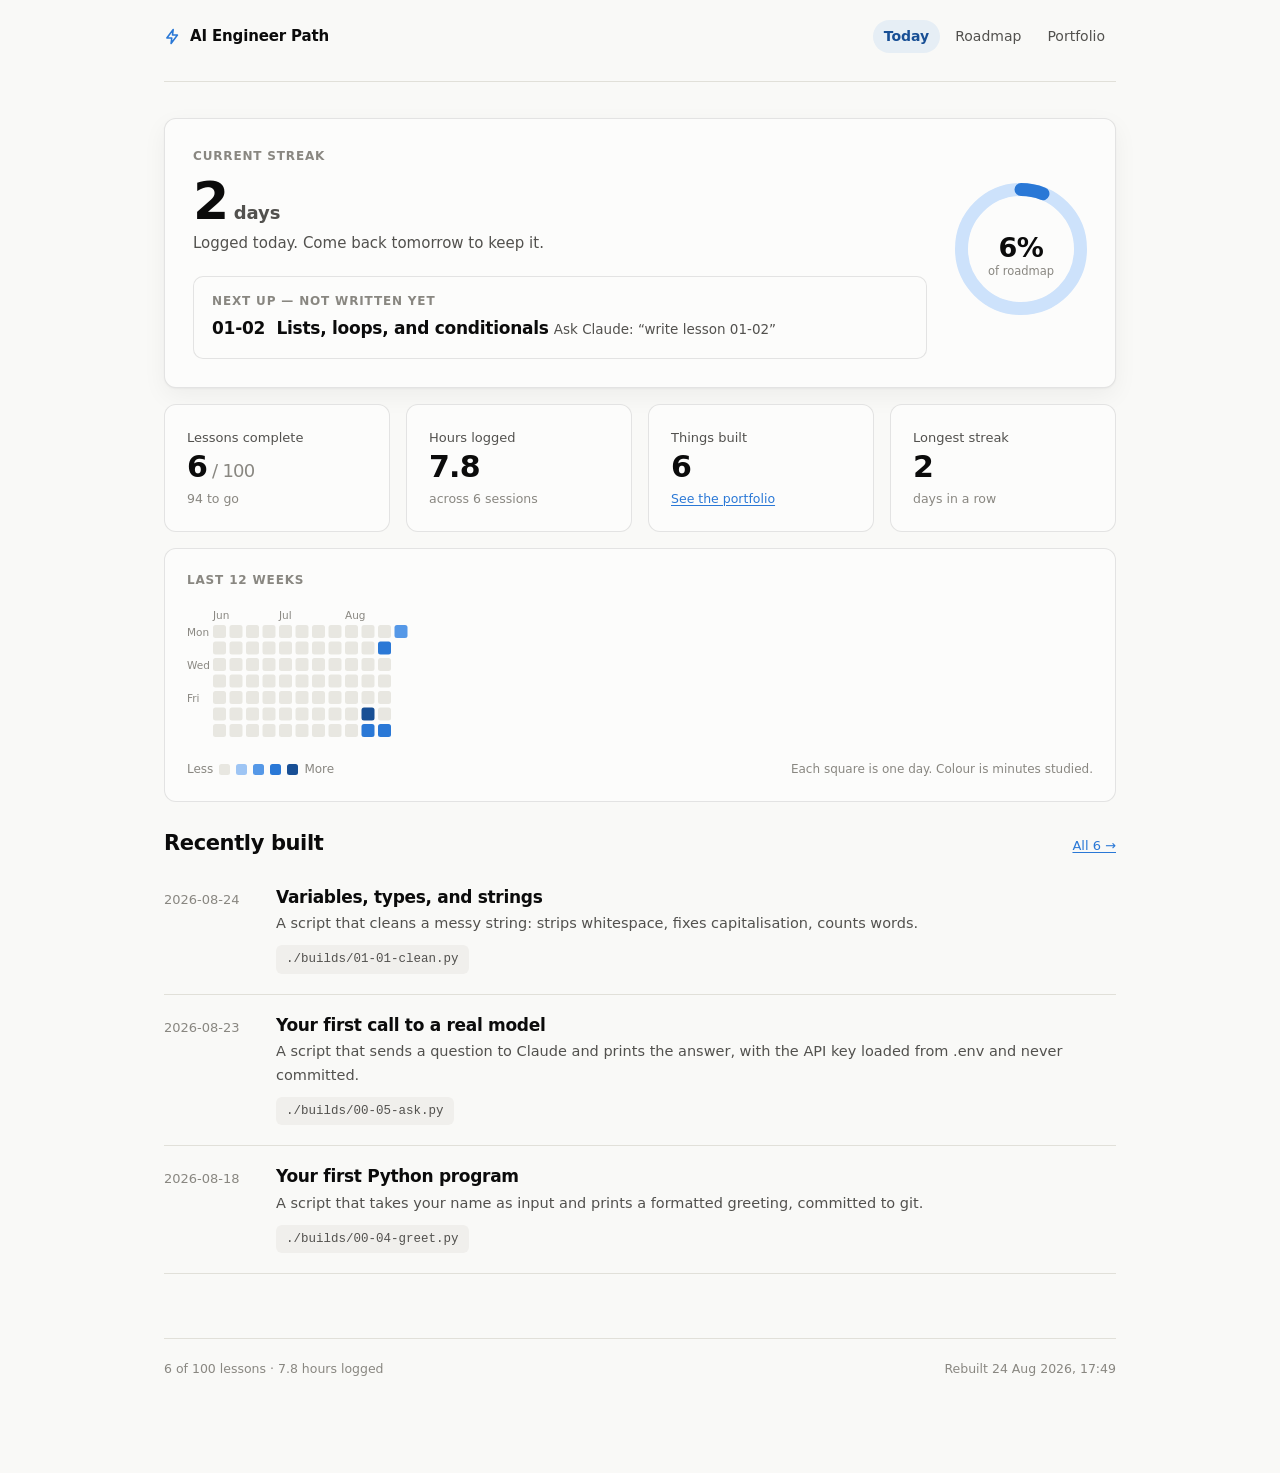
==== docs/index.html @ b4d43b52 "Merge pull request #1 from jckdana/lesson/01-01 Lesson 01-01: variables, types, and strings" ====
<!doctype html>
<html lang="en">
<head>
<meta charset="utf-8">
<meta name="viewport" content="width=device-width, initial-scale=1">
<title>Today &middot; AI Engineer Path</title>
<link rel="stylesheet" href="assets/app.css">
<link rel="stylesheet" href="assets/code.css">
<link rel="icon" href="data:image/svg+xml,<svg xmlns='http://www.w3.org/2000/svg' viewBox='0 0 100 100'><text y='.9em' font-size='90'>&#9889;</text></svg>">
</head>
<body>
<div class="shell">

  <header class="topbar">
    <a class="topbar__mark" href="index.html">
      <svg width="17" height="17" viewBox="0 0 24 24" fill="none" stroke="currentColor" stroke-width="2.2" stroke-linecap="round" stroke-linejoin="round" aria-hidden="true">
        <path d="M13 2 4 14h7l-1 8 9-12h-7l1-8Z"/>
      </svg>
      AI Engineer Path
    </a>
    <nav>
      <a href="index.html" aria-current="page">Today</a>
      <a href="roadmap.html">Roadmap</a>
      <a href="portfolio.html">Portfolio</a>
    </nav>
  </header>

  <main>

<section class="hero">
  <div>
    <p class="eyebrow">Current streak</p>
    <p class="hero__figure">2<span class="unit">days</span></p>
    <p class="hero__sub">Logged today. Come back tomorrow to keep it.</p>

    <div class="cta cta--flat">
      <span class="cta__label">Next up &mdash; not written yet</span>
      <span class="cta__title">01-02 &nbsp;Lists, loops, and conditionals</span>
      <span class="cta__meta">Ask Claude: &ldquo;write lesson 01-02&rdquo;</span>
    </div>
  </div>

  <div class="hero__ring"><svg width="132" height="132" viewBox="0 0 132 132" role="img"
     aria-label="6 percent of the roadmap complete, 6 of 100 lessons">
  <circle cx="66.0" cy="66.0" r="59.5" fill="none"
          stroke="var(--accent-wash)" stroke-width="13"/>
  <circle cx="66.0" cy="66.0" r="59.5" fill="none"
          stroke="var(--accent)" stroke-width="13" stroke-linecap="round"
          stroke-dasharray="22.43 351.42"
          transform="rotate(-90 66.0 66.0)"/>
  <text x="66.0" y="64.0" text-anchor="middle" dominant-baseline="central"
        font-family="system-ui, sans-serif" font-size="27" font-weight="620"
        letter-spacing="-0.5" fill="var(--ink)">6%</text>
  <text x="66.0" y="88.0" text-anchor="middle" dominant-baseline="central"
        font-family="system-ui, sans-serif" font-size="11.5" fill="var(--muted)">of roadmap</text>
</svg></div>
</section>

<div class="grid">
  <div class="card stat">
    <span class="stat__label">Lessons complete</span>
    <span class="stat__value">6<span style="font-size:18px;color:var(--muted);font-weight:500"> / 100</span></span>
    <span class="stat__note">94 to go</span>
  </div>
  <div class="card stat">
    <span class="stat__label">Hours logged</span>
    <span class="stat__value">7.8</span>
    <span class="stat__note">across 6 sessions</span>
  </div>
  <div class="card stat">
    <span class="stat__label">Things built</span>
    <span class="stat__value">6</span>
    <span class="stat__note"><a href="portfolio.html">See the portfolio</a></span>
  </div>
  <div class="card stat">
    <span class="stat__label">Longest streak</span>
    <span class="stat__value">2</span>
    <span class="stat__note">days in a row</span>
  </div>
</div>

<section class="card" style="margin-bottom:16px">
  <p class="eyebrow" style="margin-bottom:14px">Last 12 weeks</p>
  <svg class="heatmap" viewBox="0 0 224 132" width="224" height="132" role="img" aria-label="Study activity over the last 12 weeks"><text x="26.0" y="10" font-size="10.5" fill="var(--muted)" font-family="system-ui, sans-serif">Jun</text><text x="92.0" y="10" font-size="10.5" fill="var(--muted)" font-family="system-ui, sans-serif">Jul</text><text x="158.0" y="10" font-size="10.5" fill="var(--muted)" font-family="system-ui, sans-serif">Aug</text><text x="0" y="22.5" font-size="10.5" fill="var(--muted)" dominant-baseline="central" font-family="system-ui, sans-serif">Mon</text><text x="0" y="55.5" font-size="10.5" fill="var(--muted)" dominant-baseline="central" font-family="system-ui, sans-serif">Wed</text><text x="0" y="88.5" font-size="10.5" fill="var(--muted)" dominant-baseline="central" font-family="system-ui, sans-serif">Fri</text><rect x="26.0" y="16.0" width="13" height="13" rx="2.5" fill="var(--heat-0)"><title>Mon 08 Jun 2026: nothing logged</title></rect><rect x="26.0" y="32.5" width="13" height="13" rx="2.5" fill="var(--heat-0)"><title>Tue 09 Jun 2026: nothing logged</title></rect><rect x="26.0" y="49.0" width="13" height="13" rx="2.5" fill="var(--heat-0)"><title>Wed 10 Jun 2026: nothing logged</title></rect><rect x="26.0" y="65.5" width="13" height="13" rx="2.5" fill="var(--heat-0)"><title>Thu 11 Jun 2026: nothing logged</title></rect><rect x="26.0" y="82.0" width="13" height="13" rx="2.5" fill="var(--heat-0)"><title>Fri 12 Jun 2026: nothing logged</title></rect><rect x="26.0" y="98.5" width="13" height="13" rx="2.5" fill="var(--heat-0)"><title>Sat 13 Jun 2026: nothing logged</title></rect><rect x="26.0" y="115.0" width="13" height="13" rx="2.5" fill="var(--heat-0)"><title>Sun 14 Jun 2026: nothing logged</title></rect><rect x="42.5" y="16.0" width="13" height="13" rx="2.5" fill="var(--heat-0)"><title>Mon 15 Jun 2026: nothing logged</title></rect><rect x="42.5" y="32.5" width="13" height="13" rx="2.5" fill="var(--heat-0)"><title>Tue 16 Jun 2026: nothing logged</title></rect><rect x="42.5" y="49.0" width="13" height="13" rx="2.5" fill="var(--heat-0)"><title>Wed 17 Jun 2026: nothing logged</title></rect><rect x="42.5" y="65.5" width="13" height="13" rx="2.5" fill="var(--heat-0)"><title>Thu 18 Jun 2026: nothing logged</title></rect><rect x="42.5" y="82.0" width="13" height="13" rx="2.5" fill="var(--heat-0)"><title>Fri 19 Jun 2026: nothing logged</title></rect><rect x="42.5" y="98.5" width="13" height="13" rx="2.5" fill="var(--heat-0)"><title>Sat 20 Jun 2026: nothing logged</title></rect><rect x="42.5" y="115.0" width="13" height="13" rx="2.5" fill="var(--heat-0)"><title>Sun 21 Jun 2026: nothing logged</title></rect><rect x="59.0" y="16.0" width="13" height="13" rx="2.5" fill="var(--heat-0)"><title>Mon 22 Jun 2026: nothing logged</title></rect><rect x="59.0" y="32.5" width="13" height="13" rx="2.5" fill="var(--heat-0)"><title>Tue 23 Jun 2026: nothing logged</title></rect><rect x="59.0" y="49.0" width="13" height="13" rx="2.5" fill="var(--heat-0)"><title>Wed 24 Jun 2026: nothing logged</title></rect><rect x="59.0" y="65.5" width="13" height="13" rx="2.5" fill="var(--heat-0)"><title>Thu 25 Jun 2026: nothing logged</title></rect><rect x="59.0" y="82.0" width="13" height="13" rx="2.5" fill="var(--heat-0)"><title>Fri 26 Jun 2026: nothing logged</title></rect><rect x="59.0" y="98.5" width="13" height="13" rx="2.5" fill="var(--heat-0)"><title>Sat 27 Jun 2026: nothing logged</title></rect><rect x="59.0" y="115.0" width="13" height="13" rx="2.5" fill="var(--heat-0)"><title>Sun 28 Jun 2026: nothing logged</title></rect><rect x="75.5" y="16.0" width="13" height="13" rx="2.5" fill="var(--heat-0)"><title>Mon 29 Jun 2026: nothing logged</title></rect><rect x="75.5" y="32.5" width="13" height="13" rx="2.5" fill="var(--heat-0)"><title>Tue 30 Jun 2026: nothing logged</title></rect><rect x="75.5" y="49.0" width="13" height="13" rx="2.5" fill="var(--heat-0)"><title>Wed 01 Jul 2026: nothing logged</title></rect><rect x="75.5" y="65.5" width="13" height="13" rx="2.5" fill="var(--heat-0)"><title>Thu 02 Jul 2026: nothing logged</title></rect><rect x="75.5" y="82.0" width="13" height="13" rx="2.5" fill="var(--heat-0)"><title>Fri 03 Jul 2026: nothing logged</title></rect><rect x="75.5" y="98.5" width="13" height="13" rx="2.5" fill="var(--heat-0)"><title>Sat 04 Jul 2026: nothing logged</title></rect><rect x="75.5" y="115.0" width="13" height="13" rx="2.5" fill="var(--heat-0)"><title>Sun 05 Jul 2026: nothing logged</title></rect><rect x="92.0" y="16.0" width="13" height="13" rx="2.5" fill="var(--heat-0)"><title>Mon 06 Jul 2026: nothing logged</title></rect><rect x="92.0" y="32.5" width="13" height="13" rx="2.5" fill="var(--heat-0)"><title>Tue 07 Jul 2026: nothing logged</title></rect><rect x="92.0" y="49.0" width="13" height="13" rx="2.5" fill="var(--heat-0)"><title>Wed 08 Jul 2026: nothing logged</title></rect><rect x="92.0" y="65.5" width="13" height="13" rx="2.5" fill="var(--heat-0)"><title>Thu 09 Jul 2026: nothing logged</title></rect><rect x="92.0" y="82.0" width="13" height="13" rx="2.5" fill="var(--heat-0)"><title>Fri 10 Jul 2026: nothing logged</title></rect><rect x="92.0" y="98.5" width="13" height="13" rx="2.5" fill="var(--heat-0)"><title>Sat 11 Jul 2026: nothing logged</title></rect><rect x="92.0" y="115.0" width="13" height="13" rx="2.5" fill="var(--heat-0)"><title>Sun 12 Jul 2026: nothing logged</title></rect><rect x="108.5" y="16.0" width="13" height="13" rx="2.5" fill="var(--heat-0)"><title>Mon 13 Jul 2026: nothing logged</title></rect><rect x="108.5" y="32.5" width="13" height="13" rx="2.5" fill="var(--heat-0)"><title>Tue 14 Jul 2026: nothing logged</title></rect><rect x="108.5" y="49.0" width="13" height="13" rx="2.5" fill="var(--heat-0)"><title>Wed 15 Jul 2026: nothing logged</title></rect><rect x="108.5" y="65.5" width="13" height="13" rx="2.5" fill="var(--heat-0)"><title>Thu 16 Jul 2026: nothing logged</title></rect><rect x="108.5" y="82.0" width="13" height="13" rx="2.5" fill="var(--heat-0)"><title>Fri 17 Jul 2026: nothing logged</title></rect><rect x="108.5" y="98.5" width="13" height="13" rx="2.5" fill="var(--heat-0)"><title>Sat 18 Jul 2026: nothing logged</title></rect><rect x="108.5" y="115.0" width="13" height="13" rx="2.5" fill="var(--heat-0)"><title>Sun 19 Jul 2026: nothing logged</title></rect><rect x="125.0" y="16.0" width="13" height="13" rx="2.5" fill="var(--heat-0)"><title>Mon 20 Jul 2026: nothing logged</title></rect><rect x="125.0" y="32.5" width="13" height="13" rx="2.5" fill="var(--heat-0)"><title>Tue 21 Jul 2026: nothing logged</title></rect><rect x="125.0" y="49.0" width="13" height="13" rx="2.5" fill="var(--heat-0)"><title>Wed 22 Jul 2026: nothing logged</title></rect><rect x="125.0" y="65.5" width="13" height="13" rx="2.5" fill="var(--heat-0)"><title>Thu 23 Jul 2026: nothing logged</title></rect><rect x="125.0" y="82.0" width="13" height="13" rx="2.5" fill="var(--heat-0)"><title>Fri 24 Jul 2026: nothing logged</title></rect><rect x="125.0" y="98.5" width="13" height="13" rx="2.5" fill="var(--heat-0)"><title>Sat 25 Jul 2026: nothing logged</title></rect><rect x="125.0" y="115.0" width="13" height="13" rx="2.5" fill="var(--heat-0)"><title>Sun 26 Jul 2026: nothing logged</title></rect><rect x="141.5" y="16.0" width="13" height="13" rx="2.5" fill="var(--heat-0)"><title>Mon 27 Jul 2026: nothing logged</title></rect><rect x="141.5" y="32.5" width="13" height="13" rx="2.5" fill="var(--heat-0)"><title>Tue 28 Jul 2026: nothing logged</title></rect><rect x="141.5" y="49.0" width="13" height="13" rx="2.5" fill="var(--heat-0)"><title>Wed 29 Jul 2026: nothing logged</title></rect><rect x="141.5" y="65.5" width="13" height="13" rx="2.5" fill="var(--heat-0)"><title>Thu 30 Jul 2026: nothing logged</title></rect><rect x="141.5" y="82.0" width="13" height="13" rx="2.5" fill="var(--heat-0)"><title>Fri 31 Jul 2026: nothing logged</title></rect><rect x="141.5" y="98.5" width="13" height="13" rx="2.5" fill="var(--heat-0)"><title>Sat 01 Aug 2026: nothing logged</title></rect><rect x="141.5" y="115.0" width="13" height="13" rx="2.5" fill="var(--heat-0)"><title>Sun 02 Aug 2026: nothing logged</title></rect><rect x="158.0" y="16.0" width="13" height="13" rx="2.5" fill="var(--heat-0)"><title>Mon 03 Aug 2026: nothing logged</title></rect><rect x="158.0" y="32.5" width="13" height="13" rx="2.5" fill="var(--heat-0)"><title>Tue 04 Aug 2026: nothing logged</title></rect><rect x="158.0" y="49.0" width="13" height="13" rx="2.5" fill="var(--heat-0)"><title>Wed 05 Aug 2026: nothing logged</title></rect><rect x="158.0" y="65.5" width="13" height="13" rx="2.5" fill="var(--heat-0)"><title>Thu 06 Aug 2026: nothing logged</title></rect><rect x="158.0" y="82.0" width="13" height="13" rx="2.5" fill="var(--heat-0)"><title>Fri 07 Aug 2026: nothing logged</title></rect><rect x="158.0" y="98.5" width="13" height="13" rx="2.5" fill="var(--heat-0)"><title>Sat 08 Aug 2026: nothing logged</title></rect><rect x="158.0" y="115.0" width="13" height="13" rx="2.5" fill="var(--heat-0)"><title>Sun 09 Aug 2026: nothing logged</title></rect><rect x="174.5" y="16.0" width="13" height="13" rx="2.5" fill="var(--heat-0)"><title>Mon 10 Aug 2026: nothing logged</title></rect><rect x="174.5" y="32.5" width="13" height="13" rx="2.5" fill="var(--heat-0)"><title>Tue 11 Aug 2026: nothing logged</title></rect><rect x="174.5" y="49.0" width="13" height="13" rx="2.5" fill="var(--heat-0)"><title>Wed 12 Aug 2026: nothing logged</title></rect><rect x="174.5" y="65.5" width="13" height="13" rx="2.5" fill="var(--heat-0)"><title>Thu 13 Aug 2026: nothing logged</title></rect><rect x="174.5" y="82.0" width="13" height="13" rx="2.5" fill="var(--heat-0)"><title>Fri 14 Aug 2026: nothing logged</title></rect><rect x="174.5" y="98.5" width="13" height="13" rx="2.5" fill="var(--heat-4)"><title>Sat 15 Aug 2026: 185 min</title></rect><rect x="174.5" y="115.0" width="13" height="13" rx="2.5" fill="var(--heat-3)"><title>Sun 16 Aug 2026: 80 min</title></rect><rect x="191.0" y="16.0" width="13" height="13" rx="2.5" fill="var(--heat-0)"><title>Mon 17 Aug 2026: nothing logged</title></rect><rect x="191.0" y="32.5" width="13" height="13" rx="2.5" fill="var(--heat-3)"><title>Tue 18 Aug 2026: 60 min</title></rect><rect x="191.0" y="49.0" width="13" height="13" rx="2.5" fill="var(--heat-0)"><title>Wed 19 Aug 2026: nothing logged</title></rect><rect x="191.0" y="65.5" width="13" height="13" rx="2.5" fill="var(--heat-0)"><title>Thu 20 Aug 2026: nothing logged</title></rect><rect x="191.0" y="82.0" width="13" height="13" rx="2.5" fill="var(--heat-0)"><title>Fri 21 Aug 2026: nothing logged</title></rect><rect x="191.0" y="98.5" width="13" height="13" rx="2.5" fill="var(--heat-0)"><title>Sat 22 Aug 2026: nothing logged</title></rect><rect x="191.0" y="115.0" width="13" height="13" rx="2.5" fill="var(--heat-3)"><title>Sun 23 Aug 2026: 90 min</title></rect><rect x="207.5" y="16.0" width="13" height="13" rx="2.5" fill="var(--heat-2)"><title>Mon 24 Aug 2026: 50 min</title></rect></svg>
  <div class="heat-legend">
    <span>Less</span>
    <span class="swatch" style="background:var(--heat-0)"></span>
    <span class="swatch" style="background:var(--heat-1)"></span>
    <span class="swatch" style="background:var(--heat-2)"></span>
    <span class="swatch" style="background:var(--heat-3)"></span>
    <span class="swatch" style="background:var(--heat-4)"></span>
    <span>More</span>
    <span style="margin-left:auto">Each square is one day. Colour is minutes studied.</span>
  </div>
</section>

<section>
  <div class="module__head" style="padding-top:12px">
    <h2>Recently built</h2>
    <span class="module__count"><a href="portfolio.html">All 6 &rarr;</a></span>
  </div>
  <div class="entry">
    <div class="entry__date">2026-08-24</div>
    <div>
      <h3><a href="lessons/01-01-variables-types-and-strings.html">Variables, types, and strings</a></h3>
<p class="entry__build">A script that cleans a messy string: strips whitespace, fixes capitalisation, counts words.</p><a class="entry__art" href="../builds/01-01-clean.py">./builds/01-01-clean.py</a>    </div>
  </div>
  <div class="entry">
    <div class="entry__date">2026-08-23</div>
    <div>
      <h3><a href="lessons/00-05-your-first-call-to-a-real-model.html">Your first call to a real model</a></h3>
<p class="entry__build">A script that sends a question to Claude and prints the answer, with the API key loaded from .env and never committed.</p><a class="entry__art" href="../builds/00-05-ask.py">./builds/00-05-ask.py</a>    </div>
  </div>
  <div class="entry">
    <div class="entry__date">2026-08-18</div>
    <div>
      <h3><a href="lessons/00-04-your-first-python-program.html">Your first Python program</a></h3>
<p class="entry__build">A script that takes your name as input and prints a formatted greeting, committed to git.</p><a class="entry__art" href="../builds/00-04-greet.py">./builds/00-04-greet.py</a>    </div>
  </div>
</section>

  </main>

  <footer class="sitefoot">
    <span>6 of 100 lessons &middot; 7.8 hours logged</span>
    <span>Rebuilt 24 Aug 2026, 17:49</span>
  </footer>

</div>
</body>
</html>
---- docs/assets/app.css ----
/* ===========================================================================
   AI Engineer learning site — single stylesheet.
   Source file. Copied to docs/assets/app.css by tools/site_build.py.

   Palette follows the house data-viz reference instance: one sequential hue
   (blue) since every chart here plots a single series, status-good reserved
   for completion, everything else is chrome and ink.
   =========================================================================== */

:root {
  color-scheme: light;

  /* surfaces & ink */
  --plane:        #f9f9f7;
  --surface:      #fcfcfb;
  --sunken:       #f0efec;
  --ink:          #0b0b0b;
  --ink-2:        #52514e;
  --muted:        #898781;
  --rule:         #e1e0d9;
  --border:       rgba(11, 11, 11, 0.10);
  --shadow:       0 1px 2px rgba(11, 11, 11, 0.04), 0 8px 24px rgba(11, 11, 11, 0.05);

  /* accent — sequential blue ramp */
  --accent:       #2a78d6;
  --accent-deep:  #184f95;
  --accent-wash:  #cde2fb;
  --accent-tint:  rgba(42, 120, 214, 0.09);

  /* streak heatmap steps, light -> dark */
  --heat-0:       #e8e7e1;
  --heat-1:       #9ec5f4;
  --heat-2:       #5598e7;
  --heat-3:       #2a78d6;
  --heat-4:       #184f95;

  /* status — reserved, always paired with an icon or label */
  --good:         #0ca30c;
  --good-ink:     #006300;
  --warn:         #fab219;

  --measure:      68ch;
  --radius:       12px;
  --sans:         system-ui, -apple-system, "Segoe UI", sans-serif;
  --mono:         ui-monospace, SFMono-Regular, "Cascadia Mono", Consolas, monospace;
}

@media (prefers-color-scheme: dark) {
  :root:not([data-theme="light"]) {
    color-scheme: dark;
    --plane:       #0d0d0d;
    --surface:     #1a1a19;
    --sunken:      #222220;
    --ink:         #ffffff;
    --ink-2:       #c3c2b7;
    --muted:       #898781;
    --rule:        #2c2c2a;
    --border:      rgba(255, 255, 255, 0.10);
    --shadow:      0 1px 2px rgba(0, 0, 0, 0.4), 0 8px 24px rgba(0, 0, 0, 0.35);

    --accent:      #3987e5;
    --accent-deep: #86b6ef;
    --accent-wash: #0d366b;
    --accent-tint: rgba(57, 135, 229, 0.16);

    --heat-0:      #262624;
    --heat-1:      #184f95;
    --heat-2:      #256abf;
    --heat-3:      #3987e5;
    --heat-4:      #86b6ef;

    --good:        #0ca30c;
    --good-ink:    #0ca30c;
  }
}

:root[data-theme="dark"] {
  color-scheme: dark;
  --plane:       #0d0d0d;
  --surface:     #1a1a19;
  --sunken:      #222220;
  --ink:         #ffffff;
  --ink-2:       #c3c2b7;
  --muted:       #898781;
  --rule:        #2c2c2a;
  --border:      rgba(255, 255, 255, 0.10);
  --shadow:      0 1px 2px rgba(0, 0, 0, 0.4), 0 8px 24px rgba(0, 0, 0, 0.35);

  --accent:      #3987e5;
  --accent-deep: #86b6ef;
  --accent-wash: #0d366b;
  --accent-tint: rgba(57, 135, 229, 0.16);

  --heat-0:      #262624;
  --heat-1:      #184f95;
  --heat-2:      #256abf;
  --heat-3:      #3987e5;
  --heat-4:      #86b6ef;

  --good:        #0ca30c;
  --good-ink:    #0ca30c;
}

/* --------------------------------------------------------------- reset --- */

*, *::before, *::after { box-sizing: border-box; }
body { margin: 0; }
img, svg { max-width: 100%; }

html { -webkit-text-size-adjust: 100%; }

body {
  background: var(--plane);
  color: var(--ink);
  font-family: var(--sans);
  font-size: 16px;
  line-height: 1.65;
  -webkit-font-smoothing: antialiased;
}

a { color: var(--accent); text-underline-offset: 2px; }
a:hover { color: var(--accent-deep); }

:focus-visible {
  outline: 2px solid var(--accent);
  outline-offset: 2px;
  border-radius: 4px;
}

/* ---------------------------------------------------------------- shell --- */

.shell {
  max-width: 1000px;
  margin: 0 auto;
  padding: 0 24px 96px;
}

.topbar {
  display: flex;
  align-items: center;
  gap: 20px;
  flex-wrap: wrap;
  padding: 20px 0 28px;
  border-bottom: 1px solid var(--rule);
  margin-bottom: 36px;
}

.topbar__mark {
  font-weight: 650;
  letter-spacing: -0.01em;
  color: var(--ink);
  text-decoration: none;
  font-size: 15px;
  display: inline-flex;
  align-items: center;
  gap: 9px;
}

.topbar__mark svg { display: block; color: var(--accent); }

.topbar nav {
  margin-left: auto;
  display: flex;
  gap: 4px;
  flex-wrap: wrap;
}

.topbar nav a {
  color: var(--ink-2);
  text-decoration: none;
  font-size: 14px;
  padding: 5px 11px;
  border-radius: 999px;
}
.topbar nav a:hover { background: var(--sunken); color: var(--ink); }
.topbar nav a[aria-current="page"] {
  background: var(--accent-tint);
  color: var(--accent-deep);
  font-weight: 550;
}

/* ----------------------------------------------------------- typography --- */

h1, h2, h3, h4 {
  line-height: 1.25;
  letter-spacing: -0.018em;
  font-weight: 620;
  margin: 0;
}

h1 { font-size: 30px; }
h2 { font-size: 21px; }
h3 { font-size: 17px; }

.page-head { margin-bottom: 32px; }
.page-head h1 { margin-bottom: 6px; }
.page-head p { color: var(--ink-2); margin: 0; max-width: var(--measure); }

.eyebrow {
  font-size: 12px;
  font-weight: 600;
  letter-spacing: 0.07em;
  text-transform: uppercase;
  color: var(--muted);
  margin: 0 0 8px;
}

/* ---------------------------------------------------------------- cards --- */

.card {
  background: var(--surface);
  border: 1px solid var(--border);
  border-radius: var(--radius);
  padding: 22px;
}

.grid {
  display: grid;
  gap: 16px;
  grid-template-columns: repeat(auto-fit, minmax(210px, 1fr));
  margin-bottom: 16px;
}

/* -------------------------------------------------------- dashboard hero --- */

.hero {
  display: grid;
  grid-template-columns: minmax(0, 1fr) auto;
  gap: 28px;
  align-items: center;
  background: var(--surface);
  border: 1px solid var(--border);
  border-radius: var(--radius);
  padding: 28px;
  box-shadow: var(--shadow);
  margin-bottom: 16px;
}

@media (max-width: 620px) {
  .hero { grid-template-columns: 1fr; }
  .hero__ring { justify-self: start; }
}

.hero__figure {
  font-size: 52px;
  font-weight: 640;
  line-height: 1;
  letter-spacing: -0.03em;
  margin: 0 0 4px;
}

.hero__figure .unit {
  font-size: 18px;
  font-weight: 550;
  color: var(--ink-2);
  letter-spacing: 0;
  margin-left: 6px;
}

.hero__sub { color: var(--ink-2); margin: 0 0 20px; font-size: 15px; }

/* --------------------------------------------------------------- CTA ---- */

.cta {
  display: block;
  text-decoration: none;
  color: inherit;
  background: var(--accent-tint);
  border: 1px solid transparent;
  border-radius: 10px;
  padding: 15px 18px;
}
.cta:hover { border-color: var(--accent); }
.cta__label {
  font-size: 12px;
  font-weight: 600;
  letter-spacing: 0.07em;
  text-transform: uppercase;
  color: var(--accent-deep);
  display: block;
  margin-bottom: 3px;
}
.cta__title {
  font-size: 17px;
  font-weight: 600;
  color: var(--ink);
  letter-spacing: -0.015em;
}
.cta__meta { font-size: 13.5px; color: var(--ink-2); margin-top: 5px; }

.cta--flat { background: var(--surface); border-color: var(--border); }
.cta--flat .cta__label { color: var(--muted); }

/* ---------------------------------------------------------- stat tiles --- */

.stat { display: flex; flex-direction: column; gap: 2px; }
.stat__label {
  font-size: 13px;
  color: var(--ink-2);
  order: 1;
}
.stat__value {
  font-size: 30px;
  font-weight: 620;
  letter-spacing: -0.025em;
  line-height: 1.15;
  order: 2;
}
.stat__note { font-size: 12.5px; color: var(--muted); order: 3; margin-top: 2px; }

/* ------------------------------------------------------------- heatmap --- */

.heatmap { margin-top: 4px; }
.heatmap rect { rx: 2.5; }
.heat-legend {
  display: flex;
  align-items: center;
  gap: 6px;
  font-size: 12px;
  color: var(--muted);
  margin-top: 10px;
}
.heat-legend .swatch {
  width: 11px; height: 11px; border-radius: 2.5px; display: inline-block;
}

/* -------------------------------------------------------------- roadmap --- */

.module { margin-bottom: 8px; }

.module__head {
  display: flex;
  align-items: baseline;
  gap: 12px;
  padding: 22px 0 10px;
}
.module__num {
  font-family: var(--mono);
  font-size: 12px;
  color: var(--muted);
  padding-top: 2px;
}
.module__head h2 { flex: 1; }
.module__count { font-size: 13px; color: var(--muted); white-space: nowrap; }
.module__outcome {
  color: var(--ink-2);
  font-size: 14.5px;
  margin: 0 0 14px 34px;
  max-width: var(--measure);
}

/* the spine */
.spine { list-style: none; margin: 0; padding: 0 0 0 34px; position: relative; }
.spine::before {
  content: "";
  position: absolute;
  left: 8px; top: 4px; bottom: 4px;
  width: 2px;
  background: var(--rule);
}

.node { position: relative; margin: 0 0 2px; }

.node__dot {
  position: absolute;
  left: -34px; top: 15px;
  width: 18px; height: 18px;
  display: grid; place-items: center;
}
.node__dot i {
  width: 10px; height: 10px; border-radius: 50%;
  background: var(--surface);
  box-shadow: 0 0 0 2px var(--rule), 0 0 0 5px var(--plane);
  display: block;
}
.node--done .node__dot i { background: var(--good); box-shadow: 0 0 0 2px var(--good), 0 0 0 5px var(--plane); }
.node--next .node__dot i { background: var(--accent); box-shadow: 0 0 0 3px var(--accent-wash), 0 0 0 6px var(--plane); }

.node a, .node > div.node__body {
  display: flex;
  align-items: baseline;
  gap: 12px;
  padding: 11px 14px;
  border-radius: 9px;
  text-decoration: none;
  color: inherit;
}
.node a:hover { background: var(--sunken); }

.node__id {
  font-family: var(--mono);
  font-size: 12px;
  color: var(--muted);
  min-width: 42px;
}
.node__title { flex: 1; font-size: 15.5px; }
.node--locked .node__title { color: var(--ink-2); }
.node--next .node__title { font-weight: 600; }
.node__time { font-size: 12.5px; color: var(--muted); white-space: nowrap; }

.tag {
  display: inline-block;
  font-size: 11px;
  font-weight: 600;
  letter-spacing: 0.05em;
  text-transform: uppercase;
  padding: 2px 8px;
  border-radius: 999px;
  white-space: nowrap;
}
.tag--done   { background: rgba(12,163,12,0.13); color: var(--good-ink); }
.tag--next   { background: var(--accent-tint);   color: var(--accent-deep); }
.tag--draft  { background: var(--sunken);        color: var(--ink-2); }

/* --------------------------------------------------------------- lesson --- */

.lesson { max-width: var(--measure); }
.lesson__head { max-width: var(--measure); margin-bottom: 34px; }
.lesson__meta {
  display: flex; flex-wrap: wrap; gap: 8px 18px;
  font-size: 13.5px; color: var(--ink-2);
  margin-top: 12px;
}
.lesson__meta span { display: inline-flex; align-items: center; gap: 6px; }
.lesson__meta svg { color: var(--muted); flex: none; }

.prose { max-width: var(--measure); }
.prose h2 {
  margin: 44px 0 12px;
  padding-top: 20px;
  border-top: 1px solid var(--rule);
  font-size: 20px;
}
.prose h2:first-child { margin-top: 0; padding-top: 0; border-top: 0; }
.prose h3 { margin: 28px 0 8px; }
.prose p { margin: 0 0 16px; }
.prose ul, .prose ol { margin: 0 0 16px; padding-left: 22px; }
.prose li { margin-bottom: 6px; }
.prose li::marker { color: var(--muted); }

.prose strong { font-weight: 620; }

.prose blockquote {
  margin: 22px 0;
  padding: 2px 0 2px 18px;
  border-left: 2px solid var(--accent);
  color: var(--ink-2);
}

.prose table {
  width: 100%;
  border-collapse: collapse;
  font-size: 14.5px;
  margin: 0 0 20px;
}
.prose th, .prose td {
  text-align: left;
  padding: 9px 12px;
  border-bottom: 1px solid var(--rule);
  vertical-align: top;
}
.prose th { font-weight: 600; font-size: 13px; color: var(--ink-2); }

.table-scroll { overflow-x: auto; margin-bottom: 20px; }
.table-scroll table { margin-bottom: 0; }

.prose code {
  font-family: var(--mono);
  font-size: 0.875em;
  background: var(--sunken);
  padding: 0.15em 0.4em;
  border-radius: 5px;
}
.prose pre {
  background: var(--sunken);
  border: 1px solid var(--border);
  border-radius: 10px;
  padding: 16px 18px;
  overflow-x: auto;
  font-size: 13.5px;
  line-height: 1.6;
  margin: 0 0 20px;
}
.prose pre code { background: none; padding: 0; font-size: inherit; }

/* Pygments wraps highlighted blocks in a div; the <pre> above carries the styling. */
.prose .codehilite { background: none; border: 0; padding: 0; margin: 0 0 20px; }
.prose .codehilite pre { margin: 0; }

.prose hr { border: 0; border-top: 1px solid var(--rule); margin: 32px 0; }

/* figures — infographics break the measure */
.prose figure, .figure {
  margin: 28px 0;
  width: min(100%, 780px);
}
.figure { background: var(--surface); border: 1px solid var(--border); border-radius: var(--radius); padding: 22px; }
.figure svg { display: block; width: 100%; height: auto; }
.figure figcaption, .prose figcaption {
  font-size: 13px;
  color: var(--muted);
  margin-top: 12px;
  line-height: 1.5;
}

/* callouts */
.callout {
  border: 1px solid var(--border);
  background: var(--surface);
  border-radius: var(--radius);
  padding: 18px 20px;
  margin: 24px 0;
}
.callout__label {
  font-size: 12px; font-weight: 600; letter-spacing: 0.07em;
  text-transform: uppercase; color: var(--muted);
  margin-bottom: 8px; display: flex; align-items: center; gap: 7px;
}
.callout > :last-child { margin-bottom: 0; }
.callout--build { border-color: var(--accent); background: var(--accent-tint); }
.callout--build .callout__label { color: var(--accent-deep); }

/* check-yourself */
.prose details {
  border: 1px solid var(--border);
  border-radius: 9px;
  padding: 12px 16px;
  margin-bottom: 10px;
  background: var(--surface);
}
.prose details summary {
  cursor: pointer;
  font-weight: 550;
  list-style: none;
  display: flex; align-items: baseline; gap: 9px;
}
.prose details summary::-webkit-details-marker { display: none; }
.prose details summary::before {
  content: "›";
  color: var(--accent);
  font-size: 18px;
  line-height: 1;
  transition: transform 120ms ease;
  display: inline-block;
}
.prose details[open] summary::before { transform: rotate(90deg); }
.prose details[open] summary { margin-bottom: 10px; }
.prose details > :last-child { margin-bottom: 0; }

/* resources */
.reslist { list-style: none; padding: 0; margin: 0; }
.reslist li { margin-bottom: 2px; }
.reslist a {
  display: flex; align-items: baseline; gap: 10px;
  padding: 9px 12px; border-radius: 8px; text-decoration: none;
}
.reslist a:hover { background: var(--sunken); }
.reslist .t { color: var(--ink); flex: 1; }
.reslist .d { font-size: 12.5px; color: var(--muted); font-family: var(--mono); }

/* footer / finish strip */
.finish {
  margin-top: 48px;
  padding-top: 28px;
  border-top: 1px solid var(--rule);
  max-width: var(--measure);
}
.finish h2 { font-size: 18px; margin-bottom: 6px; }
.finish p { color: var(--ink-2); font-size: 14.5px; margin: 0 0 14px; }
.cmd {
  background: var(--sunken);
  border: 1px solid var(--border);
  border-radius: 9px;
  padding: 14px 16px;
  font-family: var(--mono);
  font-size: 12.5px;
  line-height: 1.7;
  overflow-x: auto;
  white-space: pre;
  color: var(--ink-2);
}

.pager {
  display: flex; justify-content: space-between; gap: 16px;
  margin-top: 40px; padding-top: 24px; border-top: 1px solid var(--rule);
  max-width: var(--measure);
  font-size: 14.5px;
}
.pager a { text-decoration: none; }
.pager a:hover { text-decoration: underline; }

/* ------------------------------------------------------------ portfolio --- */

.entry {
  display: grid;
  grid-template-columns: 92px minmax(0, 1fr);
  gap: 20px;
  padding: 20px 0;
  border-bottom: 1px solid var(--rule);
}
@media (max-width: 560px) { .entry { grid-template-columns: 1fr; gap: 6px; } }
.entry__date { font-size: 13px; color: var(--muted); font-variant-numeric: tabular-nums; padding-top: 2px; }
.entry h3 { margin-bottom: 4px; }
.entry h3 a { text-decoration: none; color: var(--ink); }
.entry h3 a:hover { color: var(--accent); }
.entry__build { color: var(--ink-2); font-size: 14.5px; margin: 0 0 8px; }
.entry__note { color: var(--ink-2); font-size: 14.5px; margin: 0 0 8px; font-style: italic; }
.entry__art {
  font-family: var(--mono); font-size: 12.5px;
  display: inline-block; padding: 4px 10px;
  background: var(--sunken); border-radius: 6px; color: var(--ink-2);
  text-decoration: none; word-break: break-all;
}
a.entry__art:hover { background: var(--accent-tint); color: var(--accent-deep); }

/* ---------------------------------------------------------------- misc --- */

.empty {
  text-align: center;
  padding: 56px 24px;
  color: var(--ink-2);
  background: var(--surface);
  border: 1px dashed var(--border);
  border-radius: var(--radius);
}
.empty p { max-width: 44ch; margin: 0 auto 4px; }

.sitefoot {
  margin-top: 64px; padding-top: 20px;
  border-top: 1px solid var(--rule);
  font-size: 12.5px; color: var(--muted);
  display: flex; justify-content: space-between; gap: 16px; flex-wrap: wrap;
}

@media print {
  .topbar nav, .finish, .pager, .sitefoot { display: none; }
  body { background: #fff; }
  .card, .figure, .callout { break-inside: avoid; }
}
---- docs/assets/code.css ----
/* Generated by tools/site_build.py — do not edit. */
pre { line-height: 125%; }
td.linenos .normal { color: #666666; background-color: transparent; padding-left: 5px; padding-right: 5px; }
span.linenos { color: #666666; background-color: transparent; padding-left: 5px; padding-right: 5px; }
td.linenos .special { color: #000000; background-color: #ffffc0; padding-left: 5px; padding-right: 5px; }
span.linenos.special { color: #000000; background-color: #ffffc0; padding-left: 5px; padding-right: 5px; }
.codehilite .hll { background-color: #ffffcc }
.codehilite { background: #f0f0f0; }
.codehilite .c { color: #60A0B0; font-style: italic } /* Comment */
.codehilite .err { border: 1px solid #F00 } /* Error */
.codehilite .k { color: #007020; font-weight: bold } /* Keyword */
.codehilite .o { color: #666 } /* Operator */
.codehilite .ch { color: #60A0B0; font-style: italic } /* Comment.Hashbang */
.codehilite .cm { color: #60A0B0; font-style: italic } /* Comment.Multiline */
.codehilite .cp { color: #007020 } /* Comment.Preproc */
.codehilite .cpf { color: #60A0B0; font-style: italic } /* Comment.PreprocFile */
.codehilite .c1 { color: #60A0B0; font-style: italic } /* Comment.Single */
.codehilite .cs { color: #60A0B0; background-color: #FFF0F0 } /* Comment.Special */
.codehilite .gd { color: #A00000 } /* Generic.Deleted */
.codehilite .ge { font-style: italic } /* Generic.Emph */
.codehilite .ges { font-weight: bold; font-style: italic } /* Generic.EmphStrong */
.codehilite .gr { color: #F00 } /* Generic.Error */
.codehilite .gh { color: #000080; font-weight: bold } /* Generic.Heading */
.codehilite .gi { color: #00A000 } /* Generic.Inserted */
.codehilite .go { color: #888 } /* Generic.Output */
.codehilite .gp { color: #C65D09; font-weight: bold } /* Generic.Prompt */
.codehilite .gs { font-weight: bold } /* Generic.Strong */
.codehilite .gu { color: #800080; font-weight: bold } /* Generic.Subheading */
.codehilite .gt { color: #04D } /* Generic.Traceback */
.codehilite .kc { color: #007020; font-weight: bold } /* Keyword.Constant */
.codehilite .kd { color: #007020; font-weight: bold } /* Keyword.Declaration */
.codehilite .kn { color: #007020; font-weight: bold } /* Keyword.Namespace */
.codehilite .kp { color: #007020 } /* Keyword.Pseudo */
.codehilite .kr { color: #007020; font-weight: bold } /* Keyword.Reserved */
.codehilite .kt { color: #902000 } /* Keyword.Type */
.codehilite .m { color: #40A070 } /* Literal.Number */
.codehilite .s { color: #4070A0 } /* Literal.String */
.codehilite .na { color: #4070A0 } /* Name.Attribute */
.codehilite .nb { color: #007020 } /* Name.Builtin */
.codehilite .nc { color: #0E84B5; font-weight: bold } /* Name.Class */
.codehilite .no { color: #60ADD5 } /* Name.Constant */
.codehilite .nd { color: #555; font-weight: bold } /* Name.Decorator */
.codehilite .ni { color: #D55537; font-weight: bold } /* Name.Entity */
.codehilite .ne { color: #007020 } /* Name.Exception */
.codehilite .nf { color: #06287E } /* Name.Function */
.codehilite .nl { color: #002070; font-weight: bold } /* Name.Label */
.codehilite .nn { color: #0E84B5; font-weight: bold } /* Name.Namespace */
.codehilite .nt { color: #062873; font-weight: bold } /* Name.Tag */
.codehilite .nv { color: #BB60D5 } /* Name.Variable */
.codehilite .ow { color: #007020; font-weight: bold } /* Operator.Word */
.codehilite .w { color: #BBB } /* Text.Whitespace */
.codehilite .mb { color: #40A070 } /* Literal.Number.Bin */
.codehilite .mf { color: #40A070 } /* Literal.Number.Float */
.codehilite .mh { color: #40A070 } /* Literal.Number.Hex */
.codehilite .mi { color: #40A070 } /* Literal.Number.Integer */
.codehilite .mo { color: #40A070 } /* Literal.Number.Oct */
.codehilite .sa { color: #4070A0 } /* Literal.String.Affix */
.codehilite .sb { color: #4070A0 } /* Literal.String.Backtick */
.codehilite .sc { color: #4070A0 } /* Literal.String.Char */
.codehilite .dl { color: #4070A0 } /* Literal.String.Delimiter */
.codehilite .sd { color: #4070A0; font-style: italic } /* Literal.String.Doc */
.codehilite .s2 { color: #4070A0 } /* Literal.String.Double */
.codehilite .se { color: #4070A0; font-weight: bold } /* Literal.String.Escape */
.codehilite .sh { color: #4070A0 } /* Literal.String.Heredoc */
.codehilite .si { color: #70A0D0; font-style: italic } /* Literal.String.Interpol */
.codehilite .sx { color: #C65D09 } /* Literal.String.Other */
.codehilite .sr { color: #235388 } /* Literal.String.Regex */
.codehilite .s1 { color: #4070A0 } /* Literal.String.Single */
.codehilite .ss { color: #517918 } /* Literal.String.Symbol */
.codehilite .bp { color: #007020 } /* Name.Builtin.Pseudo */
.codehilite .fm { color: #06287E } /* Name.Function.Magic */
.codehilite .vc { color: #BB60D5 } /* Name.Variable.Class */
.codehilite .vg { color: #BB60D5 } /* Name.Variable.Global */
.codehilite .vi { color: #BB60D5 } /* Name.Variable.Instance */
.codehilite .vm { color: #BB60D5 } /* Name.Variable.Magic */
.codehilite .il { color: #40A070 } /* Literal.Number.Integer.Long */
@media (prefers-color-scheme: dark) {
pre { line-height: 125%; }
td.linenos .normal { color: #aaaaaa; background-color: transparent; padding-left: 5px; padding-right: 5px; }
span.linenos { color: #aaaaaa; background-color: transparent; padding-left: 5px; padding-right: 5px; }
td.linenos .special { color: #000000; background-color: #ffffc0; padding-left: 5px; padding-right: 5px; }
span.linenos.special { color: #000000; background-color: #ffffc0; padding-left: 5px; padding-right: 5px; }
:root:not([data-theme="light"]) .codehilite .hll { background-color: #404040 }
:root:not([data-theme="light"]) .codehilite { background: #202020; color: #D0D0D0 }
:root:not([data-theme="light"]) .codehilite .c { color: #ABABAB; font-style: italic } /* Comment */
:root:not([data-theme="light"]) .codehilite .err { color: #A61717; background-color: #E3D2D2 } /* Error */
:root:not([data-theme="light"]) .codehilite .esc { color: #D0D0D0 } /* Escape */
:root:not([data-theme="light"]) .codehilite .g { color: #D0D0D0 } /* Generic */
:root:not([data-theme="light"]) .codehilite .k { color: #6EBF26; font-weight: bold } /* Keyword */
:root:not([data-theme="light"]) .codehilite .l { color: #D0D0D0 } /* Literal */
:root:not([data-theme="light"]) .codehilite .n { color: #D0D0D0 } /* Name */
:root:not([data-theme="light"]) .codehilite .o { color: #D0D0D0 } /* Operator */
:root:not([data-theme="light"]) .codehilite .x { color: #D0D0D0 } /* Other */
:root:not([data-theme="light"]) .codehilite .p { color: #D0D0D0 } /* Punctuation */
:root:not([data-theme="light"]) .codehilite .ch { color: #ABABAB; font-style: italic } /* Comment.Hashbang */
:root:not([data-theme="light"]) .codehilite .cm { color: #ABABAB; font-style: italic } /* Comment.Multiline */
:root:not([data-theme="light"]) .codehilite .cp { color: #FF3A3A; font-weight: bold } /* Comment.Preproc */
:root:not([data-theme="light"]) .codehilite .cpf { color: #ABABAB; font-style: italic } /* Comment.PreprocFile */
:root:not([data-theme="light"]) .codehilite .c1 { color: #ABABAB; font-style: italic } /* Comment.Single */
:root:not([data-theme="light"]) .codehilite .cs { color: #E50808; font-weight: bold; background-color: #520000 } /* Comment.Special */
:root:not([data-theme="light"]) .codehilite .gd { color: #FF3A3A } /* Generic.Deleted */
:root:not([data-theme="light"]) .codehilite .ge { color: #D0D0D0; font-style: italic } /* Generic.Emph */
:root:not([data-theme="light"]) .codehilite .ges { color: #D0D0D0; font-weight: bold; font-style: italic } /* Generic.EmphStrong */
:root:not([data-theme="light"]) .codehilite .gr { color: #FF3A3A } /* Generic.Error */
:root:not([data-theme="light"]) .codehilite .gh { color: #FFF; font-weight: bold } /* Generic.Heading */
:root:not([data-theme="light"]) .codehilite .gi { color: #589819 } /* Generic.Inserted */
:root:not([data-theme="light"]) .codehilite .go { color: #CCC } /* Generic.Output */
:root:not([data-theme="light"]) .codehilite .gp { color: #AAA } /* Generic.Prompt */
:root:not([data-theme="light"]) .codehilite .gs { color: #D0D0D0; font-weight: bold } /* Generic.Strong */
:root:not([data-theme="light"]) .codehilite .gu { color: #FFF; text-decoration: underline } /* Generic.Subheading */
:root:not([data-theme="light"]) .codehilite .gt { color: #FF3A3A } /* Generic.Traceback */
:root:not([data-theme="light"]) .codehilite .kc { color: #6EBF26; font-weight: bold } /* Keyword.Constant */
:root:not([data-theme="light"]) .codehilite .kd { color: #6EBF26; font-weight: bold } /* Keyword.Declaration */
:root:not([data-theme="light"]) .codehilite .kn { color: #6EBF26; font-weight: bold } /* Keyword.Namespace */
:root:not([data-theme="light"]) .codehilite .kp { color: #6EBF26 } /* Keyword.Pseudo */
:root:not([data-theme="light"]) .codehilite .kr { color: #6EBF26; font-weight: bold } /* Keyword.Reserved */
:root:not([data-theme="light"]) .codehilite .kt { color: #6EBF26; font-weight: bold } /* Keyword.Type */
:root:not([data-theme="light"]) .codehilite .ld { color: #D0D0D0 } /* Literal.Date */
:root:not([data-theme="light"]) .codehilite .m { color: #51B2FD } /* Literal.Number */
:root:not([data-theme="light"]) .codehilite .s { color: #ED9D13 } /* Literal.String */
:root:not([data-theme="light"]) .codehilite .na { color: #BBB } /* Name.Attribute */
:root:not([data-theme="light"]) .codehilite .nb { color: #2FBCCD } /* Name.Builtin */
:root:not([data-theme="light"]) .codehilite .nc { color: #71ADFF; text-decoration: underline } /* Name.Class */
:root:not([data-theme="light"]) .codehilite .no { color: #40FFFF } /* Name.Constant */
:root:not([data-theme="light"]) .codehilite .nd { color: #FFA500 } /* Name.Decorator */
:root:not([data-theme="light"]) .codehilite .ni { color: #D0D0D0 } /* Name.Entity */
:root:not([data-theme="light"]) .codehilite .ne { color: #BBB } /* Name.Exception */
:root:not([data-theme="light"]) .codehilite .nf { color: #71ADFF } /* Name.Function */
:root:not([data-theme="light"]) .codehilite .nl { color: #D0D0D0 } /* Name.Label */
:root:not([data-theme="light"]) .codehilite .nn { color: #71ADFF; text-decoration: underline } /* Name.Namespace */
:root:not([data-theme="light"]) .codehilite .nx { color: #D0D0D0 } /* Name.Other */
:root:not([data-theme="light"]) .codehilite .py { color: #D0D0D0 } /* Name.Property */
:root:not([data-theme="light"]) .codehilite .nt { color: #6EBF26; font-weight: bold } /* Name.Tag */
:root:not([data-theme="light"]) .codehilite .nv { color: #40FFFF } /* Name.Variable */
:root:not([data-theme="light"]) .codehilite .ow { color: #6EBF26; font-weight: bold } /* Operator.Word */
:root:not([data-theme="light"]) .codehilite .pm { color: #D0D0D0 } /* Punctuation.Marker */
:root:not([data-theme="light"]) .codehilite .w { color: #666 } /* Text.Whitespace */
:root:not([data-theme="light"]) .codehilite .mb { color: #51B2FD } /* Literal.Number.Bin */
:root:not([data-theme="light"]) .codehilite .mf { color: #51B2FD } /* Literal.Number.Float */
:root:not([data-theme="light"]) .codehilite .mh { color: #51B2FD } /* Literal.Number.Hex */
:root:not([data-theme="light"]) .codehilite .mi { color: #51B2FD } /* Literal.Number.Integer */
:root:not([data-theme="light"]) .codehilite .mo { color: #51B2FD } /* Literal.Number.Oct */
:root:not([data-theme="light"]) .codehilite .sa { color: #ED9D13 } /* Literal.String.Affix */
:root:not([data-theme="light"]) .codehilite .sb { color: #ED9D13 } /* Literal.String.Backtick */
:root:not([data-theme="light"]) .codehilite .sc { color: #ED9D13 } /* Literal.String.Char */
:root:not([data-theme="light"]) .codehilite .dl { color: #ED9D13 } /* Literal.String.Delimiter */
:root:not([data-theme="light"]) .codehilite .sd { color: #ED9D13 } /* Literal.String.Doc */
:root:not([data-theme="light"]) .codehilite .s2 { color: #ED9D13 } /* Literal.String.Double */
:root:not([data-theme="light"]) .codehilite .se { color: #ED9D13 } /* Literal.String.Escape */
:root:not([data-theme="light"]) .codehilite .sh { color: #ED9D13 } /* Literal.String.Heredoc */
:root:not([data-theme="light"]) .codehilite .si { color: #ED9D13 } /* Literal.String.Interpol */
:root:not([data-theme="light"]) .codehilite .sx { color: #FFA500 } /* Literal.String.Other */
:root:not([data-theme="light"]) .codehilite .sr { color: #ED9D13 } /* Literal.String.Regex */
:root:not([data-theme="light"]) .codehilite .s1 { color: #ED9D13 } /* Literal.String.Single */
:root:not([data-theme="light"]) .codehilite .ss { color: #ED9D13 } /* Literal.String.Symbol */
:root:not([data-theme="light"]) .codehilite .bp { color: #2FBCCD } /* Name.Builtin.Pseudo */
:root:not([data-theme="light"]) .codehilite .fm { color: #71ADFF } /* Name.Function.Magic */
:root:not([data-theme="light"]) .codehilite .vc { color: #40FFFF } /* Name.Variable.Class */
:root:not([data-theme="light"]) .codehilite .vg { color: #40FFFF } /* Name.Variable.Global */
:root:not([data-theme="light"]) .codehilite .vi { color: #40FFFF } /* Name.Variable.Instance */
:root:not([data-theme="light"]) .codehilite .vm { color: #40FFFF } /* Name.Variable.Magic */
:root:not([data-theme="light"]) .codehilite .il { color: #51B2FD } /* Literal.Number.Integer.Long */
}
pre { line-height: 125%; }
td.linenos .normal { color: #aaaaaa; background-color: transparent; padding-left: 5px; padding-right: 5px; }
span.linenos { color: #aaaaaa; background-color: transparent; padding-left: 5px; padding-right: 5px; }
td.linenos .special { color: #000000; background-color: #ffffc0; padding-left: 5px; padding-right: 5px; }
span.linenos.special { color: #000000; background-color: #ffffc0; padding-left: 5px; padding-right: 5px; }
:root[data-theme="dark"] .codehilite .hll { background-color: #404040 }
:root[data-theme="dark"] .codehilite { background: #202020; color: #D0D0D0 }
:root[data-theme="dark"] .codehilite .c { color: #ABABAB; font-style: italic } /* Comment */
:root[data-theme="dark"] .codehilite .err { color: #A61717; background-color: #E3D2D2 } /* Error */
:root[data-theme="dark"] .codehilite .esc { color: #D0D0D0 } /* Escape */
:root[data-theme="dark"] .codehilite .g { color: #D0D0D0 } /* Generic */
:root[data-theme="dark"] .codehilite .k { color: #6EBF26; font-weight: bold } /* Keyword */
:root[data-theme="dark"] .codehilite .l { color: #D0D0D0 } /* Literal */
:root[data-theme="dark"] .codehilite .n { color: #D0D0D0 } /* Name */
:root[data-theme="dark"] .codehilite .o { color: #D0D0D0 } /* Operator */
:root[data-theme="dark"] .codehilite .x { color: #D0D0D0 } /* Other */
:root[data-theme="dark"] .codehilite .p { color: #D0D0D0 } /* Punctuation */
:root[data-theme="dark"] .codehilite .ch { color: #ABABAB; font-style: italic } /* Comment.Hashbang */
:root[data-theme="dark"] .codehilite .cm { color: #ABABAB; font-style: italic } /* Comment.Multiline */
:root[data-theme="dark"] .codehilite .cp { color: #FF3A3A; font-weight: bold } /* Comment.Preproc */
:root[data-theme="dark"] .codehilite .cpf { color: #ABABAB; font-style: italic } /* Comment.PreprocFile */
:root[data-theme="dark"] .codehilite .c1 { color: #ABABAB; font-style: italic } /* Comment.Single */
:root[data-theme="dark"] .codehilite .cs { color: #E50808; font-weight: bold; background-color: #520000 } /* Comment.Special */
:root[data-theme="dark"] .codehilite .gd { color: #FF3A3A } /* Generic.Deleted */
:root[data-theme="dark"] .codehilite .ge { color: #D0D0D0; font-style: italic } /* Generic.Emph */
:root[data-theme="dark"] .codehilite .ges { color: #D0D0D0; font-weight: bold; font-style: italic } /* Generic.EmphStrong */
:root[data-theme="dark"] .codehilite .gr { color: #FF3A3A } /* Generic.Error */
:root[data-theme="dark"] .codehilite .gh { color: #FFF; font-weight: bold } /* Generic.Heading */
:root[data-theme="dark"] .codehilite .gi { color: #589819 } /* Generic.Inserted */
:root[data-theme="dark"] .codehilite .go { color: #CCC } /* Generic.Output */
:root[data-theme="dark"] .codehilite .gp { color: #AAA } /* Generic.Prompt */
:root[data-theme="dark"] .codehilite .gs { color: #D0D0D0; font-weight: bold } /* Generic.Strong */
:root[data-theme="dark"] .codehilite .gu { color: #FFF; text-decoration: underline } /* Generic.Subheading */
:root[data-theme="dark"] .codehilite .gt { color: #FF3A3A } /* Generic.Traceback */
:root[data-theme="dark"] .codehilite .kc { color: #6EBF26; font-weight: bold } /* Keyword.Constant */
:root[data-theme="dark"] .codehilite .kd { color: #6EBF26; font-weight: bold } /* Keyword.Declaration */
:root[data-theme="dark"] .codehilite .kn { color: #6EBF26; font-weight: bold } /* Keyword.Namespace */
:root[data-theme="dark"] .codehilite .kp { color: #6EBF26 } /* Keyword.Pseudo */
:root[data-theme="dark"] .codehilite .kr { color: #6EBF26; font-weight: bold } /* Keyword.Reserved */
:root[data-theme="dark"] .codehilite .kt { color: #6EBF26; font-weight: bold } /* Keyword.Type */
:root[data-theme="dark"] .codehilite .ld { color: #D0D0D0 } /* Literal.Date */
:root[data-theme="dark"] .codehilite .m { color: #51B2FD } /* Literal.Number */
:root[data-theme="dark"] .codehilite .s { color: #ED9D13 } /* Literal.String */
:root[data-theme="dark"] .codehilite .na { color: #BBB } /* Name.Attribute */
:root[data-theme="dark"] .codehilite .nb { color: #2FBCCD } /* Name.Builtin */
:root[data-theme="dark"] .codehilite .nc { color: #71ADFF; text-decoration: underline } /* Name.Class */
:root[data-theme="dark"] .codehilite .no { color: #40FFFF } /* Name.Constant */
:root[data-theme="dark"] .codehilite .nd { color: #FFA500 } /* Name.Decorator */
:root[data-theme="dark"] .codehilite .ni { color: #D0D0D0 } /* Name.Entity */
:root[data-theme="dark"] .codehilite .ne { color: #BBB } /* Name.Exception */
:root[data-theme="dark"] .codehilite .nf { color: #71ADFF } /* Name.Function */
:root[data-theme="dark"] .codehilite .nl { color: #D0D0D0 } /* Name.Label */
:root[data-theme="dark"] .codehilite .nn { color: #71ADFF; text-decoration: underline } /* Name.Namespace */
:root[data-theme="dark"] .codehilite .nx { color: #D0D0D0 } /* Name.Other */
:root[data-theme="dark"] .codehilite .py { color: #D0D0D0 } /* Name.Property */
:root[data-theme="dark"] .codehilite .nt { color: #6EBF26; font-weight: bold } /* Name.Tag */
:root[data-theme="dark"] .codehilite .nv { color: #40FFFF } /* Name.Variable */
:root[data-theme="dark"] .codehilite .ow { color: #6EBF26; font-weight: bold } /* Operator.Word */
:root[data-theme="dark"] .codehilite .pm { color: #D0D0D0 } /* Punctuation.Marker */
:root[data-theme="dark"] .codehilite .w { color: #666 } /* Text.Whitespace */
:root[data-theme="dark"] .codehilite .mb { color: #51B2FD } /* Literal.Number.Bin */
:root[data-theme="dark"] .codehilite .mf { color: #51B2FD } /* Literal.Number.Float */
:root[data-theme="dark"] .codehilite .mh { color: #51B2FD } /* Literal.Number.Hex */
:root[data-theme="dark"] .codehilite .mi { color: #51B2FD } /* Literal.Number.Integer */
:root[data-theme="dark"] .codehilite .mo { color: #51B2FD } /* Literal.Number.Oct */
:root[data-theme="dark"] .codehilite .sa { color: #ED9D13 } /* Literal.String.Affix */
:root[data-theme="dark"] .codehilite .sb { color: #ED9D13 } /* Literal.String.Backtick */
:root[data-theme="dark"] .codehilite .sc { color: #ED9D13 } /* Literal.String.Char */
:root[data-theme="dark"] .codehilite .dl { color: #ED9D13 } /* Literal.String.Delimiter */
:root[data-theme="dark"] .codehilite .sd { color: #ED9D13 } /* Literal.String.Doc */
:root[data-theme="dark"] .codehilite .s2 { color: #ED9D13 } /* Literal.String.Double */
:root[data-theme="dark"] .codehilite .se { color: #ED9D13 } /* Literal.String.Escape */
:root[data-theme="dark"] .codehilite .sh { color: #ED9D13 } /* Literal.String.Heredoc */
:root[data-theme="dark"] .codehilite .si { color: #ED9D13 } /* Literal.String.Interpol */
:root[data-theme="dark"] .codehilite .sx { color: #FFA500 } /* Literal.String.Other */
:root[data-theme="dark"] .codehilite .sr { color: #ED9D13 } /* Literal.String.Regex */
:root[data-theme="dark"] .codehilite .s1 { color: #ED9D13 } /* Literal.String.Single */
:root[data-theme="dark"] .codehilite .ss { color: #ED9D13 } /* Literal.String.Symbol */
:root[data-theme="dark"] .codehilite .bp { color: #2FBCCD } /* Name.Builtin.Pseudo */
:root[data-theme="dark"] .codehilite .fm { color: #71ADFF } /* Name.Function.Magic */
:root[data-theme="dark"] .codehilite .vc { color: #40FFFF } /* Name.Variable.Class */
:root[data-theme="dark"] .codehilite .vg { color: #40FFFF } /* Name.Variable.Global */
:root[data-theme="dark"] .codehilite .vi { color: #40FFFF } /* Name.Variable.Instance */
:root[data-theme="dark"] .codehilite .vm { color: #40FFFF } /* Name.Variable.Magic */
:root[data-theme="dark"] .codehilite .il { color: #51B2FD } /* Literal.Number.Integer.Long */
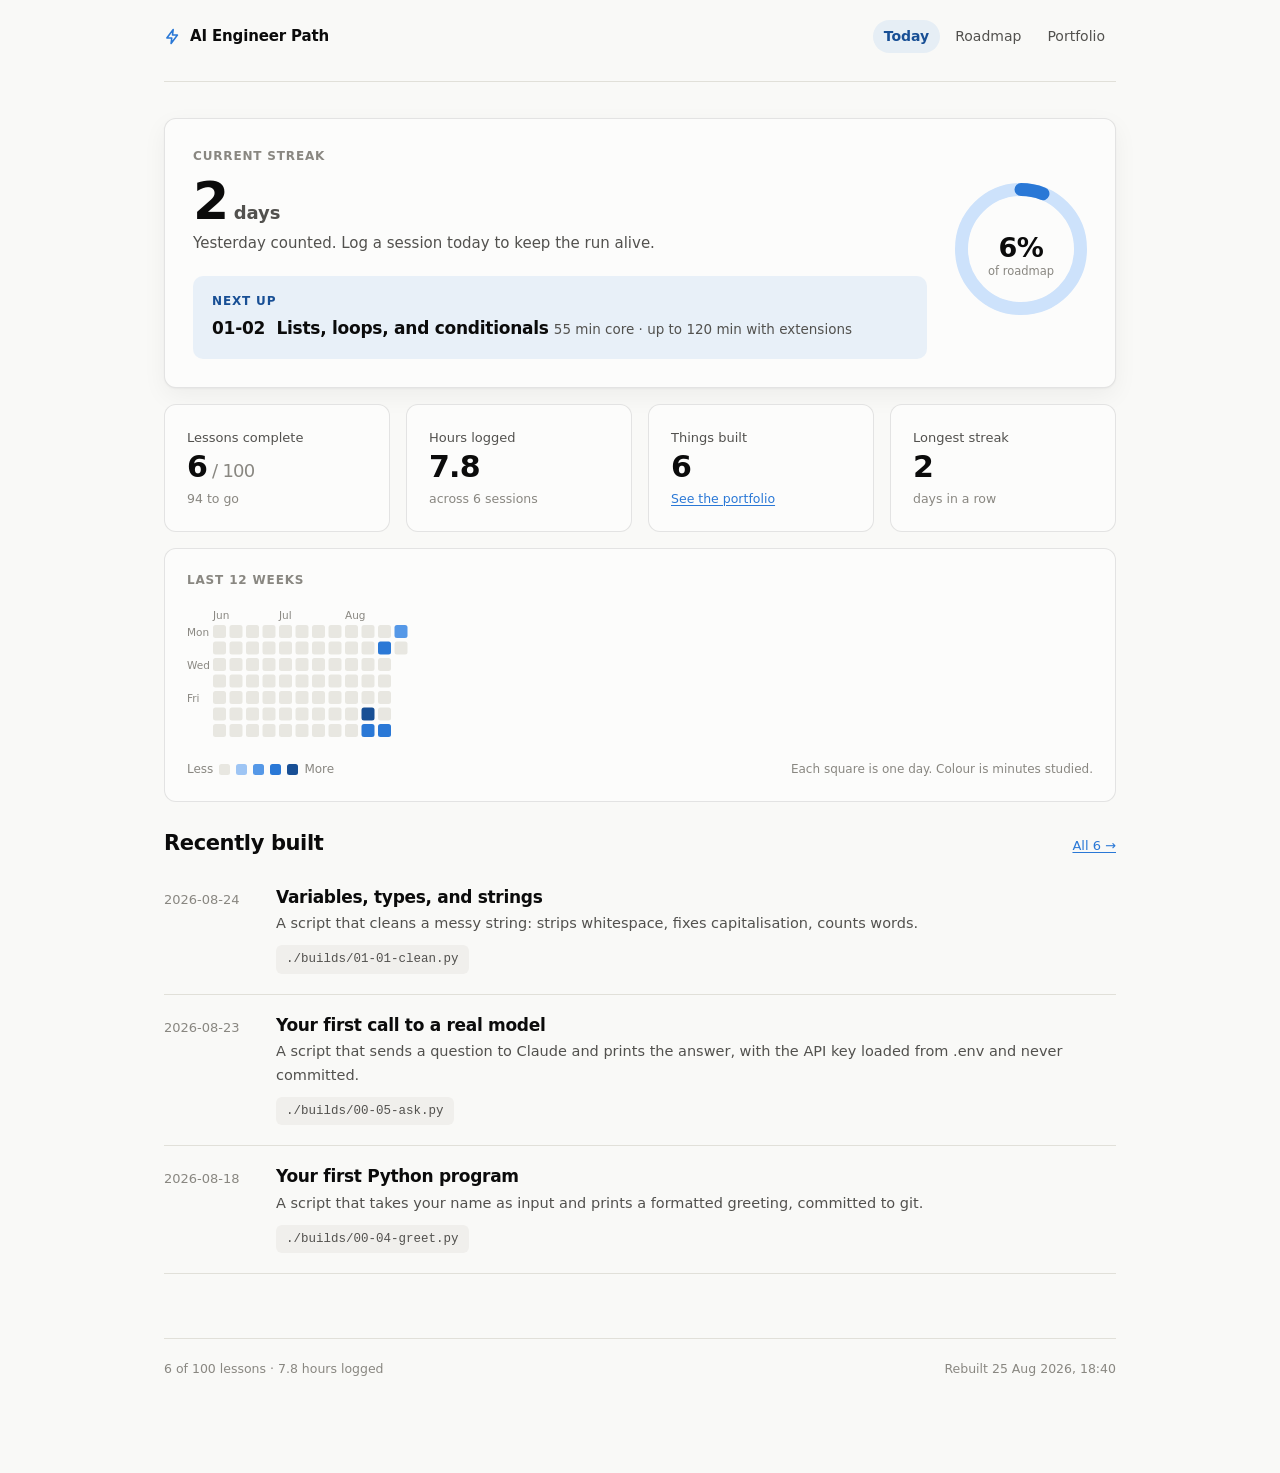
==== commit c9f0085d: "Add lesson 01-02: lists, loops, and conditionals Co-Authored-By: Claude Opus 5 <noreply@anthropic.co" ====
--- a/docs/index.html
+++ b/docs/index.html
@@ -31,13 +31,13 @@
   <div>
     <p class="eyebrow">Current streak</p>
     <p class="hero__figure">2<span class="unit">days</span></p>
-    <p class="hero__sub">Logged today. Come back tomorrow to keep it.</p>
+    <p class="hero__sub">Yesterday counted. Log a session today to keep the run alive.</p>
 
-    <div class="cta cta--flat">
-      <span class="cta__label">Next up &mdash; not written yet</span>
+    <a class="cta" href="lessons/01-02-lists-loops-and-conditionals.html">
+      <span class="cta__label">Next up</span>
       <span class="cta__title">01-02 &nbsp;Lists, loops, and conditionals</span>
-      <span class="cta__meta">Ask Claude: &ldquo;write lesson 01-02&rdquo;</span>
-    </div>
+      <span class="cta__meta">55 min core &middot; up to 120 min with extensions</span>
+    </a>
   </div>
 
   <div class="hero__ring"><svg width="132" height="132" viewBox="0 0 132 132" role="img"
@@ -81,7 +81,7 @@
 
 <section class="card" style="margin-bottom:16px">
   <p class="eyebrow" style="margin-bottom:14px">Last 12 weeks</p>
-  <svg class="heatmap" viewBox="0 0 224 132" width="224" height="132" role="img" aria-label="Study activity over the last 12 weeks"><text x="26.0" y="10" font-size="10.5" fill="var(--muted)" font-family="system-ui, sans-serif">Jun</text><text x="92.0" y="10" font-size="10.5" fill="var(--muted)" font-family="system-ui, sans-serif">Jul</text><text x="158.0" y="10" font-size="10.5" fill="var(--muted)" font-family="system-ui, sans-serif">Aug</text><text x="0" y="22.5" font-size="10.5" fill="var(--muted)" dominant-baseline="central" font-family="system-ui, sans-serif">Mon</text><text x="0" y="55.5" font-size="10.5" fill="var(--muted)" dominant-baseline="central" font-family="system-ui, sans-serif">Wed</text><text x="0" y="88.5" font-size="10.5" fill="var(--muted)" dominant-baseline="central" font-family="system-ui, sans-serif">Fri</text><rect x="26.0" y="16.0" width="13" height="13" rx="2.5" fill="var(--heat-0)"><title>Mon 08 Jun 2026: nothing logged</title></rect><rect x="26.0" y="32.5" width="13" height="13" rx="2.5" fill="var(--heat-0)"><title>Tue 09 Jun 2026: nothing logged</title></rect><rect x="26.0" y="49.0" width="13" height="13" rx="2.5" fill="var(--heat-0)"><title>Wed 10 Jun 2026: nothing logged</title></rect><rect x="26.0" y="65.5" width="13" height="13" rx="2.5" fill="var(--heat-0)"><title>Thu 11 Jun 2026: nothing logged</title></rect><rect x="26.0" y="82.0" width="13" height="13" rx="2.5" fill="var(--heat-0)"><title>Fri 12 Jun 2026: nothing logged</title></rect><rect x="26.0" y="98.5" width="13" height="13" rx="2.5" fill="var(--heat-0)"><title>Sat 13 Jun 2026: nothing logged</title></rect><rect x="26.0" y="115.0" width="13" height="13" rx="2.5" fill="var(--heat-0)"><title>Sun 14 Jun 2026: nothing logged</title></rect><rect x="42.5" y="16.0" width="13" height="13" rx="2.5" fill="var(--heat-0)"><title>Mon 15 Jun 2026: nothing logged</title></rect><rect x="42.5" y="32.5" width="13" height="13" rx="2.5" fill="var(--heat-0)"><title>Tue 16 Jun 2026: nothing logged</title></rect><rect x="42.5" y="49.0" width="13" height="13" rx="2.5" fill="var(--heat-0)"><title>Wed 17 Jun 2026: nothing logged</title></rect><rect x="42.5" y="65.5" width="13" height="13" rx="2.5" fill="var(--heat-0)"><title>Thu 18 Jun 2026: nothing logged</title></rect><rect x="42.5" y="82.0" width="13" height="13" rx="2.5" fill="var(--heat-0)"><title>Fri 19 Jun 2026: nothing logged</title></rect><rect x="42.5" y="98.5" width="13" height="13" rx="2.5" fill="var(--heat-0)"><title>Sat 20 Jun 2026: nothing logged</title></rect><rect x="42.5" y="115.0" width="13" height="13" rx="2.5" fill="var(--heat-0)"><title>Sun 21 Jun 2026: nothing logged</title></rect><rect x="59.0" y="16.0" width="13" height="13" rx="2.5" fill="var(--heat-0)"><title>Mon 22 Jun 2026: nothing logged</title></rect><rect x="59.0" y="32.5" width="13" height="13" rx="2.5" fill="var(--heat-0)"><title>Tue 23 Jun 2026: nothing logged</title></rect><rect x="59.0" y="49.0" width="13" height="13" rx="2.5" fill="var(--heat-0)"><title>Wed 24 Jun 2026: nothing logged</title></rect><rect x="59.0" y="65.5" width="13" height="13" rx="2.5" fill="var(--heat-0)"><title>Thu 25 Jun 2026: nothing logged</title></rect><rect x="59.0" y="82.0" width="13" height="13" rx="2.5" fill="var(--heat-0)"><title>Fri 26 Jun 2026: nothing logged</title></rect><rect x="59.0" y="98.5" width="13" height="13" rx="2.5" fill="var(--heat-0)"><title>Sat 27 Jun 2026: nothing logged</title></rect><rect x="59.0" y="115.0" width="13" height="13" rx="2.5" fill="var(--heat-0)"><title>Sun 28 Jun 2026: nothing logged</title></rect><rect x="75.5" y="16.0" width="13" height="13" rx="2.5" fill="var(--heat-0)"><title>Mon 29 Jun 2026: nothing logged</title></rect><rect x="75.5" y="32.5" width="13" height="13" rx="2.5" fill="var(--heat-0)"><title>Tue 30 Jun 2026: nothing logged</title></rect><rect x="75.5" y="49.0" width="13" height="13" rx="2.5" fill="var(--heat-0)"><title>Wed 01 Jul 2026: nothing logged</title></rect><rect x="75.5" y="65.5" width="13" height="13" rx="2.5" fill="var(--heat-0)"><title>Thu 02 Jul 2026: nothing logged</title></rect><rect x="75.5" y="82.0" width="13" height="13" rx="2.5" fill="var(--heat-0)"><title>Fri 03 Jul 2026: nothing logged</title></rect><rect x="75.5" y="98.5" width="13" height="13" rx="2.5" fill="var(--heat-0)"><title>Sat 04 Jul 2026: nothing logged</title></rect><rect x="75.5" y="115.0" width="13" height="13" rx="2.5" fill="var(--heat-0)"><title>Sun 05 Jul 2026: nothing logged</title></rect><rect x="92.0" y="16.0" width="13" height="13" rx="2.5" fill="var(--heat-0)"><title>Mon 06 Jul 2026: nothing logged</title></rect><rect x="92.0" y="32.5" width="13" height="13" rx="2.5" fill="var(--heat-0)"><title>Tue 07 Jul 2026: nothing logged</title></rect><rect x="92.0" y="49.0" width="13" height="13" rx="2.5" fill="var(--heat-0)"><title>Wed 08 Jul 2026: nothing logged</title></rect><rect x="92.0" y="65.5" width="13" height="13" rx="2.5" fill="var(--heat-0)"><title>Thu 09 Jul 2026: nothing logged</title></rect><rect x="92.0" y="82.0" width="13" height="13" rx="2.5" fill="var(--heat-0)"><title>Fri 10 Jul 2026: nothing logged</title></rect><rect x="92.0" y="98.5" width="13" height="13" rx="2.5" fill="var(--heat-0)"><title>Sat 11 Jul 2026: nothing logged</title></rect><rect x="92.0" y="115.0" width="13" height="13" rx="2.5" fill="var(--heat-0)"><title>Sun 12 Jul 2026: nothing logged</title></rect><rect x="108.5" y="16.0" width="13" height="13" rx="2.5" fill="var(--heat-0)"><title>Mon 13 Jul 2026: nothing logged</title></rect><rect x="108.5" y="32.5" width="13" height="13" rx="2.5" fill="var(--heat-0)"><title>Tue 14 Jul 2026: nothing logged</title></rect><rect x="108.5" y="49.0" width="13" height="13" rx="2.5" fill="var(--heat-0)"><title>Wed 15 Jul 2026: nothing logged</title></rect><rect x="108.5" y="65.5" width="13" height="13" rx="2.5" fill="var(--heat-0)"><title>Thu 16 Jul 2026: nothing logged</title></rect><rect x="108.5" y="82.0" width="13" height="13" rx="2.5" fill="var(--heat-0)"><title>Fri 17 Jul 2026: nothing logged</title></rect><rect x="108.5" y="98.5" width="13" height="13" rx="2.5" fill="var(--heat-0)"><title>Sat 18 Jul 2026: nothing logged</title></rect><rect x="108.5" y="115.0" width="13" height="13" rx="2.5" fill="var(--heat-0)"><title>Sun 19 Jul 2026: nothing logged</title></rect><rect x="125.0" y="16.0" width="13" height="13" rx="2.5" fill="var(--heat-0)"><title>Mon 20 Jul 2026: nothing logged</title></rect><rect x="125.0" y="32.5" width="13" height="13" rx="2.5" fill="var(--heat-0)"><title>Tue 21 Jul 2026: nothing logged</title></rect><rect x="125.0" y="49.0" width="13" height="13" rx="2.5" fill="var(--heat-0)"><title>Wed 22 Jul 2026: nothing logged</title></rect><rect x="125.0" y="65.5" width="13" height="13" rx="2.5" fill="var(--heat-0)"><title>Thu 23 Jul 2026: nothing logged</title></rect><rect x="125.0" y="82.0" width="13" height="13" rx="2.5" fill="var(--heat-0)"><title>Fri 24 Jul 2026: nothing logged</title></rect><rect x="125.0" y="98.5" width="13" height="13" rx="2.5" fill="var(--heat-0)"><title>Sat 25 Jul 2026: nothing logged</title></rect><rect x="125.0" y="115.0" width="13" height="13" rx="2.5" fill="var(--heat-0)"><title>Sun 26 Jul 2026: nothing logged</title></rect><rect x="141.5" y="16.0" width="13" height="13" rx="2.5" fill="var(--heat-0)"><title>Mon 27 Jul 2026: nothing logged</title></rect><rect x="141.5" y="32.5" width="13" height="13" rx="2.5" fill="var(--heat-0)"><title>Tue 28 Jul 2026: nothing logged</title></rect><rect x="141.5" y="49.0" width="13" height="13" rx="2.5" fill="var(--heat-0)"><title>Wed 29 Jul 2026: nothing logged</title></rect><rect x="141.5" y="65.5" width="13" height="13" rx="2.5" fill="var(--heat-0)"><title>Thu 30 Jul 2026: nothing logged</title></rect><rect x="141.5" y="82.0" width="13" height="13" rx="2.5" fill="var(--heat-0)"><title>Fri 31 Jul 2026: nothing logged</title></rect><rect x="141.5" y="98.5" width="13" height="13" rx="2.5" fill="var(--heat-0)"><title>Sat 01 Aug 2026: nothing logged</title></rect><rect x="141.5" y="115.0" width="13" height="13" rx="2.5" fill="var(--heat-0)"><title>Sun 02 Aug 2026: nothing logged</title></rect><rect x="158.0" y="16.0" width="13" height="13" rx="2.5" fill="var(--heat-0)"><title>Mon 03 Aug 2026: nothing logged</title></rect><rect x="158.0" y="32.5" width="13" height="13" rx="2.5" fill="var(--heat-0)"><title>Tue 04 Aug 2026: nothing logged</title></rect><rect x="158.0" y="49.0" width="13" height="13" rx="2.5" fill="var(--heat-0)"><title>Wed 05 Aug 2026: nothing logged</title></rect><rect x="158.0" y="65.5" width="13" height="13" rx="2.5" fill="var(--heat-0)"><title>Thu 06 Aug 2026: nothing logged</title></rect><rect x="158.0" y="82.0" width="13" height="13" rx="2.5" fill="var(--heat-0)"><title>Fri 07 Aug 2026: nothing logged</title></rect><rect x="158.0" y="98.5" width="13" height="13" rx="2.5" fill="var(--heat-0)"><title>Sat 08 Aug 2026: nothing logged</title></rect><rect x="158.0" y="115.0" width="13" height="13" rx="2.5" fill="var(--heat-0)"><title>Sun 09 Aug 2026: nothing logged</title></rect><rect x="174.5" y="16.0" width="13" height="13" rx="2.5" fill="var(--heat-0)"><title>Mon 10 Aug 2026: nothing logged</title></rect><rect x="174.5" y="32.5" width="13" height="13" rx="2.5" fill="var(--heat-0)"><title>Tue 11 Aug 2026: nothing logged</title></rect><rect x="174.5" y="49.0" width="13" height="13" rx="2.5" fill="var(--heat-0)"><title>Wed 12 Aug 2026: nothing logged</title></rect><rect x="174.5" y="65.5" width="13" height="13" rx="2.5" fill="var(--heat-0)"><title>Thu 13 Aug 2026: nothing logged</title></rect><rect x="174.5" y="82.0" width="13" height="13" rx="2.5" fill="var(--heat-0)"><title>Fri 14 Aug 2026: nothing logged</title></rect><rect x="174.5" y="98.5" width="13" height="13" rx="2.5" fill="var(--heat-4)"><title>Sat 15 Aug 2026: 185 min</title></rect><rect x="174.5" y="115.0" width="13" height="13" rx="2.5" fill="var(--heat-3)"><title>Sun 16 Aug 2026: 80 min</title></rect><rect x="191.0" y="16.0" width="13" height="13" rx="2.5" fill="var(--heat-0)"><title>Mon 17 Aug 2026: nothing logged</title></rect><rect x="191.0" y="32.5" width="13" height="13" rx="2.5" fill="var(--heat-3)"><title>Tue 18 Aug 2026: 60 min</title></rect><rect x="191.0" y="49.0" width="13" height="13" rx="2.5" fill="var(--heat-0)"><title>Wed 19 Aug 2026: nothing logged</title></rect><rect x="191.0" y="65.5" width="13" height="13" rx="2.5" fill="var(--heat-0)"><title>Thu 20 Aug 2026: nothing logged</title></rect><rect x="191.0" y="82.0" width="13" height="13" rx="2.5" fill="var(--heat-0)"><title>Fri 21 Aug 2026: nothing logged</title></rect><rect x="191.0" y="98.5" width="13" height="13" rx="2.5" fill="var(--heat-0)"><title>Sat 22 Aug 2026: nothing logged</title></rect><rect x="191.0" y="115.0" width="13" height="13" rx="2.5" fill="var(--heat-3)"><title>Sun 23 Aug 2026: 90 min</title></rect><rect x="207.5" y="16.0" width="13" height="13" rx="2.5" fill="var(--heat-2)"><title>Mon 24 Aug 2026: 50 min</title></rect></svg>
+  <svg class="heatmap" viewBox="0 0 224 132" width="224" height="132" role="img" aria-label="Study activity over the last 12 weeks"><text x="26.0" y="10" font-size="10.5" fill="var(--muted)" font-family="system-ui, sans-serif">Jun</text><text x="92.0" y="10" font-size="10.5" fill="var(--muted)" font-family="system-ui, sans-serif">Jul</text><text x="158.0" y="10" font-size="10.5" fill="var(--muted)" font-family="system-ui, sans-serif">Aug</text><text x="0" y="22.5" font-size="10.5" fill="var(--muted)" dominant-baseline="central" font-family="system-ui, sans-serif">Mon</text><text x="0" y="55.5" font-size="10.5" fill="var(--muted)" dominant-baseline="central" font-family="system-ui, sans-serif">Wed</text><text x="0" y="88.5" font-size="10.5" fill="var(--muted)" dominant-baseline="central" font-family="system-ui, sans-serif">Fri</text><rect x="26.0" y="16.0" width="13" height="13" rx="2.5" fill="var(--heat-0)"><title>Mon 08 Jun 2026: nothing logged</title></rect><rect x="26.0" y="32.5" width="13" height="13" rx="2.5" fill="var(--heat-0)"><title>Tue 09 Jun 2026: nothing logged</title></rect><rect x="26.0" y="49.0" width="13" height="13" rx="2.5" fill="var(--heat-0)"><title>Wed 10 Jun 2026: nothing logged</title></rect><rect x="26.0" y="65.5" width="13" height="13" rx="2.5" fill="var(--heat-0)"><title>Thu 11 Jun 2026: nothing logged</title></rect><rect x="26.0" y="82.0" width="13" height="13" rx="2.5" fill="var(--heat-0)"><title>Fri 12 Jun 2026: nothing logged</title></rect><rect x="26.0" y="98.5" width="13" height="13" rx="2.5" fill="var(--heat-0)"><title>Sat 13 Jun 2026: nothing logged</title></rect><rect x="26.0" y="115.0" width="13" height="13" rx="2.5" fill="var(--heat-0)"><title>Sun 14 Jun 2026: nothing logged</title></rect><rect x="42.5" y="16.0" width="13" height="13" rx="2.5" fill="var(--heat-0)"><title>Mon 15 Jun 2026: nothing logged</title></rect><rect x="42.5" y="32.5" width="13" height="13" rx="2.5" fill="var(--heat-0)"><title>Tue 16 Jun 2026: nothing logged</title></rect><rect x="42.5" y="49.0" width="13" height="13" rx="2.5" fill="var(--heat-0)"><title>Wed 17 Jun 2026: nothing logged</title></rect><rect x="42.5" y="65.5" width="13" height="13" rx="2.5" fill="var(--heat-0)"><title>Thu 18 Jun 2026: nothing logged</title></rect><rect x="42.5" y="82.0" width="13" height="13" rx="2.5" fill="var(--heat-0)"><title>Fri 19 Jun 2026: nothing logged</title></rect><rect x="42.5" y="98.5" width="13" height="13" rx="2.5" fill="var(--heat-0)"><title>Sat 20 Jun 2026: nothing logged</title></rect><rect x="42.5" y="115.0" width="13" height="13" rx="2.5" fill="var(--heat-0)"><title>Sun 21 Jun 2026: nothing logged</title></rect><rect x="59.0" y="16.0" width="13" height="13" rx="2.5" fill="var(--heat-0)"><title>Mon 22 Jun 2026: nothing logged</title></rect><rect x="59.0" y="32.5" width="13" height="13" rx="2.5" fill="var(--heat-0)"><title>Tue 23 Jun 2026: nothing logged</title></rect><rect x="59.0" y="49.0" width="13" height="13" rx="2.5" fill="var(--heat-0)"><title>Wed 24 Jun 2026: nothing logged</title></rect><rect x="59.0" y="65.5" width="13" height="13" rx="2.5" fill="var(--heat-0)"><title>Thu 25 Jun 2026: nothing logged</title></rect><rect x="59.0" y="82.0" width="13" height="13" rx="2.5" fill="var(--heat-0)"><title>Fri 26 Jun 2026: nothing logged</title></rect><rect x="59.0" y="98.5" width="13" height="13" rx="2.5" fill="var(--heat-0)"><title>Sat 27 Jun 2026: nothing logged</title></rect><rect x="59.0" y="115.0" width="13" height="13" rx="2.5" fill="var(--heat-0)"><title>Sun 28 Jun 2026: nothing logged</title></rect><rect x="75.5" y="16.0" width="13" height="13" rx="2.5" fill="var(--heat-0)"><title>Mon 29 Jun 2026: nothing logged</title></rect><rect x="75.5" y="32.5" width="13" height="13" rx="2.5" fill="var(--heat-0)"><title>Tue 30 Jun 2026: nothing logged</title></rect><rect x="75.5" y="49.0" width="13" height="13" rx="2.5" fill="var(--heat-0)"><title>Wed 01 Jul 2026: nothing logged</title></rect><rect x="75.5" y="65.5" width="13" height="13" rx="2.5" fill="var(--heat-0)"><title>Thu 02 Jul 2026: nothing logged</title></rect><rect x="75.5" y="82.0" width="13" height="13" rx="2.5" fill="var(--heat-0)"><title>Fri 03 Jul 2026: nothing logged</title></rect><rect x="75.5" y="98.5" width="13" height="13" rx="2.5" fill="var(--heat-0)"><title>Sat 04 Jul 2026: nothing logged</title></rect><rect x="75.5" y="115.0" width="13" height="13" rx="2.5" fill="var(--heat-0)"><title>Sun 05 Jul 2026: nothing logged</title></rect><rect x="92.0" y="16.0" width="13" height="13" rx="2.5" fill="var(--heat-0)"><title>Mon 06 Jul 2026: nothing logged</title></rect><rect x="92.0" y="32.5" width="13" height="13" rx="2.5" fill="var(--heat-0)"><title>Tue 07 Jul 2026: nothing logged</title></rect><rect x="92.0" y="49.0" width="13" height="13" rx="2.5" fill="var(--heat-0)"><title>Wed 08 Jul 2026: nothing logged</title></rect><rect x="92.0" y="65.5" width="13" height="13" rx="2.5" fill="var(--heat-0)"><title>Thu 09 Jul 2026: nothing logged</title></rect><rect x="92.0" y="82.0" width="13" height="13" rx="2.5" fill="var(--heat-0)"><title>Fri 10 Jul 2026: nothing logged</title></rect><rect x="92.0" y="98.5" width="13" height="13" rx="2.5" fill="var(--heat-0)"><title>Sat 11 Jul 2026: nothing logged</title></rect><rect x="92.0" y="115.0" width="13" height="13" rx="2.5" fill="var(--heat-0)"><title>Sun 12 Jul 2026: nothing logged</title></rect><rect x="108.5" y="16.0" width="13" height="13" rx="2.5" fill="var(--heat-0)"><title>Mon 13 Jul 2026: nothing logged</title></rect><rect x="108.5" y="32.5" width="13" height="13" rx="2.5" fill="var(--heat-0)"><title>Tue 14 Jul 2026: nothing logged</title></rect><rect x="108.5" y="49.0" width="13" height="13" rx="2.5" fill="var(--heat-0)"><title>Wed 15 Jul 2026: nothing logged</title></rect><rect x="108.5" y="65.5" width="13" height="13" rx="2.5" fill="var(--heat-0)"><title>Thu 16 Jul 2026: nothing logged</title></rect><rect x="108.5" y="82.0" width="13" height="13" rx="2.5" fill="var(--heat-0)"><title>Fri 17 Jul 2026: nothing logged</title></rect><rect x="108.5" y="98.5" width="13" height="13" rx="2.5" fill="var(--heat-0)"><title>Sat 18 Jul 2026: nothing logged</title></rect><rect x="108.5" y="115.0" width="13" height="13" rx="2.5" fill="var(--heat-0)"><title>Sun 19 Jul 2026: nothing logged</title></rect><rect x="125.0" y="16.0" width="13" height="13" rx="2.5" fill="var(--heat-0)"><title>Mon 20 Jul 2026: nothing logged</title></rect><rect x="125.0" y="32.5" width="13" height="13" rx="2.5" fill="var(--heat-0)"><title>Tue 21 Jul 2026: nothing logged</title></rect><rect x="125.0" y="49.0" width="13" height="13" rx="2.5" fill="var(--heat-0)"><title>Wed 22 Jul 2026: nothing logged</title></rect><rect x="125.0" y="65.5" width="13" height="13" rx="2.5" fill="var(--heat-0)"><title>Thu 23 Jul 2026: nothing logged</title></rect><rect x="125.0" y="82.0" width="13" height="13" rx="2.5" fill="var(--heat-0)"><title>Fri 24 Jul 2026: nothing logged</title></rect><rect x="125.0" y="98.5" width="13" height="13" rx="2.5" fill="var(--heat-0)"><title>Sat 25 Jul 2026: nothing logged</title></rect><rect x="125.0" y="115.0" width="13" height="13" rx="2.5" fill="var(--heat-0)"><title>Sun 26 Jul 2026: nothing logged</title></rect><rect x="141.5" y="16.0" width="13" height="13" rx="2.5" fill="var(--heat-0)"><title>Mon 27 Jul 2026: nothing logged</title></rect><rect x="141.5" y="32.5" width="13" height="13" rx="2.5" fill="var(--heat-0)"><title>Tue 28 Jul 2026: nothing logged</title></rect><rect x="141.5" y="49.0" width="13" height="13" rx="2.5" fill="var(--heat-0)"><title>Wed 29 Jul 2026: nothing logged</title></rect><rect x="141.5" y="65.5" width="13" height="13" rx="2.5" fill="var(--heat-0)"><title>Thu 30 Jul 2026: nothing logged</title></rect><rect x="141.5" y="82.0" width="13" height="13" rx="2.5" fill="var(--heat-0)"><title>Fri 31 Jul 2026: nothing logged</title></rect><rect x="141.5" y="98.5" width="13" height="13" rx="2.5" fill="var(--heat-0)"><title>Sat 01 Aug 2026: nothing logged</title></rect><rect x="141.5" y="115.0" width="13" height="13" rx="2.5" fill="var(--heat-0)"><title>Sun 02 Aug 2026: nothing logged</title></rect><rect x="158.0" y="16.0" width="13" height="13" rx="2.5" fill="var(--heat-0)"><title>Mon 03 Aug 2026: nothing logged</title></rect><rect x="158.0" y="32.5" width="13" height="13" rx="2.5" fill="var(--heat-0)"><title>Tue 04 Aug 2026: nothing logged</title></rect><rect x="158.0" y="49.0" width="13" height="13" rx="2.5" fill="var(--heat-0)"><title>Wed 05 Aug 2026: nothing logged</title></rect><rect x="158.0" y="65.5" width="13" height="13" rx="2.5" fill="var(--heat-0)"><title>Thu 06 Aug 2026: nothing logged</title></rect><rect x="158.0" y="82.0" width="13" height="13" rx="2.5" fill="var(--heat-0)"><title>Fri 07 Aug 2026: nothing logged</title></rect><rect x="158.0" y="98.5" width="13" height="13" rx="2.5" fill="var(--heat-0)"><title>Sat 08 Aug 2026: nothing logged</title></rect><rect x="158.0" y="115.0" width="13" height="13" rx="2.5" fill="var(--heat-0)"><title>Sun 09 Aug 2026: nothing logged</title></rect><rect x="174.5" y="16.0" width="13" height="13" rx="2.5" fill="var(--heat-0)"><title>Mon 10 Aug 2026: nothing logged</title></rect><rect x="174.5" y="32.5" width="13" height="13" rx="2.5" fill="var(--heat-0)"><title>Tue 11 Aug 2026: nothing logged</title></rect><rect x="174.5" y="49.0" width="13" height="13" rx="2.5" fill="var(--heat-0)"><title>Wed 12 Aug 2026: nothing logged</title></rect><rect x="174.5" y="65.5" width="13" height="13" rx="2.5" fill="var(--heat-0)"><title>Thu 13 Aug 2026: nothing logged</title></rect><rect x="174.5" y="82.0" width="13" height="13" rx="2.5" fill="var(--heat-0)"><title>Fri 14 Aug 2026: nothing logged</title></rect><rect x="174.5" y="98.5" width="13" height="13" rx="2.5" fill="var(--heat-4)"><title>Sat 15 Aug 2026: 185 min</title></rect><rect x="174.5" y="115.0" width="13" height="13" rx="2.5" fill="var(--heat-3)"><title>Sun 16 Aug 2026: 80 min</title></rect><rect x="191.0" y="16.0" width="13" height="13" rx="2.5" fill="var(--heat-0)"><title>Mon 17 Aug 2026: nothing logged</title></rect><rect x="191.0" y="32.5" width="13" height="13" rx="2.5" fill="var(--heat-3)"><title>Tue 18 Aug 2026: 60 min</title></rect><rect x="191.0" y="49.0" width="13" height="13" rx="2.5" fill="var(--heat-0)"><title>Wed 19 Aug 2026: nothing logged</title></rect><rect x="191.0" y="65.5" width="13" height="13" rx="2.5" fill="var(--heat-0)"><title>Thu 20 Aug 2026: nothing logged</title></rect><rect x="191.0" y="82.0" width="13" height="13" rx="2.5" fill="var(--heat-0)"><title>Fri 21 Aug 2026: nothing logged</title></rect><rect x="191.0" y="98.5" width="13" height="13" rx="2.5" fill="var(--heat-0)"><title>Sat 22 Aug 2026: nothing logged</title></rect><rect x="191.0" y="115.0" width="13" height="13" rx="2.5" fill="var(--heat-3)"><title>Sun 23 Aug 2026: 90 min</title></rect><rect x="207.5" y="16.0" width="13" height="13" rx="2.5" fill="var(--heat-2)"><title>Mon 24 Aug 2026: 50 min</title></rect><rect x="207.5" y="32.5" width="13" height="13" rx="2.5" fill="var(--heat-0)"><title>Tue 25 Aug 2026: nothing logged</title></rect></svg>
   <div class="heat-legend">
     <span>Less</span>
     <span class="swatch" style="background:var(--heat-0)"></span>
@@ -123,7 +123,7 @@
 
   <footer class="sitefoot">
     <span>6 of 100 lessons &middot; 7.8 hours logged</span>
-    <span>Rebuilt 24 Aug 2026, 17:49</span>
+    <span>Rebuilt 25 Aug 2026, 18:40</span>
   </footer>
 
 </div>
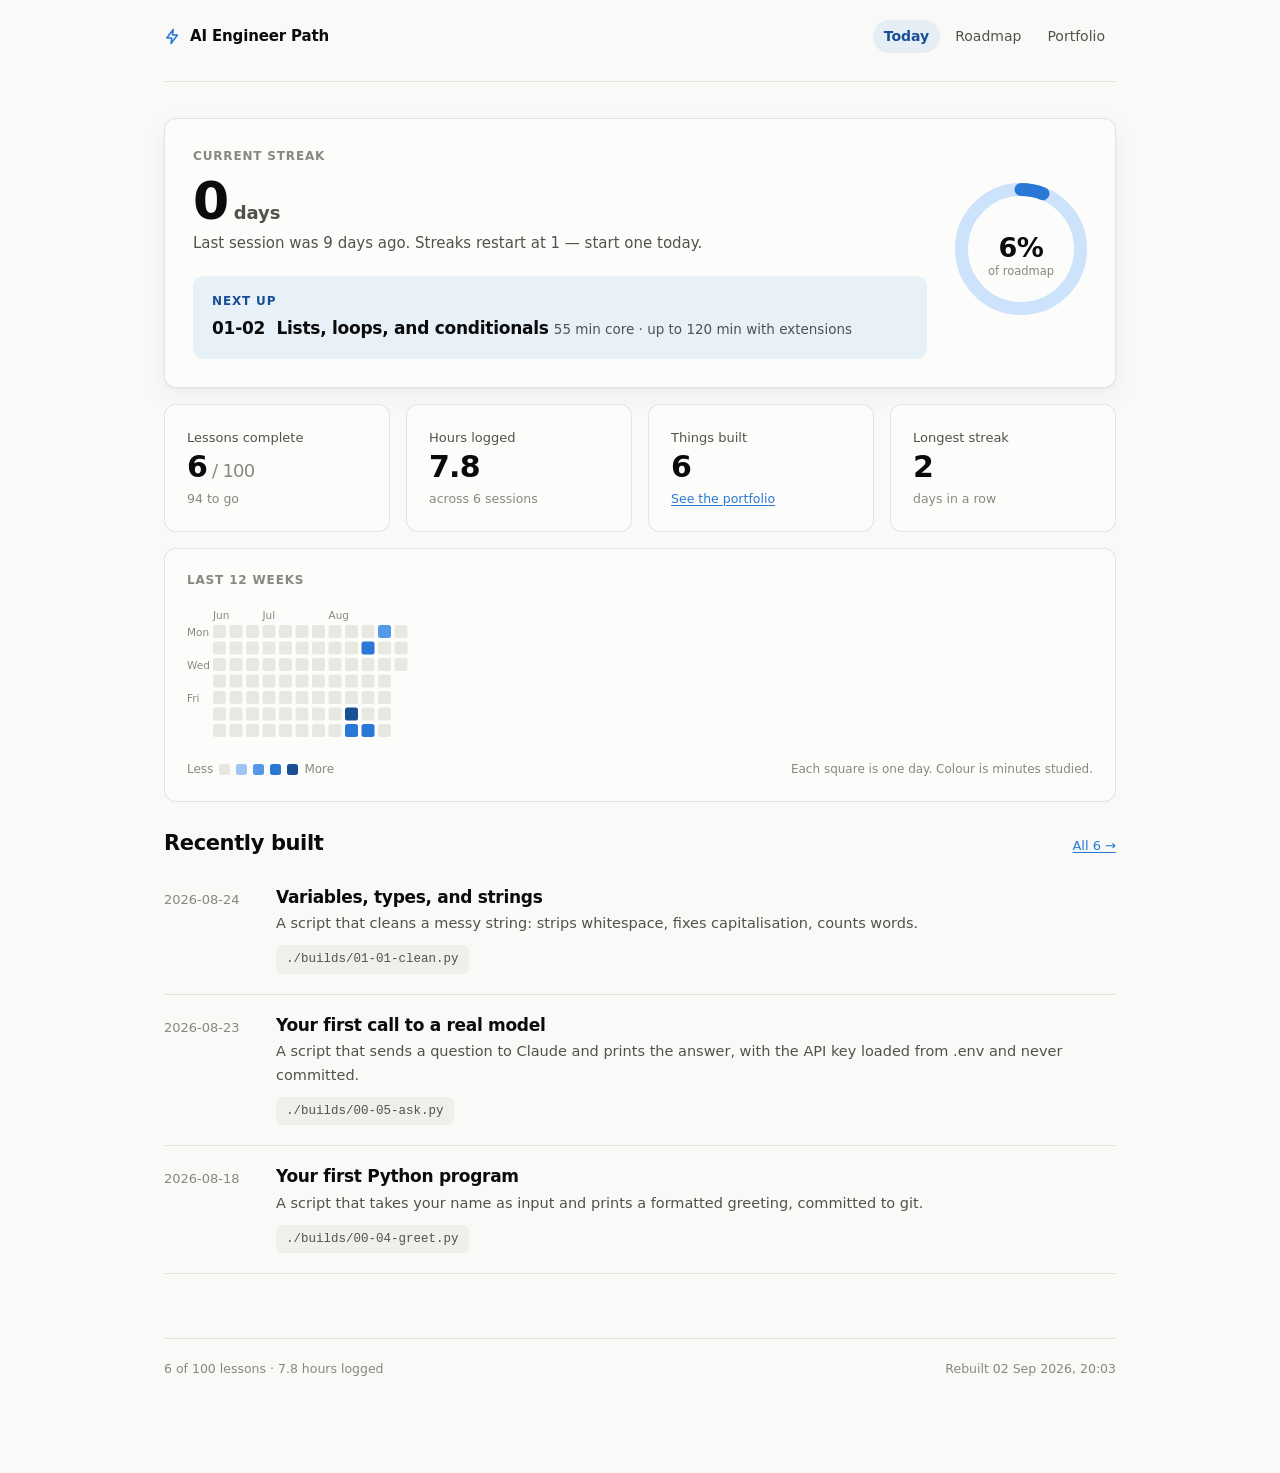
==== commit 1b6c6c43: "Add lesson 01-03: functions and why they matter Covers parameters vs arguments, return vs print, def" ====
--- a/docs/index.html
+++ b/docs/index.html
@@ -30,8 +30,8 @@
 <section class="hero">
   <div>
     <p class="eyebrow">Current streak</p>
-    <p class="hero__figure">2<span class="unit">days</span></p>
-    <p class="hero__sub">Yesterday counted. Log a session today to keep the run alive.</p>
+    <p class="hero__figure">0<span class="unit">days</span></p>
+    <p class="hero__sub">Last session was 9 days ago. Streaks restart at 1 — start one today.</p>
 
     <a class="cta" href="lessons/01-02-lists-loops-and-conditionals.html">
       <span class="cta__label">Next up</span>
@@ -81,7 +81,7 @@
 
 <section class="card" style="margin-bottom:16px">
   <p class="eyebrow" style="margin-bottom:14px">Last 12 weeks</p>
-  <svg class="heatmap" viewBox="0 0 224 132" width="224" height="132" role="img" aria-label="Study activity over the last 12 weeks"><text x="26.0" y="10" font-size="10.5" fill="var(--muted)" font-family="system-ui, sans-serif">Jun</text><text x="92.0" y="10" font-size="10.5" fill="var(--muted)" font-family="system-ui, sans-serif">Jul</text><text x="158.0" y="10" font-size="10.5" fill="var(--muted)" font-family="system-ui, sans-serif">Aug</text><text x="0" y="22.5" font-size="10.5" fill="var(--muted)" dominant-baseline="central" font-family="system-ui, sans-serif">Mon</text><text x="0" y="55.5" font-size="10.5" fill="var(--muted)" dominant-baseline="central" font-family="system-ui, sans-serif">Wed</text><text x="0" y="88.5" font-size="10.5" fill="var(--muted)" dominant-baseline="central" font-family="system-ui, sans-serif">Fri</text><rect x="26.0" y="16.0" width="13" height="13" rx="2.5" fill="var(--heat-0)"><title>Mon 08 Jun 2026: nothing logged</title></rect><rect x="26.0" y="32.5" width="13" height="13" rx="2.5" fill="var(--heat-0)"><title>Tue 09 Jun 2026: nothing logged</title></rect><rect x="26.0" y="49.0" width="13" height="13" rx="2.5" fill="var(--heat-0)"><title>Wed 10 Jun 2026: nothing logged</title></rect><rect x="26.0" y="65.5" width="13" height="13" rx="2.5" fill="var(--heat-0)"><title>Thu 11 Jun 2026: nothing logged</title></rect><rect x="26.0" y="82.0" width="13" height="13" rx="2.5" fill="var(--heat-0)"><title>Fri 12 Jun 2026: nothing logged</title></rect><rect x="26.0" y="98.5" width="13" height="13" rx="2.5" fill="var(--heat-0)"><title>Sat 13 Jun 2026: nothing logged</title></rect><rect x="26.0" y="115.0" width="13" height="13" rx="2.5" fill="var(--heat-0)"><title>Sun 14 Jun 2026: nothing logged</title></rect><rect x="42.5" y="16.0" width="13" height="13" rx="2.5" fill="var(--heat-0)"><title>Mon 15 Jun 2026: nothing logged</title></rect><rect x="42.5" y="32.5" width="13" height="13" rx="2.5" fill="var(--heat-0)"><title>Tue 16 Jun 2026: nothing logged</title></rect><rect x="42.5" y="49.0" width="13" height="13" rx="2.5" fill="var(--heat-0)"><title>Wed 17 Jun 2026: nothing logged</title></rect><rect x="42.5" y="65.5" width="13" height="13" rx="2.5" fill="var(--heat-0)"><title>Thu 18 Jun 2026: nothing logged</title></rect><rect x="42.5" y="82.0" width="13" height="13" rx="2.5" fill="var(--heat-0)"><title>Fri 19 Jun 2026: nothing logged</title></rect><rect x="42.5" y="98.5" width="13" height="13" rx="2.5" fill="var(--heat-0)"><title>Sat 20 Jun 2026: nothing logged</title></rect><rect x="42.5" y="115.0" width="13" height="13" rx="2.5" fill="var(--heat-0)"><title>Sun 21 Jun 2026: nothing logged</title></rect><rect x="59.0" y="16.0" width="13" height="13" rx="2.5" fill="var(--heat-0)"><title>Mon 22 Jun 2026: nothing logged</title></rect><rect x="59.0" y="32.5" width="13" height="13" rx="2.5" fill="var(--heat-0)"><title>Tue 23 Jun 2026: nothing logged</title></rect><rect x="59.0" y="49.0" width="13" height="13" rx="2.5" fill="var(--heat-0)"><title>Wed 24 Jun 2026: nothing logged</title></rect><rect x="59.0" y="65.5" width="13" height="13" rx="2.5" fill="var(--heat-0)"><title>Thu 25 Jun 2026: nothing logged</title></rect><rect x="59.0" y="82.0" width="13" height="13" rx="2.5" fill="var(--heat-0)"><title>Fri 26 Jun 2026: nothing logged</title></rect><rect x="59.0" y="98.5" width="13" height="13" rx="2.5" fill="var(--heat-0)"><title>Sat 27 Jun 2026: nothing logged</title></rect><rect x="59.0" y="115.0" width="13" height="13" rx="2.5" fill="var(--heat-0)"><title>Sun 28 Jun 2026: nothing logged</title></rect><rect x="75.5" y="16.0" width="13" height="13" rx="2.5" fill="var(--heat-0)"><title>Mon 29 Jun 2026: nothing logged</title></rect><rect x="75.5" y="32.5" width="13" height="13" rx="2.5" fill="var(--heat-0)"><title>Tue 30 Jun 2026: nothing logged</title></rect><rect x="75.5" y="49.0" width="13" height="13" rx="2.5" fill="var(--heat-0)"><title>Wed 01 Jul 2026: nothing logged</title></rect><rect x="75.5" y="65.5" width="13" height="13" rx="2.5" fill="var(--heat-0)"><title>Thu 02 Jul 2026: nothing logged</title></rect><rect x="75.5" y="82.0" width="13" height="13" rx="2.5" fill="var(--heat-0)"><title>Fri 03 Jul 2026: nothing logged</title></rect><rect x="75.5" y="98.5" width="13" height="13" rx="2.5" fill="var(--heat-0)"><title>Sat 04 Jul 2026: nothing logged</title></rect><rect x="75.5" y="115.0" width="13" height="13" rx="2.5" fill="var(--heat-0)"><title>Sun 05 Jul 2026: nothing logged</title></rect><rect x="92.0" y="16.0" width="13" height="13" rx="2.5" fill="var(--heat-0)"><title>Mon 06 Jul 2026: nothing logged</title></rect><rect x="92.0" y="32.5" width="13" height="13" rx="2.5" fill="var(--heat-0)"><title>Tue 07 Jul 2026: nothing logged</title></rect><rect x="92.0" y="49.0" width="13" height="13" rx="2.5" fill="var(--heat-0)"><title>Wed 08 Jul 2026: nothing logged</title></rect><rect x="92.0" y="65.5" width="13" height="13" rx="2.5" fill="var(--heat-0)"><title>Thu 09 Jul 2026: nothing logged</title></rect><rect x="92.0" y="82.0" width="13" height="13" rx="2.5" fill="var(--heat-0)"><title>Fri 10 Jul 2026: nothing logged</title></rect><rect x="92.0" y="98.5" width="13" height="13" rx="2.5" fill="var(--heat-0)"><title>Sat 11 Jul 2026: nothing logged</title></rect><rect x="92.0" y="115.0" width="13" height="13" rx="2.5" fill="var(--heat-0)"><title>Sun 12 Jul 2026: nothing logged</title></rect><rect x="108.5" y="16.0" width="13" height="13" rx="2.5" fill="var(--heat-0)"><title>Mon 13 Jul 2026: nothing logged</title></rect><rect x="108.5" y="32.5" width="13" height="13" rx="2.5" fill="var(--heat-0)"><title>Tue 14 Jul 2026: nothing logged</title></rect><rect x="108.5" y="49.0" width="13" height="13" rx="2.5" fill="var(--heat-0)"><title>Wed 15 Jul 2026: nothing logged</title></rect><rect x="108.5" y="65.5" width="13" height="13" rx="2.5" fill="var(--heat-0)"><title>Thu 16 Jul 2026: nothing logged</title></rect><rect x="108.5" y="82.0" width="13" height="13" rx="2.5" fill="var(--heat-0)"><title>Fri 17 Jul 2026: nothing logged</title></rect><rect x="108.5" y="98.5" width="13" height="13" rx="2.5" fill="var(--heat-0)"><title>Sat 18 Jul 2026: nothing logged</title></rect><rect x="108.5" y="115.0" width="13" height="13" rx="2.5" fill="var(--heat-0)"><title>Sun 19 Jul 2026: nothing logged</title></rect><rect x="125.0" y="16.0" width="13" height="13" rx="2.5" fill="var(--heat-0)"><title>Mon 20 Jul 2026: nothing logged</title></rect><rect x="125.0" y="32.5" width="13" height="13" rx="2.5" fill="var(--heat-0)"><title>Tue 21 Jul 2026: nothing logged</title></rect><rect x="125.0" y="49.0" width="13" height="13" rx="2.5" fill="var(--heat-0)"><title>Wed 22 Jul 2026: nothing logged</title></rect><rect x="125.0" y="65.5" width="13" height="13" rx="2.5" fill="var(--heat-0)"><title>Thu 23 Jul 2026: nothing logged</title></rect><rect x="125.0" y="82.0" width="13" height="13" rx="2.5" fill="var(--heat-0)"><title>Fri 24 Jul 2026: nothing logged</title></rect><rect x="125.0" y="98.5" width="13" height="13" rx="2.5" fill="var(--heat-0)"><title>Sat 25 Jul 2026: nothing logged</title></rect><rect x="125.0" y="115.0" width="13" height="13" rx="2.5" fill="var(--heat-0)"><title>Sun 26 Jul 2026: nothing logged</title></rect><rect x="141.5" y="16.0" width="13" height="13" rx="2.5" fill="var(--heat-0)"><title>Mon 27 Jul 2026: nothing logged</title></rect><rect x="141.5" y="32.5" width="13" height="13" rx="2.5" fill="var(--heat-0)"><title>Tue 28 Jul 2026: nothing logged</title></rect><rect x="141.5" y="49.0" width="13" height="13" rx="2.5" fill="var(--heat-0)"><title>Wed 29 Jul 2026: nothing logged</title></rect><rect x="141.5" y="65.5" width="13" height="13" rx="2.5" fill="var(--heat-0)"><title>Thu 30 Jul 2026: nothing logged</title></rect><rect x="141.5" y="82.0" width="13" height="13" rx="2.5" fill="var(--heat-0)"><title>Fri 31 Jul 2026: nothing logged</title></rect><rect x="141.5" y="98.5" width="13" height="13" rx="2.5" fill="var(--heat-0)"><title>Sat 01 Aug 2026: nothing logged</title></rect><rect x="141.5" y="115.0" width="13" height="13" rx="2.5" fill="var(--heat-0)"><title>Sun 02 Aug 2026: nothing logged</title></rect><rect x="158.0" y="16.0" width="13" height="13" rx="2.5" fill="var(--heat-0)"><title>Mon 03 Aug 2026: nothing logged</title></rect><rect x="158.0" y="32.5" width="13" height="13" rx="2.5" fill="var(--heat-0)"><title>Tue 04 Aug 2026: nothing logged</title></rect><rect x="158.0" y="49.0" width="13" height="13" rx="2.5" fill="var(--heat-0)"><title>Wed 05 Aug 2026: nothing logged</title></rect><rect x="158.0" y="65.5" width="13" height="13" rx="2.5" fill="var(--heat-0)"><title>Thu 06 Aug 2026: nothing logged</title></rect><rect x="158.0" y="82.0" width="13" height="13" rx="2.5" fill="var(--heat-0)"><title>Fri 07 Aug 2026: nothing logged</title></rect><rect x="158.0" y="98.5" width="13" height="13" rx="2.5" fill="var(--heat-0)"><title>Sat 08 Aug 2026: nothing logged</title></rect><rect x="158.0" y="115.0" width="13" height="13" rx="2.5" fill="var(--heat-0)"><title>Sun 09 Aug 2026: nothing logged</title></rect><rect x="174.5" y="16.0" width="13" height="13" rx="2.5" fill="var(--heat-0)"><title>Mon 10 Aug 2026: nothing logged</title></rect><rect x="174.5" y="32.5" width="13" height="13" rx="2.5" fill="var(--heat-0)"><title>Tue 11 Aug 2026: nothing logged</title></rect><rect x="174.5" y="49.0" width="13" height="13" rx="2.5" fill="var(--heat-0)"><title>Wed 12 Aug 2026: nothing logged</title></rect><rect x="174.5" y="65.5" width="13" height="13" rx="2.5" fill="var(--heat-0)"><title>Thu 13 Aug 2026: nothing logged</title></rect><rect x="174.5" y="82.0" width="13" height="13" rx="2.5" fill="var(--heat-0)"><title>Fri 14 Aug 2026: nothing logged</title></rect><rect x="174.5" y="98.5" width="13" height="13" rx="2.5" fill="var(--heat-4)"><title>Sat 15 Aug 2026: 185 min</title></rect><rect x="174.5" y="115.0" width="13" height="13" rx="2.5" fill="var(--heat-3)"><title>Sun 16 Aug 2026: 80 min</title></rect><rect x="191.0" y="16.0" width="13" height="13" rx="2.5" fill="var(--heat-0)"><title>Mon 17 Aug 2026: nothing logged</title></rect><rect x="191.0" y="32.5" width="13" height="13" rx="2.5" fill="var(--heat-3)"><title>Tue 18 Aug 2026: 60 min</title></rect><rect x="191.0" y="49.0" width="13" height="13" rx="2.5" fill="var(--heat-0)"><title>Wed 19 Aug 2026: nothing logged</title></rect><rect x="191.0" y="65.5" width="13" height="13" rx="2.5" fill="var(--heat-0)"><title>Thu 20 Aug 2026: nothing logged</title></rect><rect x="191.0" y="82.0" width="13" height="13" rx="2.5" fill="var(--heat-0)"><title>Fri 21 Aug 2026: nothing logged</title></rect><rect x="191.0" y="98.5" width="13" height="13" rx="2.5" fill="var(--heat-0)"><title>Sat 22 Aug 2026: nothing logged</title></rect><rect x="191.0" y="115.0" width="13" height="13" rx="2.5" fill="var(--heat-3)"><title>Sun 23 Aug 2026: 90 min</title></rect><rect x="207.5" y="16.0" width="13" height="13" rx="2.5" fill="var(--heat-2)"><title>Mon 24 Aug 2026: 50 min</title></rect><rect x="207.5" y="32.5" width="13" height="13" rx="2.5" fill="var(--heat-0)"><title>Tue 25 Aug 2026: nothing logged</title></rect></svg>
+  <svg class="heatmap" viewBox="0 0 224 132" width="224" height="132" role="img" aria-label="Study activity over the last 12 weeks"><text x="26.0" y="10" font-size="10.5" fill="var(--muted)" font-family="system-ui, sans-serif">Jun</text><text x="75.5" y="10" font-size="10.5" fill="var(--muted)" font-family="system-ui, sans-serif">Jul</text><text x="141.5" y="10" font-size="10.5" fill="var(--muted)" font-family="system-ui, sans-serif">Aug</text><text x="0" y="22.5" font-size="10.5" fill="var(--muted)" dominant-baseline="central" font-family="system-ui, sans-serif">Mon</text><text x="0" y="55.5" font-size="10.5" fill="var(--muted)" dominant-baseline="central" font-family="system-ui, sans-serif">Wed</text><text x="0" y="88.5" font-size="10.5" fill="var(--muted)" dominant-baseline="central" font-family="system-ui, sans-serif">Fri</text><rect x="26.0" y="16.0" width="13" height="13" rx="2.5" fill="var(--heat-0)"><title>Mon 15 Jun 2026: nothing logged</title></rect><rect x="26.0" y="32.5" width="13" height="13" rx="2.5" fill="var(--heat-0)"><title>Tue 16 Jun 2026: nothing logged</title></rect><rect x="26.0" y="49.0" width="13" height="13" rx="2.5" fill="var(--heat-0)"><title>Wed 17 Jun 2026: nothing logged</title></rect><rect x="26.0" y="65.5" width="13" height="13" rx="2.5" fill="var(--heat-0)"><title>Thu 18 Jun 2026: nothing logged</title></rect><rect x="26.0" y="82.0" width="13" height="13" rx="2.5" fill="var(--heat-0)"><title>Fri 19 Jun 2026: nothing logged</title></rect><rect x="26.0" y="98.5" width="13" height="13" rx="2.5" fill="var(--heat-0)"><title>Sat 20 Jun 2026: nothing logged</title></rect><rect x="26.0" y="115.0" width="13" height="13" rx="2.5" fill="var(--heat-0)"><title>Sun 21 Jun 2026: nothing logged</title></rect><rect x="42.5" y="16.0" width="13" height="13" rx="2.5" fill="var(--heat-0)"><title>Mon 22 Jun 2026: nothing logged</title></rect><rect x="42.5" y="32.5" width="13" height="13" rx="2.5" fill="var(--heat-0)"><title>Tue 23 Jun 2026: nothing logged</title></rect><rect x="42.5" y="49.0" width="13" height="13" rx="2.5" fill="var(--heat-0)"><title>Wed 24 Jun 2026: nothing logged</title></rect><rect x="42.5" y="65.5" width="13" height="13" rx="2.5" fill="var(--heat-0)"><title>Thu 25 Jun 2026: nothing logged</title></rect><rect x="42.5" y="82.0" width="13" height="13" rx="2.5" fill="var(--heat-0)"><title>Fri 26 Jun 2026: nothing logged</title></rect><rect x="42.5" y="98.5" width="13" height="13" rx="2.5" fill="var(--heat-0)"><title>Sat 27 Jun 2026: nothing logged</title></rect><rect x="42.5" y="115.0" width="13" height="13" rx="2.5" fill="var(--heat-0)"><title>Sun 28 Jun 2026: nothing logged</title></rect><rect x="59.0" y="16.0" width="13" height="13" rx="2.5" fill="var(--heat-0)"><title>Mon 29 Jun 2026: nothing logged</title></rect><rect x="59.0" y="32.5" width="13" height="13" rx="2.5" fill="var(--heat-0)"><title>Tue 30 Jun 2026: nothing logged</title></rect><rect x="59.0" y="49.0" width="13" height="13" rx="2.5" fill="var(--heat-0)"><title>Wed 01 Jul 2026: nothing logged</title></rect><rect x="59.0" y="65.5" width="13" height="13" rx="2.5" fill="var(--heat-0)"><title>Thu 02 Jul 2026: nothing logged</title></rect><rect x="59.0" y="82.0" width="13" height="13" rx="2.5" fill="var(--heat-0)"><title>Fri 03 Jul 2026: nothing logged</title></rect><rect x="59.0" y="98.5" width="13" height="13" rx="2.5" fill="var(--heat-0)"><title>Sat 04 Jul 2026: nothing logged</title></rect><rect x="59.0" y="115.0" width="13" height="13" rx="2.5" fill="var(--heat-0)"><title>Sun 05 Jul 2026: nothing logged</title></rect><rect x="75.5" y="16.0" width="13" height="13" rx="2.5" fill="var(--heat-0)"><title>Mon 06 Jul 2026: nothing logged</title></rect><rect x="75.5" y="32.5" width="13" height="13" rx="2.5" fill="var(--heat-0)"><title>Tue 07 Jul 2026: nothing logged</title></rect><rect x="75.5" y="49.0" width="13" height="13" rx="2.5" fill="var(--heat-0)"><title>Wed 08 Jul 2026: nothing logged</title></rect><rect x="75.5" y="65.5" width="13" height="13" rx="2.5" fill="var(--heat-0)"><title>Thu 09 Jul 2026: nothing logged</title></rect><rect x="75.5" y="82.0" width="13" height="13" rx="2.5" fill="var(--heat-0)"><title>Fri 10 Jul 2026: nothing logged</title></rect><rect x="75.5" y="98.5" width="13" height="13" rx="2.5" fill="var(--heat-0)"><title>Sat 11 Jul 2026: nothing logged</title></rect><rect x="75.5" y="115.0" width="13" height="13" rx="2.5" fill="var(--heat-0)"><title>Sun 12 Jul 2026: nothing logged</title></rect><rect x="92.0" y="16.0" width="13" height="13" rx="2.5" fill="var(--heat-0)"><title>Mon 13 Jul 2026: nothing logged</title></rect><rect x="92.0" y="32.5" width="13" height="13" rx="2.5" fill="var(--heat-0)"><title>Tue 14 Jul 2026: nothing logged</title></rect><rect x="92.0" y="49.0" width="13" height="13" rx="2.5" fill="var(--heat-0)"><title>Wed 15 Jul 2026: nothing logged</title></rect><rect x="92.0" y="65.5" width="13" height="13" rx="2.5" fill="var(--heat-0)"><title>Thu 16 Jul 2026: nothing logged</title></rect><rect x="92.0" y="82.0" width="13" height="13" rx="2.5" fill="var(--heat-0)"><title>Fri 17 Jul 2026: nothing logged</title></rect><rect x="92.0" y="98.5" width="13" height="13" rx="2.5" fill="var(--heat-0)"><title>Sat 18 Jul 2026: nothing logged</title></rect><rect x="92.0" y="115.0" width="13" height="13" rx="2.5" fill="var(--heat-0)"><title>Sun 19 Jul 2026: nothing logged</title></rect><rect x="108.5" y="16.0" width="13" height="13" rx="2.5" fill="var(--heat-0)"><title>Mon 20 Jul 2026: nothing logged</title></rect><rect x="108.5" y="32.5" width="13" height="13" rx="2.5" fill="var(--heat-0)"><title>Tue 21 Jul 2026: nothing logged</title></rect><rect x="108.5" y="49.0" width="13" height="13" rx="2.5" fill="var(--heat-0)"><title>Wed 22 Jul 2026: nothing logged</title></rect><rect x="108.5" y="65.5" width="13" height="13" rx="2.5" fill="var(--heat-0)"><title>Thu 23 Jul 2026: nothing logged</title></rect><rect x="108.5" y="82.0" width="13" height="13" rx="2.5" fill="var(--heat-0)"><title>Fri 24 Jul 2026: nothing logged</title></rect><rect x="108.5" y="98.5" width="13" height="13" rx="2.5" fill="var(--heat-0)"><title>Sat 25 Jul 2026: nothing logged</title></rect><rect x="108.5" y="115.0" width="13" height="13" rx="2.5" fill="var(--heat-0)"><title>Sun 26 Jul 2026: nothing logged</title></rect><rect x="125.0" y="16.0" width="13" height="13" rx="2.5" fill="var(--heat-0)"><title>Mon 27 Jul 2026: nothing logged</title></rect><rect x="125.0" y="32.5" width="13" height="13" rx="2.5" fill="var(--heat-0)"><title>Tue 28 Jul 2026: nothing logged</title></rect><rect x="125.0" y="49.0" width="13" height="13" rx="2.5" fill="var(--heat-0)"><title>Wed 29 Jul 2026: nothing logged</title></rect><rect x="125.0" y="65.5" width="13" height="13" rx="2.5" fill="var(--heat-0)"><title>Thu 30 Jul 2026: nothing logged</title></rect><rect x="125.0" y="82.0" width="13" height="13" rx="2.5" fill="var(--heat-0)"><title>Fri 31 Jul 2026: nothing logged</title></rect><rect x="125.0" y="98.5" width="13" height="13" rx="2.5" fill="var(--heat-0)"><title>Sat 01 Aug 2026: nothing logged</title></rect><rect x="125.0" y="115.0" width="13" height="13" rx="2.5" fill="var(--heat-0)"><title>Sun 02 Aug 2026: nothing logged</title></rect><rect x="141.5" y="16.0" width="13" height="13" rx="2.5" fill="var(--heat-0)"><title>Mon 03 Aug 2026: nothing logged</title></rect><rect x="141.5" y="32.5" width="13" height="13" rx="2.5" fill="var(--heat-0)"><title>Tue 04 Aug 2026: nothing logged</title></rect><rect x="141.5" y="49.0" width="13" height="13" rx="2.5" fill="var(--heat-0)"><title>Wed 05 Aug 2026: nothing logged</title></rect><rect x="141.5" y="65.5" width="13" height="13" rx="2.5" fill="var(--heat-0)"><title>Thu 06 Aug 2026: nothing logged</title></rect><rect x="141.5" y="82.0" width="13" height="13" rx="2.5" fill="var(--heat-0)"><title>Fri 07 Aug 2026: nothing logged</title></rect><rect x="141.5" y="98.5" width="13" height="13" rx="2.5" fill="var(--heat-0)"><title>Sat 08 Aug 2026: nothing logged</title></rect><rect x="141.5" y="115.0" width="13" height="13" rx="2.5" fill="var(--heat-0)"><title>Sun 09 Aug 2026: nothing logged</title></rect><rect x="158.0" y="16.0" width="13" height="13" rx="2.5" fill="var(--heat-0)"><title>Mon 10 Aug 2026: nothing logged</title></rect><rect x="158.0" y="32.5" width="13" height="13" rx="2.5" fill="var(--heat-0)"><title>Tue 11 Aug 2026: nothing logged</title></rect><rect x="158.0" y="49.0" width="13" height="13" rx="2.5" fill="var(--heat-0)"><title>Wed 12 Aug 2026: nothing logged</title></rect><rect x="158.0" y="65.5" width="13" height="13" rx="2.5" fill="var(--heat-0)"><title>Thu 13 Aug 2026: nothing logged</title></rect><rect x="158.0" y="82.0" width="13" height="13" rx="2.5" fill="var(--heat-0)"><title>Fri 14 Aug 2026: nothing logged</title></rect><rect x="158.0" y="98.5" width="13" height="13" rx="2.5" fill="var(--heat-4)"><title>Sat 15 Aug 2026: 185 min</title></rect><rect x="158.0" y="115.0" width="13" height="13" rx="2.5" fill="var(--heat-3)"><title>Sun 16 Aug 2026: 80 min</title></rect><rect x="174.5" y="16.0" width="13" height="13" rx="2.5" fill="var(--heat-0)"><title>Mon 17 Aug 2026: nothing logged</title></rect><rect x="174.5" y="32.5" width="13" height="13" rx="2.5" fill="var(--heat-3)"><title>Tue 18 Aug 2026: 60 min</title></rect><rect x="174.5" y="49.0" width="13" height="13" rx="2.5" fill="var(--heat-0)"><title>Wed 19 Aug 2026: nothing logged</title></rect><rect x="174.5" y="65.5" width="13" height="13" rx="2.5" fill="var(--heat-0)"><title>Thu 20 Aug 2026: nothing logged</title></rect><rect x="174.5" y="82.0" width="13" height="13" rx="2.5" fill="var(--heat-0)"><title>Fri 21 Aug 2026: nothing logged</title></rect><rect x="174.5" y="98.5" width="13" height="13" rx="2.5" fill="var(--heat-0)"><title>Sat 22 Aug 2026: nothing logged</title></rect><rect x="174.5" y="115.0" width="13" height="13" rx="2.5" fill="var(--heat-3)"><title>Sun 23 Aug 2026: 90 min</title></rect><rect x="191.0" y="16.0" width="13" height="13" rx="2.5" fill="var(--heat-2)"><title>Mon 24 Aug 2026: 50 min</title></rect><rect x="191.0" y="32.5" width="13" height="13" rx="2.5" fill="var(--heat-0)"><title>Tue 25 Aug 2026: nothing logged</title></rect><rect x="191.0" y="49.0" width="13" height="13" rx="2.5" fill="var(--heat-0)"><title>Wed 26 Aug 2026: nothing logged</title></rect><rect x="191.0" y="65.5" width="13" height="13" rx="2.5" fill="var(--heat-0)"><title>Thu 27 Aug 2026: nothing logged</title></rect><rect x="191.0" y="82.0" width="13" height="13" rx="2.5" fill="var(--heat-0)"><title>Fri 28 Aug 2026: nothing logged</title></rect><rect x="191.0" y="98.5" width="13" height="13" rx="2.5" fill="var(--heat-0)"><title>Sat 29 Aug 2026: nothing logged</title></rect><rect x="191.0" y="115.0" width="13" height="13" rx="2.5" fill="var(--heat-0)"><title>Sun 30 Aug 2026: nothing logged</title></rect><rect x="207.5" y="16.0" width="13" height="13" rx="2.5" fill="var(--heat-0)"><title>Mon 31 Aug 2026: nothing logged</title></rect><rect x="207.5" y="32.5" width="13" height="13" rx="2.5" fill="var(--heat-0)"><title>Tue 01 Sep 2026: nothing logged</title></rect><rect x="207.5" y="49.0" width="13" height="13" rx="2.5" fill="var(--heat-0)"><title>Wed 02 Sep 2026: nothing logged</title></rect></svg>
   <div class="heat-legend">
     <span>Less</span>
     <span class="swatch" style="background:var(--heat-0)"></span>
@@ -123,7 +123,7 @@
 
   <footer class="sitefoot">
     <span>6 of 100 lessons &middot; 7.8 hours logged</span>
-    <span>Rebuilt 25 Aug 2026, 18:40</span>
+    <span>Rebuilt 02 Sep 2026, 20:03</span>
   </footer>
 
 </div>
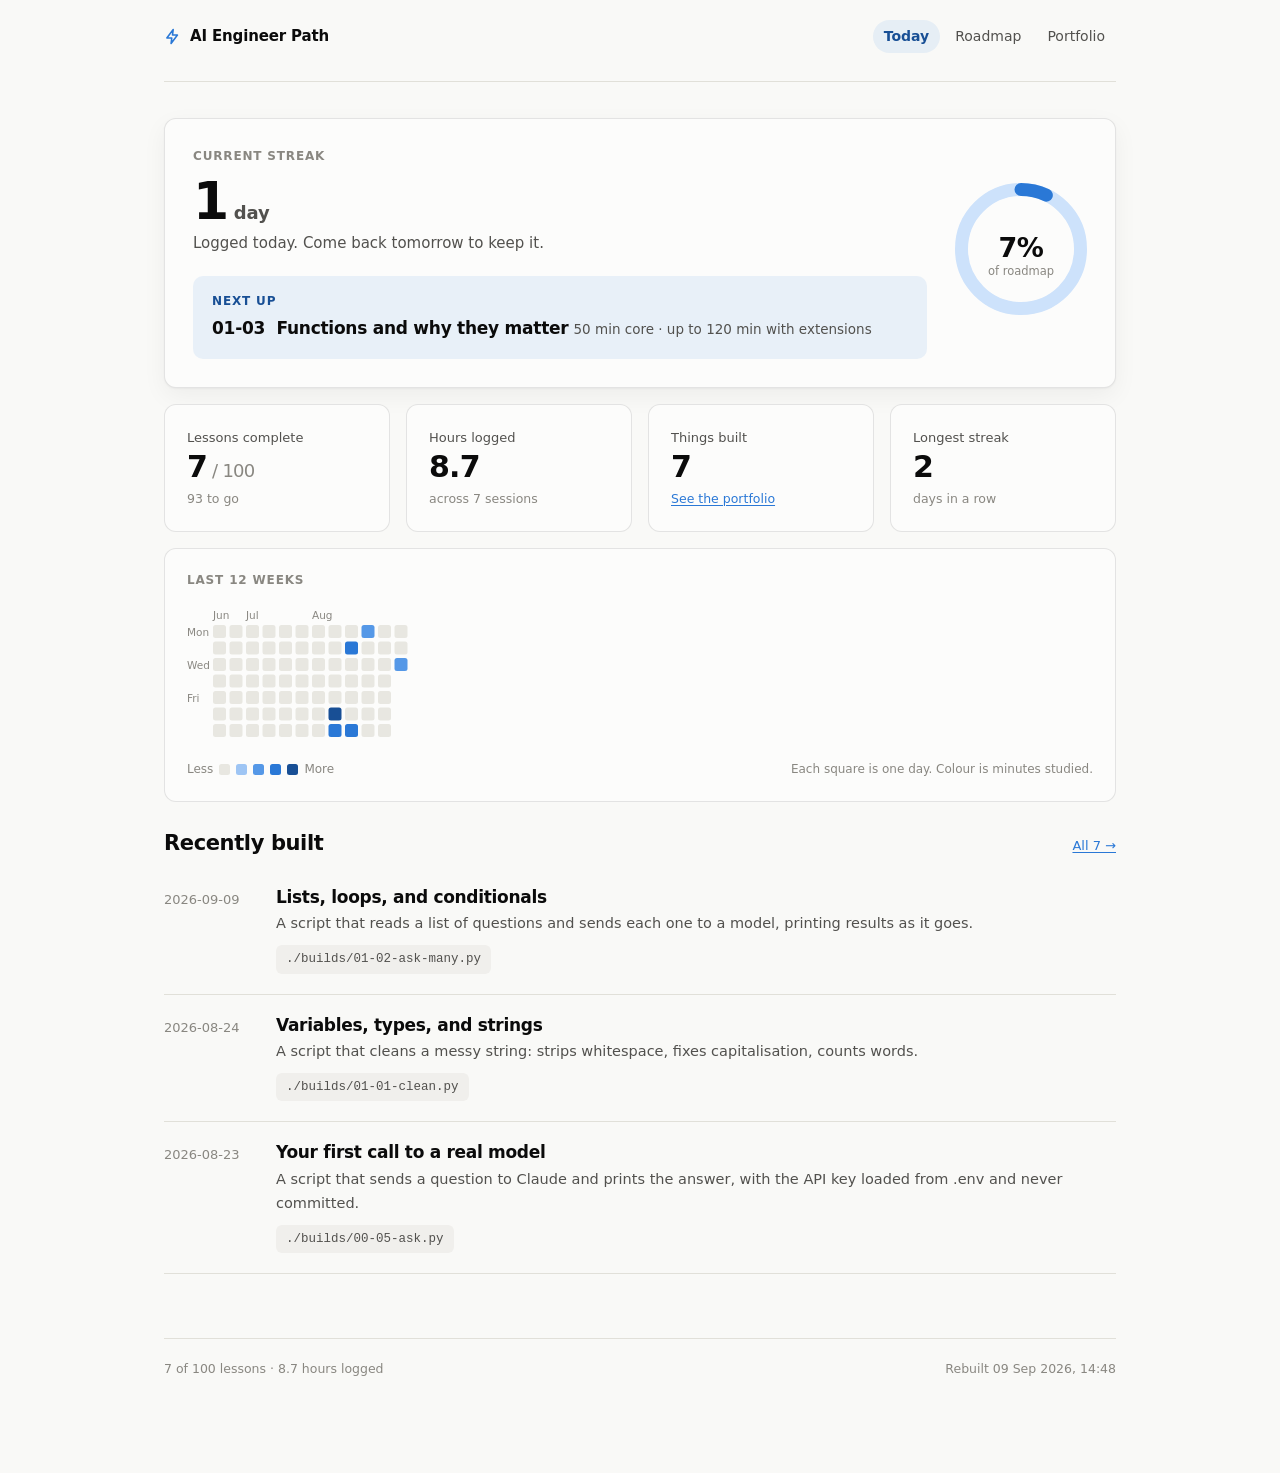
==== commit 4f4229d3: "Session: 01-02 complete Co-Authored-By: Claude Opus 5 <noreply@anthropic.com>" ====
--- a/docs/index.html
+++ b/docs/index.html
@@ -30,27 +30,27 @@
 <section class="hero">
   <div>
     <p class="eyebrow">Current streak</p>
-    <p class="hero__figure">0<span class="unit">days</span></p>
-    <p class="hero__sub">Last session was 9 days ago. Streaks restart at 1 — start one today.</p>
+    <p class="hero__figure">1<span class="unit">day</span></p>
+    <p class="hero__sub">Logged today. Come back tomorrow to keep it.</p>
 
-    <a class="cta" href="lessons/01-02-lists-loops-and-conditionals.html">
+    <a class="cta" href="lessons/01-03-functions-and-why-they-matter.html">
       <span class="cta__label">Next up</span>
-      <span class="cta__title">01-02 &nbsp;Lists, loops, and conditionals</span>
-      <span class="cta__meta">55 min core &middot; up to 120 min with extensions</span>
+      <span class="cta__title">01-03 &nbsp;Functions and why they matter</span>
+      <span class="cta__meta">50 min core &middot; up to 120 min with extensions</span>
     </a>
   </div>
 
   <div class="hero__ring"><svg width="132" height="132" viewBox="0 0 132 132" role="img"
-     aria-label="6 percent of the roadmap complete, 6 of 100 lessons">
+     aria-label="7 percent of the roadmap complete, 7 of 100 lessons">
   <circle cx="66.0" cy="66.0" r="59.5" fill="none"
           stroke="var(--accent-wash)" stroke-width="13"/>
   <circle cx="66.0" cy="66.0" r="59.5" fill="none"
           stroke="var(--accent)" stroke-width="13" stroke-linecap="round"
-          stroke-dasharray="22.43 351.42"
+          stroke-dasharray="26.17 347.68"
           transform="rotate(-90 66.0 66.0)"/>
   <text x="66.0" y="64.0" text-anchor="middle" dominant-baseline="central"
         font-family="system-ui, sans-serif" font-size="27" font-weight="620"
-        letter-spacing="-0.5" fill="var(--ink)">6%</text>
+        letter-spacing="-0.5" fill="var(--ink)">7%</text>
   <text x="66.0" y="88.0" text-anchor="middle" dominant-baseline="central"
         font-family="system-ui, sans-serif" font-size="11.5" fill="var(--muted)">of roadmap</text>
 </svg></div>
@@ -59,17 +59,17 @@
 <div class="grid">
   <div class="card stat">
     <span class="stat__label">Lessons complete</span>
-    <span class="stat__value">6<span style="font-size:18px;color:var(--muted);font-weight:500"> / 100</span></span>
-    <span class="stat__note">94 to go</span>
+    <span class="stat__value">7<span style="font-size:18px;color:var(--muted);font-weight:500"> / 100</span></span>
+    <span class="stat__note">93 to go</span>
   </div>
   <div class="card stat">
     <span class="stat__label">Hours logged</span>
-    <span class="stat__value">7.8</span>
-    <span class="stat__note">across 6 sessions</span>
+    <span class="stat__value">8.7</span>
+    <span class="stat__note">across 7 sessions</span>
   </div>
   <div class="card stat">
     <span class="stat__label">Things built</span>
-    <span class="stat__value">6</span>
+    <span class="stat__value">7</span>
     <span class="stat__note"><a href="portfolio.html">See the portfolio</a></span>
   </div>
   <div class="card stat">
@@ -81,7 +81,7 @@
 
 <section class="card" style="margin-bottom:16px">
   <p class="eyebrow" style="margin-bottom:14px">Last 12 weeks</p>
-  <svg class="heatmap" viewBox="0 0 224 132" width="224" height="132" role="img" aria-label="Study activity over the last 12 weeks"><text x="26.0" y="10" font-size="10.5" fill="var(--muted)" font-family="system-ui, sans-serif">Jun</text><text x="75.5" y="10" font-size="10.5" fill="var(--muted)" font-family="system-ui, sans-serif">Jul</text><text x="141.5" y="10" font-size="10.5" fill="var(--muted)" font-family="system-ui, sans-serif">Aug</text><text x="0" y="22.5" font-size="10.5" fill="var(--muted)" dominant-baseline="central" font-family="system-ui, sans-serif">Mon</text><text x="0" y="55.5" font-size="10.5" fill="var(--muted)" dominant-baseline="central" font-family="system-ui, sans-serif">Wed</text><text x="0" y="88.5" font-size="10.5" fill="var(--muted)" dominant-baseline="central" font-family="system-ui, sans-serif">Fri</text><rect x="26.0" y="16.0" width="13" height="13" rx="2.5" fill="var(--heat-0)"><title>Mon 15 Jun 2026: nothing logged</title></rect><rect x="26.0" y="32.5" width="13" height="13" rx="2.5" fill="var(--heat-0)"><title>Tue 16 Jun 2026: nothing logged</title></rect><rect x="26.0" y="49.0" width="13" height="13" rx="2.5" fill="var(--heat-0)"><title>Wed 17 Jun 2026: nothing logged</title></rect><rect x="26.0" y="65.5" width="13" height="13" rx="2.5" fill="var(--heat-0)"><title>Thu 18 Jun 2026: nothing logged</title></rect><rect x="26.0" y="82.0" width="13" height="13" rx="2.5" fill="var(--heat-0)"><title>Fri 19 Jun 2026: nothing logged</title></rect><rect x="26.0" y="98.5" width="13" height="13" rx="2.5" fill="var(--heat-0)"><title>Sat 20 Jun 2026: nothing logged</title></rect><rect x="26.0" y="115.0" width="13" height="13" rx="2.5" fill="var(--heat-0)"><title>Sun 21 Jun 2026: nothing logged</title></rect><rect x="42.5" y="16.0" width="13" height="13" rx="2.5" fill="var(--heat-0)"><title>Mon 22 Jun 2026: nothing logged</title></rect><rect x="42.5" y="32.5" width="13" height="13" rx="2.5" fill="var(--heat-0)"><title>Tue 23 Jun 2026: nothing logged</title></rect><rect x="42.5" y="49.0" width="13" height="13" rx="2.5" fill="var(--heat-0)"><title>Wed 24 Jun 2026: nothing logged</title></rect><rect x="42.5" y="65.5" width="13" height="13" rx="2.5" fill="var(--heat-0)"><title>Thu 25 Jun 2026: nothing logged</title></rect><rect x="42.5" y="82.0" width="13" height="13" rx="2.5" fill="var(--heat-0)"><title>Fri 26 Jun 2026: nothing logged</title></rect><rect x="42.5" y="98.5" width="13" height="13" rx="2.5" fill="var(--heat-0)"><title>Sat 27 Jun 2026: nothing logged</title></rect><rect x="42.5" y="115.0" width="13" height="13" rx="2.5" fill="var(--heat-0)"><title>Sun 28 Jun 2026: nothing logged</title></rect><rect x="59.0" y="16.0" width="13" height="13" rx="2.5" fill="var(--heat-0)"><title>Mon 29 Jun 2026: nothing logged</title></rect><rect x="59.0" y="32.5" width="13" height="13" rx="2.5" fill="var(--heat-0)"><title>Tue 30 Jun 2026: nothing logged</title></rect><rect x="59.0" y="49.0" width="13" height="13" rx="2.5" fill="var(--heat-0)"><title>Wed 01 Jul 2026: nothing logged</title></rect><rect x="59.0" y="65.5" width="13" height="13" rx="2.5" fill="var(--heat-0)"><title>Thu 02 Jul 2026: nothing logged</title></rect><rect x="59.0" y="82.0" width="13" height="13" rx="2.5" fill="var(--heat-0)"><title>Fri 03 Jul 2026: nothing logged</title></rect><rect x="59.0" y="98.5" width="13" height="13" rx="2.5" fill="var(--heat-0)"><title>Sat 04 Jul 2026: nothing logged</title></rect><rect x="59.0" y="115.0" width="13" height="13" rx="2.5" fill="var(--heat-0)"><title>Sun 05 Jul 2026: nothing logged</title></rect><rect x="75.5" y="16.0" width="13" height="13" rx="2.5" fill="var(--heat-0)"><title>Mon 06 Jul 2026: nothing logged</title></rect><rect x="75.5" y="32.5" width="13" height="13" rx="2.5" fill="var(--heat-0)"><title>Tue 07 Jul 2026: nothing logged</title></rect><rect x="75.5" y="49.0" width="13" height="13" rx="2.5" fill="var(--heat-0)"><title>Wed 08 Jul 2026: nothing logged</title></rect><rect x="75.5" y="65.5" width="13" height="13" rx="2.5" fill="var(--heat-0)"><title>Thu 09 Jul 2026: nothing logged</title></rect><rect x="75.5" y="82.0" width="13" height="13" rx="2.5" fill="var(--heat-0)"><title>Fri 10 Jul 2026: nothing logged</title></rect><rect x="75.5" y="98.5" width="13" height="13" rx="2.5" fill="var(--heat-0)"><title>Sat 11 Jul 2026: nothing logged</title></rect><rect x="75.5" y="115.0" width="13" height="13" rx="2.5" fill="var(--heat-0)"><title>Sun 12 Jul 2026: nothing logged</title></rect><rect x="92.0" y="16.0" width="13" height="13" rx="2.5" fill="var(--heat-0)"><title>Mon 13 Jul 2026: nothing logged</title></rect><rect x="92.0" y="32.5" width="13" height="13" rx="2.5" fill="var(--heat-0)"><title>Tue 14 Jul 2026: nothing logged</title></rect><rect x="92.0" y="49.0" width="13" height="13" rx="2.5" fill="var(--heat-0)"><title>Wed 15 Jul 2026: nothing logged</title></rect><rect x="92.0" y="65.5" width="13" height="13" rx="2.5" fill="var(--heat-0)"><title>Thu 16 Jul 2026: nothing logged</title></rect><rect x="92.0" y="82.0" width="13" height="13" rx="2.5" fill="var(--heat-0)"><title>Fri 17 Jul 2026: nothing logged</title></rect><rect x="92.0" y="98.5" width="13" height="13" rx="2.5" fill="var(--heat-0)"><title>Sat 18 Jul 2026: nothing logged</title></rect><rect x="92.0" y="115.0" width="13" height="13" rx="2.5" fill="var(--heat-0)"><title>Sun 19 Jul 2026: nothing logged</title></rect><rect x="108.5" y="16.0" width="13" height="13" rx="2.5" fill="var(--heat-0)"><title>Mon 20 Jul 2026: nothing logged</title></rect><rect x="108.5" y="32.5" width="13" height="13" rx="2.5" fill="var(--heat-0)"><title>Tue 21 Jul 2026: nothing logged</title></rect><rect x="108.5" y="49.0" width="13" height="13" rx="2.5" fill="var(--heat-0)"><title>Wed 22 Jul 2026: nothing logged</title></rect><rect x="108.5" y="65.5" width="13" height="13" rx="2.5" fill="var(--heat-0)"><title>Thu 23 Jul 2026: nothing logged</title></rect><rect x="108.5" y="82.0" width="13" height="13" rx="2.5" fill="var(--heat-0)"><title>Fri 24 Jul 2026: nothing logged</title></rect><rect x="108.5" y="98.5" width="13" height="13" rx="2.5" fill="var(--heat-0)"><title>Sat 25 Jul 2026: nothing logged</title></rect><rect x="108.5" y="115.0" width="13" height="13" rx="2.5" fill="var(--heat-0)"><title>Sun 26 Jul 2026: nothing logged</title></rect><rect x="125.0" y="16.0" width="13" height="13" rx="2.5" fill="var(--heat-0)"><title>Mon 27 Jul 2026: nothing logged</title></rect><rect x="125.0" y="32.5" width="13" height="13" rx="2.5" fill="var(--heat-0)"><title>Tue 28 Jul 2026: nothing logged</title></rect><rect x="125.0" y="49.0" width="13" height="13" rx="2.5" fill="var(--heat-0)"><title>Wed 29 Jul 2026: nothing logged</title></rect><rect x="125.0" y="65.5" width="13" height="13" rx="2.5" fill="var(--heat-0)"><title>Thu 30 Jul 2026: nothing logged</title></rect><rect x="125.0" y="82.0" width="13" height="13" rx="2.5" fill="var(--heat-0)"><title>Fri 31 Jul 2026: nothing logged</title></rect><rect x="125.0" y="98.5" width="13" height="13" rx="2.5" fill="var(--heat-0)"><title>Sat 01 Aug 2026: nothing logged</title></rect><rect x="125.0" y="115.0" width="13" height="13" rx="2.5" fill="var(--heat-0)"><title>Sun 02 Aug 2026: nothing logged</title></rect><rect x="141.5" y="16.0" width="13" height="13" rx="2.5" fill="var(--heat-0)"><title>Mon 03 Aug 2026: nothing logged</title></rect><rect x="141.5" y="32.5" width="13" height="13" rx="2.5" fill="var(--heat-0)"><title>Tue 04 Aug 2026: nothing logged</title></rect><rect x="141.5" y="49.0" width="13" height="13" rx="2.5" fill="var(--heat-0)"><title>Wed 05 Aug 2026: nothing logged</title></rect><rect x="141.5" y="65.5" width="13" height="13" rx="2.5" fill="var(--heat-0)"><title>Thu 06 Aug 2026: nothing logged</title></rect><rect x="141.5" y="82.0" width="13" height="13" rx="2.5" fill="var(--heat-0)"><title>Fri 07 Aug 2026: nothing logged</title></rect><rect x="141.5" y="98.5" width="13" height="13" rx="2.5" fill="var(--heat-0)"><title>Sat 08 Aug 2026: nothing logged</title></rect><rect x="141.5" y="115.0" width="13" height="13" rx="2.5" fill="var(--heat-0)"><title>Sun 09 Aug 2026: nothing logged</title></rect><rect x="158.0" y="16.0" width="13" height="13" rx="2.5" fill="var(--heat-0)"><title>Mon 10 Aug 2026: nothing logged</title></rect><rect x="158.0" y="32.5" width="13" height="13" rx="2.5" fill="var(--heat-0)"><title>Tue 11 Aug 2026: nothing logged</title></rect><rect x="158.0" y="49.0" width="13" height="13" rx="2.5" fill="var(--heat-0)"><title>Wed 12 Aug 2026: nothing logged</title></rect><rect x="158.0" y="65.5" width="13" height="13" rx="2.5" fill="var(--heat-0)"><title>Thu 13 Aug 2026: nothing logged</title></rect><rect x="158.0" y="82.0" width="13" height="13" rx="2.5" fill="var(--heat-0)"><title>Fri 14 Aug 2026: nothing logged</title></rect><rect x="158.0" y="98.5" width="13" height="13" rx="2.5" fill="var(--heat-4)"><title>Sat 15 Aug 2026: 185 min</title></rect><rect x="158.0" y="115.0" width="13" height="13" rx="2.5" fill="var(--heat-3)"><title>Sun 16 Aug 2026: 80 min</title></rect><rect x="174.5" y="16.0" width="13" height="13" rx="2.5" fill="var(--heat-0)"><title>Mon 17 Aug 2026: nothing logged</title></rect><rect x="174.5" y="32.5" width="13" height="13" rx="2.5" fill="var(--heat-3)"><title>Tue 18 Aug 2026: 60 min</title></rect><rect x="174.5" y="49.0" width="13" height="13" rx="2.5" fill="var(--heat-0)"><title>Wed 19 Aug 2026: nothing logged</title></rect><rect x="174.5" y="65.5" width="13" height="13" rx="2.5" fill="var(--heat-0)"><title>Thu 20 Aug 2026: nothing logged</title></rect><rect x="174.5" y="82.0" width="13" height="13" rx="2.5" fill="var(--heat-0)"><title>Fri 21 Aug 2026: nothing logged</title></rect><rect x="174.5" y="98.5" width="13" height="13" rx="2.5" fill="var(--heat-0)"><title>Sat 22 Aug 2026: nothing logged</title></rect><rect x="174.5" y="115.0" width="13" height="13" rx="2.5" fill="var(--heat-3)"><title>Sun 23 Aug 2026: 90 min</title></rect><rect x="191.0" y="16.0" width="13" height="13" rx="2.5" fill="var(--heat-2)"><title>Mon 24 Aug 2026: 50 min</title></rect><rect x="191.0" y="32.5" width="13" height="13" rx="2.5" fill="var(--heat-0)"><title>Tue 25 Aug 2026: nothing logged</title></rect><rect x="191.0" y="49.0" width="13" height="13" rx="2.5" fill="var(--heat-0)"><title>Wed 26 Aug 2026: nothing logged</title></rect><rect x="191.0" y="65.5" width="13" height="13" rx="2.5" fill="var(--heat-0)"><title>Thu 27 Aug 2026: nothing logged</title></rect><rect x="191.0" y="82.0" width="13" height="13" rx="2.5" fill="var(--heat-0)"><title>Fri 28 Aug 2026: nothing logged</title></rect><rect x="191.0" y="98.5" width="13" height="13" rx="2.5" fill="var(--heat-0)"><title>Sat 29 Aug 2026: nothing logged</title></rect><rect x="191.0" y="115.0" width="13" height="13" rx="2.5" fill="var(--heat-0)"><title>Sun 30 Aug 2026: nothing logged</title></rect><rect x="207.5" y="16.0" width="13" height="13" rx="2.5" fill="var(--heat-0)"><title>Mon 31 Aug 2026: nothing logged</title></rect><rect x="207.5" y="32.5" width="13" height="13" rx="2.5" fill="var(--heat-0)"><title>Tue 01 Sep 2026: nothing logged</title></rect><rect x="207.5" y="49.0" width="13" height="13" rx="2.5" fill="var(--heat-0)"><title>Wed 02 Sep 2026: nothing logged</title></rect></svg>
+  <svg class="heatmap" viewBox="0 0 224 132" width="224" height="132" role="img" aria-label="Study activity over the last 12 weeks"><text x="26.0" y="10" font-size="10.5" fill="var(--muted)" font-family="system-ui, sans-serif">Jun</text><text x="59.0" y="10" font-size="10.5" fill="var(--muted)" font-family="system-ui, sans-serif">Jul</text><text x="125.0" y="10" font-size="10.5" fill="var(--muted)" font-family="system-ui, sans-serif">Aug</text><text x="0" y="22.5" font-size="10.5" fill="var(--muted)" dominant-baseline="central" font-family="system-ui, sans-serif">Mon</text><text x="0" y="55.5" font-size="10.5" fill="var(--muted)" dominant-baseline="central" font-family="system-ui, sans-serif">Wed</text><text x="0" y="88.5" font-size="10.5" fill="var(--muted)" dominant-baseline="central" font-family="system-ui, sans-serif">Fri</text><rect x="26.0" y="16.0" width="13" height="13" rx="2.5" fill="var(--heat-0)"><title>Mon 22 Jun 2026: nothing logged</title></rect><rect x="26.0" y="32.5" width="13" height="13" rx="2.5" fill="var(--heat-0)"><title>Tue 23 Jun 2026: nothing logged</title></rect><rect x="26.0" y="49.0" width="13" height="13" rx="2.5" fill="var(--heat-0)"><title>Wed 24 Jun 2026: nothing logged</title></rect><rect x="26.0" y="65.5" width="13" height="13" rx="2.5" fill="var(--heat-0)"><title>Thu 25 Jun 2026: nothing logged</title></rect><rect x="26.0" y="82.0" width="13" height="13" rx="2.5" fill="var(--heat-0)"><title>Fri 26 Jun 2026: nothing logged</title></rect><rect x="26.0" y="98.5" width="13" height="13" rx="2.5" fill="var(--heat-0)"><title>Sat 27 Jun 2026: nothing logged</title></rect><rect x="26.0" y="115.0" width="13" height="13" rx="2.5" fill="var(--heat-0)"><title>Sun 28 Jun 2026: nothing logged</title></rect><rect x="42.5" y="16.0" width="13" height="13" rx="2.5" fill="var(--heat-0)"><title>Mon 29 Jun 2026: nothing logged</title></rect><rect x="42.5" y="32.5" width="13" height="13" rx="2.5" fill="var(--heat-0)"><title>Tue 30 Jun 2026: nothing logged</title></rect><rect x="42.5" y="49.0" width="13" height="13" rx="2.5" fill="var(--heat-0)"><title>Wed 01 Jul 2026: nothing logged</title></rect><rect x="42.5" y="65.5" width="13" height="13" rx="2.5" fill="var(--heat-0)"><title>Thu 02 Jul 2026: nothing logged</title></rect><rect x="42.5" y="82.0" width="13" height="13" rx="2.5" fill="var(--heat-0)"><title>Fri 03 Jul 2026: nothing logged</title></rect><rect x="42.5" y="98.5" width="13" height="13" rx="2.5" fill="var(--heat-0)"><title>Sat 04 Jul 2026: nothing logged</title></rect><rect x="42.5" y="115.0" width="13" height="13" rx="2.5" fill="var(--heat-0)"><title>Sun 05 Jul 2026: nothing logged</title></rect><rect x="59.0" y="16.0" width="13" height="13" rx="2.5" fill="var(--heat-0)"><title>Mon 06 Jul 2026: nothing logged</title></rect><rect x="59.0" y="32.5" width="13" height="13" rx="2.5" fill="var(--heat-0)"><title>Tue 07 Jul 2026: nothing logged</title></rect><rect x="59.0" y="49.0" width="13" height="13" rx="2.5" fill="var(--heat-0)"><title>Wed 08 Jul 2026: nothing logged</title></rect><rect x="59.0" y="65.5" width="13" height="13" rx="2.5" fill="var(--heat-0)"><title>Thu 09 Jul 2026: nothing logged</title></rect><rect x="59.0" y="82.0" width="13" height="13" rx="2.5" fill="var(--heat-0)"><title>Fri 10 Jul 2026: nothing logged</title></rect><rect x="59.0" y="98.5" width="13" height="13" rx="2.5" fill="var(--heat-0)"><title>Sat 11 Jul 2026: nothing logged</title></rect><rect x="59.0" y="115.0" width="13" height="13" rx="2.5" fill="var(--heat-0)"><title>Sun 12 Jul 2026: nothing logged</title></rect><rect x="75.5" y="16.0" width="13" height="13" rx="2.5" fill="var(--heat-0)"><title>Mon 13 Jul 2026: nothing logged</title></rect><rect x="75.5" y="32.5" width="13" height="13" rx="2.5" fill="var(--heat-0)"><title>Tue 14 Jul 2026: nothing logged</title></rect><rect x="75.5" y="49.0" width="13" height="13" rx="2.5" fill="var(--heat-0)"><title>Wed 15 Jul 2026: nothing logged</title></rect><rect x="75.5" y="65.5" width="13" height="13" rx="2.5" fill="var(--heat-0)"><title>Thu 16 Jul 2026: nothing logged</title></rect><rect x="75.5" y="82.0" width="13" height="13" rx="2.5" fill="var(--heat-0)"><title>Fri 17 Jul 2026: nothing logged</title></rect><rect x="75.5" y="98.5" width="13" height="13" rx="2.5" fill="var(--heat-0)"><title>Sat 18 Jul 2026: nothing logged</title></rect><rect x="75.5" y="115.0" width="13" height="13" rx="2.5" fill="var(--heat-0)"><title>Sun 19 Jul 2026: nothing logged</title></rect><rect x="92.0" y="16.0" width="13" height="13" rx="2.5" fill="var(--heat-0)"><title>Mon 20 Jul 2026: nothing logged</title></rect><rect x="92.0" y="32.5" width="13" height="13" rx="2.5" fill="var(--heat-0)"><title>Tue 21 Jul 2026: nothing logged</title></rect><rect x="92.0" y="49.0" width="13" height="13" rx="2.5" fill="var(--heat-0)"><title>Wed 22 Jul 2026: nothing logged</title></rect><rect x="92.0" y="65.5" width="13" height="13" rx="2.5" fill="var(--heat-0)"><title>Thu 23 Jul 2026: nothing logged</title></rect><rect x="92.0" y="82.0" width="13" height="13" rx="2.5" fill="var(--heat-0)"><title>Fri 24 Jul 2026: nothing logged</title></rect><rect x="92.0" y="98.5" width="13" height="13" rx="2.5" fill="var(--heat-0)"><title>Sat 25 Jul 2026: nothing logged</title></rect><rect x="92.0" y="115.0" width="13" height="13" rx="2.5" fill="var(--heat-0)"><title>Sun 26 Jul 2026: nothing logged</title></rect><rect x="108.5" y="16.0" width="13" height="13" rx="2.5" fill="var(--heat-0)"><title>Mon 27 Jul 2026: nothing logged</title></rect><rect x="108.5" y="32.5" width="13" height="13" rx="2.5" fill="var(--heat-0)"><title>Tue 28 Jul 2026: nothing logged</title></rect><rect x="108.5" y="49.0" width="13" height="13" rx="2.5" fill="var(--heat-0)"><title>Wed 29 Jul 2026: nothing logged</title></rect><rect x="108.5" y="65.5" width="13" height="13" rx="2.5" fill="var(--heat-0)"><title>Thu 30 Jul 2026: nothing logged</title></rect><rect x="108.5" y="82.0" width="13" height="13" rx="2.5" fill="var(--heat-0)"><title>Fri 31 Jul 2026: nothing logged</title></rect><rect x="108.5" y="98.5" width="13" height="13" rx="2.5" fill="var(--heat-0)"><title>Sat 01 Aug 2026: nothing logged</title></rect><rect x="108.5" y="115.0" width="13" height="13" rx="2.5" fill="var(--heat-0)"><title>Sun 02 Aug 2026: nothing logged</title></rect><rect x="125.0" y="16.0" width="13" height="13" rx="2.5" fill="var(--heat-0)"><title>Mon 03 Aug 2026: nothing logged</title></rect><rect x="125.0" y="32.5" width="13" height="13" rx="2.5" fill="var(--heat-0)"><title>Tue 04 Aug 2026: nothing logged</title></rect><rect x="125.0" y="49.0" width="13" height="13" rx="2.5" fill="var(--heat-0)"><title>Wed 05 Aug 2026: nothing logged</title></rect><rect x="125.0" y="65.5" width="13" height="13" rx="2.5" fill="var(--heat-0)"><title>Thu 06 Aug 2026: nothing logged</title></rect><rect x="125.0" y="82.0" width="13" height="13" rx="2.5" fill="var(--heat-0)"><title>Fri 07 Aug 2026: nothing logged</title></rect><rect x="125.0" y="98.5" width="13" height="13" rx="2.5" fill="var(--heat-0)"><title>Sat 08 Aug 2026: nothing logged</title></rect><rect x="125.0" y="115.0" width="13" height="13" rx="2.5" fill="var(--heat-0)"><title>Sun 09 Aug 2026: nothing logged</title></rect><rect x="141.5" y="16.0" width="13" height="13" rx="2.5" fill="var(--heat-0)"><title>Mon 10 Aug 2026: nothing logged</title></rect><rect x="141.5" y="32.5" width="13" height="13" rx="2.5" fill="var(--heat-0)"><title>Tue 11 Aug 2026: nothing logged</title></rect><rect x="141.5" y="49.0" width="13" height="13" rx="2.5" fill="var(--heat-0)"><title>Wed 12 Aug 2026: nothing logged</title></rect><rect x="141.5" y="65.5" width="13" height="13" rx="2.5" fill="var(--heat-0)"><title>Thu 13 Aug 2026: nothing logged</title></rect><rect x="141.5" y="82.0" width="13" height="13" rx="2.5" fill="var(--heat-0)"><title>Fri 14 Aug 2026: nothing logged</title></rect><rect x="141.5" y="98.5" width="13" height="13" rx="2.5" fill="var(--heat-4)"><title>Sat 15 Aug 2026: 185 min</title></rect><rect x="141.5" y="115.0" width="13" height="13" rx="2.5" fill="var(--heat-3)"><title>Sun 16 Aug 2026: 80 min</title></rect><rect x="158.0" y="16.0" width="13" height="13" rx="2.5" fill="var(--heat-0)"><title>Mon 17 Aug 2026: nothing logged</title></rect><rect x="158.0" y="32.5" width="13" height="13" rx="2.5" fill="var(--heat-3)"><title>Tue 18 Aug 2026: 60 min</title></rect><rect x="158.0" y="49.0" width="13" height="13" rx="2.5" fill="var(--heat-0)"><title>Wed 19 Aug 2026: nothing logged</title></rect><rect x="158.0" y="65.5" width="13" height="13" rx="2.5" fill="var(--heat-0)"><title>Thu 20 Aug 2026: nothing logged</title></rect><rect x="158.0" y="82.0" width="13" height="13" rx="2.5" fill="var(--heat-0)"><title>Fri 21 Aug 2026: nothing logged</title></rect><rect x="158.0" y="98.5" width="13" height="13" rx="2.5" fill="var(--heat-0)"><title>Sat 22 Aug 2026: nothing logged</title></rect><rect x="158.0" y="115.0" width="13" height="13" rx="2.5" fill="var(--heat-3)"><title>Sun 23 Aug 2026: 90 min</title></rect><rect x="174.5" y="16.0" width="13" height="13" rx="2.5" fill="var(--heat-2)"><title>Mon 24 Aug 2026: 50 min</title></rect><rect x="174.5" y="32.5" width="13" height="13" rx="2.5" fill="var(--heat-0)"><title>Tue 25 Aug 2026: nothing logged</title></rect><rect x="174.5" y="49.0" width="13" height="13" rx="2.5" fill="var(--heat-0)"><title>Wed 26 Aug 2026: nothing logged</title></rect><rect x="174.5" y="65.5" width="13" height="13" rx="2.5" fill="var(--heat-0)"><title>Thu 27 Aug 2026: nothing logged</title></rect><rect x="174.5" y="82.0" width="13" height="13" rx="2.5" fill="var(--heat-0)"><title>Fri 28 Aug 2026: nothing logged</title></rect><rect x="174.5" y="98.5" width="13" height="13" rx="2.5" fill="var(--heat-0)"><title>Sat 29 Aug 2026: nothing logged</title></rect><rect x="174.5" y="115.0" width="13" height="13" rx="2.5" fill="var(--heat-0)"><title>Sun 30 Aug 2026: nothing logged</title></rect><rect x="191.0" y="16.0" width="13" height="13" rx="2.5" fill="var(--heat-0)"><title>Mon 31 Aug 2026: nothing logged</title></rect><rect x="191.0" y="32.5" width="13" height="13" rx="2.5" fill="var(--heat-0)"><title>Tue 01 Sep 2026: nothing logged</title></rect><rect x="191.0" y="49.0" width="13" height="13" rx="2.5" fill="var(--heat-0)"><title>Wed 02 Sep 2026: nothing logged</title></rect><rect x="191.0" y="65.5" width="13" height="13" rx="2.5" fill="var(--heat-0)"><title>Thu 03 Sep 2026: nothing logged</title></rect><rect x="191.0" y="82.0" width="13" height="13" rx="2.5" fill="var(--heat-0)"><title>Fri 04 Sep 2026: nothing logged</title></rect><rect x="191.0" y="98.5" width="13" height="13" rx="2.5" fill="var(--heat-0)"><title>Sat 05 Sep 2026: nothing logged</title></rect><rect x="191.0" y="115.0" width="13" height="13" rx="2.5" fill="var(--heat-0)"><title>Sun 06 Sep 2026: nothing logged</title></rect><rect x="207.5" y="16.0" width="13" height="13" rx="2.5" fill="var(--heat-0)"><title>Mon 07 Sep 2026: nothing logged</title></rect><rect x="207.5" y="32.5" width="13" height="13" rx="2.5" fill="var(--heat-0)"><title>Tue 08 Sep 2026: nothing logged</title></rect><rect x="207.5" y="49.0" width="13" height="13" rx="2.5" fill="var(--heat-2)"><title>Wed 09 Sep 2026: 55 min</title></rect></svg>
   <div class="heat-legend">
     <span>Less</span>
     <span class="swatch" style="background:var(--heat-0)"></span>
@@ -97,7 +97,13 @@
 <section>
   <div class="module__head" style="padding-top:12px">
     <h2>Recently built</h2>
-    <span class="module__count"><a href="portfolio.html">All 6 &rarr;</a></span>
+    <span class="module__count"><a href="portfolio.html">All 7 &rarr;</a></span>
+  </div>
+  <div class="entry">
+    <div class="entry__date">2026-09-09</div>
+    <div>
+      <h3><a href="lessons/01-02-lists-loops-and-conditionals.html">Lists, loops, and conditionals</a></h3>
+<p class="entry__build">A script that reads a list of questions and sends each one to a model, printing results as it goes.</p><a class="entry__art" href="../builds/01-02-ask-many.py">./builds/01-02-ask-many.py</a>    </div>
   </div>
   <div class="entry">
     <div class="entry__date">2026-08-24</div>
@@ -111,19 +117,13 @@
       <h3><a href="lessons/00-05-your-first-call-to-a-real-model.html">Your first call to a real model</a></h3>
 <p class="entry__build">A script that sends a question to Claude and prints the answer, with the API key loaded from .env and never committed.</p><a class="entry__art" href="../builds/00-05-ask.py">./builds/00-05-ask.py</a>    </div>
   </div>
-  <div class="entry">
-    <div class="entry__date">2026-08-18</div>
-    <div>
-      <h3><a href="lessons/00-04-your-first-python-program.html">Your first Python program</a></h3>
-<p class="entry__build">A script that takes your name as input and prints a formatted greeting, committed to git.</p><a class="entry__art" href="../builds/00-04-greet.py">./builds/00-04-greet.py</a>    </div>
-  </div>
 </section>
 
   </main>
 
   <footer class="sitefoot">
-    <span>6 of 100 lessons &middot; 7.8 hours logged</span>
-    <span>Rebuilt 02 Sep 2026, 20:03</span>
+    <span>7 of 100 lessons &middot; 8.7 hours logged</span>
+    <span>Rebuilt 09 Sep 2026, 14:48</span>
   </footer>
 
 </div>
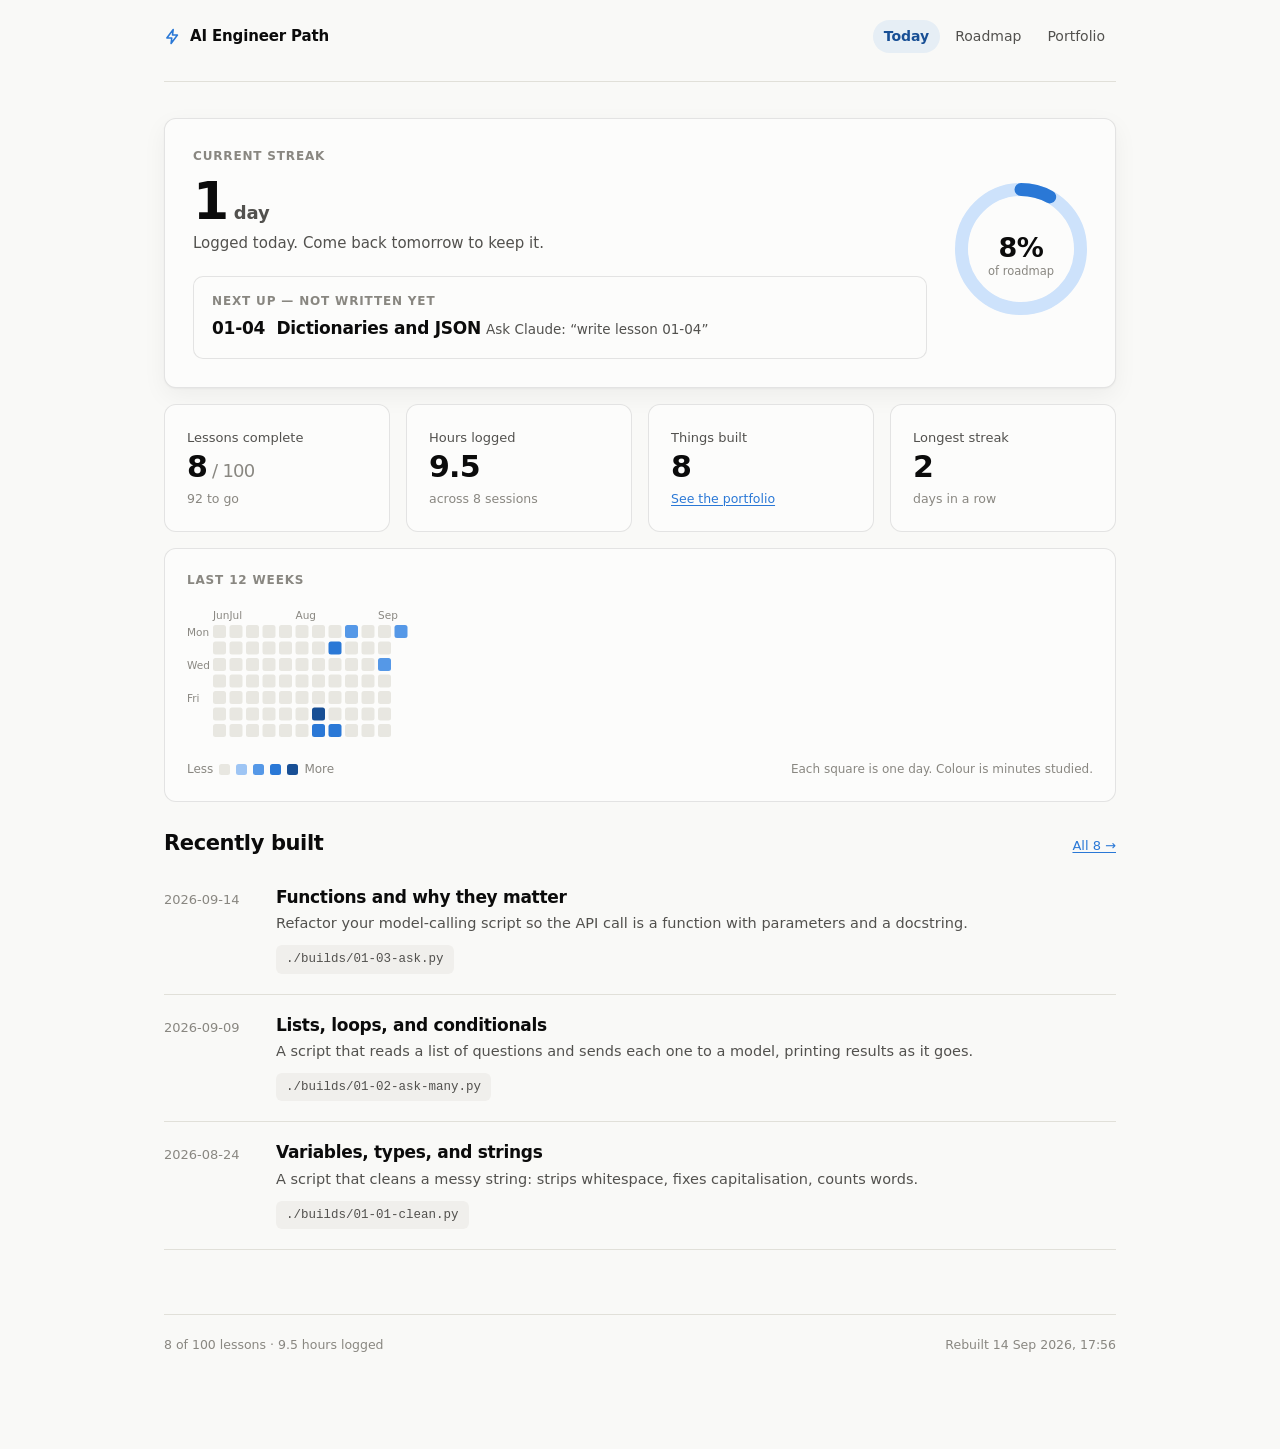
==== commit b735a920: "Session: 01-03 complete" ====
--- a/docs/index.html
+++ b/docs/index.html
@@ -33,24 +33,24 @@
     <p class="hero__figure">1<span class="unit">day</span></p>
     <p class="hero__sub">Logged today. Come back tomorrow to keep it.</p>
 
-    <a class="cta" href="lessons/01-03-functions-and-why-they-matter.html">
-      <span class="cta__label">Next up</span>
-      <span class="cta__title">01-03 &nbsp;Functions and why they matter</span>
-      <span class="cta__meta">50 min core &middot; up to 120 min with extensions</span>
-    </a>
+    <div class="cta cta--flat">
+      <span class="cta__label">Next up &mdash; not written yet</span>
+      <span class="cta__title">01-04 &nbsp;Dictionaries and JSON</span>
+      <span class="cta__meta">Ask Claude: &ldquo;write lesson 01-04&rdquo;</span>
+    </div>
   </div>
 
   <div class="hero__ring"><svg width="132" height="132" viewBox="0 0 132 132" role="img"
-     aria-label="7 percent of the roadmap complete, 7 of 100 lessons">
+     aria-label="8 percent of the roadmap complete, 8 of 100 lessons">
   <circle cx="66.0" cy="66.0" r="59.5" fill="none"
           stroke="var(--accent-wash)" stroke-width="13"/>
   <circle cx="66.0" cy="66.0" r="59.5" fill="none"
           stroke="var(--accent)" stroke-width="13" stroke-linecap="round"
-          stroke-dasharray="26.17 347.68"
+          stroke-dasharray="29.91 343.94"
           transform="rotate(-90 66.0 66.0)"/>
   <text x="66.0" y="64.0" text-anchor="middle" dominant-baseline="central"
         font-family="system-ui, sans-serif" font-size="27" font-weight="620"
-        letter-spacing="-0.5" fill="var(--ink)">7%</text>
+        letter-spacing="-0.5" fill="var(--ink)">8%</text>
   <text x="66.0" y="88.0" text-anchor="middle" dominant-baseline="central"
         font-family="system-ui, sans-serif" font-size="11.5" fill="var(--muted)">of roadmap</text>
 </svg></div>
@@ -59,17 +59,17 @@
 <div class="grid">
   <div class="card stat">
     <span class="stat__label">Lessons complete</span>
-    <span class="stat__value">7<span style="font-size:18px;color:var(--muted);font-weight:500"> / 100</span></span>
-    <span class="stat__note">93 to go</span>
+    <span class="stat__value">8<span style="font-size:18px;color:var(--muted);font-weight:500"> / 100</span></span>
+    <span class="stat__note">92 to go</span>
   </div>
   <div class="card stat">
     <span class="stat__label">Hours logged</span>
-    <span class="stat__value">8.7</span>
-    <span class="stat__note">across 7 sessions</span>
+    <span class="stat__value">9.5</span>
+    <span class="stat__note">across 8 sessions</span>
   </div>
   <div class="card stat">
     <span class="stat__label">Things built</span>
-    <span class="stat__value">7</span>
+    <span class="stat__value">8</span>
     <span class="stat__note"><a href="portfolio.html">See the portfolio</a></span>
   </div>
   <div class="card stat">
@@ -81,7 +81,7 @@
 
 <section class="card" style="margin-bottom:16px">
   <p class="eyebrow" style="margin-bottom:14px">Last 12 weeks</p>
-  <svg class="heatmap" viewBox="0 0 224 132" width="224" height="132" role="img" aria-label="Study activity over the last 12 weeks"><text x="26.0" y="10" font-size="10.5" fill="var(--muted)" font-family="system-ui, sans-serif">Jun</text><text x="59.0" y="10" font-size="10.5" fill="var(--muted)" font-family="system-ui, sans-serif">Jul</text><text x="125.0" y="10" font-size="10.5" fill="var(--muted)" font-family="system-ui, sans-serif">Aug</text><text x="0" y="22.5" font-size="10.5" fill="var(--muted)" dominant-baseline="central" font-family="system-ui, sans-serif">Mon</text><text x="0" y="55.5" font-size="10.5" fill="var(--muted)" dominant-baseline="central" font-family="system-ui, sans-serif">Wed</text><text x="0" y="88.5" font-size="10.5" fill="var(--muted)" dominant-baseline="central" font-family="system-ui, sans-serif">Fri</text><rect x="26.0" y="16.0" width="13" height="13" rx="2.5" fill="var(--heat-0)"><title>Mon 22 Jun 2026: nothing logged</title></rect><rect x="26.0" y="32.5" width="13" height="13" rx="2.5" fill="var(--heat-0)"><title>Tue 23 Jun 2026: nothing logged</title></rect><rect x="26.0" y="49.0" width="13" height="13" rx="2.5" fill="var(--heat-0)"><title>Wed 24 Jun 2026: nothing logged</title></rect><rect x="26.0" y="65.5" width="13" height="13" rx="2.5" fill="var(--heat-0)"><title>Thu 25 Jun 2026: nothing logged</title></rect><rect x="26.0" y="82.0" width="13" height="13" rx="2.5" fill="var(--heat-0)"><title>Fri 26 Jun 2026: nothing logged</title></rect><rect x="26.0" y="98.5" width="13" height="13" rx="2.5" fill="var(--heat-0)"><title>Sat 27 Jun 2026: nothing logged</title></rect><rect x="26.0" y="115.0" width="13" height="13" rx="2.5" fill="var(--heat-0)"><title>Sun 28 Jun 2026: nothing logged</title></rect><rect x="42.5" y="16.0" width="13" height="13" rx="2.5" fill="var(--heat-0)"><title>Mon 29 Jun 2026: nothing logged</title></rect><rect x="42.5" y="32.5" width="13" height="13" rx="2.5" fill="var(--heat-0)"><title>Tue 30 Jun 2026: nothing logged</title></rect><rect x="42.5" y="49.0" width="13" height="13" rx="2.5" fill="var(--heat-0)"><title>Wed 01 Jul 2026: nothing logged</title></rect><rect x="42.5" y="65.5" width="13" height="13" rx="2.5" fill="var(--heat-0)"><title>Thu 02 Jul 2026: nothing logged</title></rect><rect x="42.5" y="82.0" width="13" height="13" rx="2.5" fill="var(--heat-0)"><title>Fri 03 Jul 2026: nothing logged</title></rect><rect x="42.5" y="98.5" width="13" height="13" rx="2.5" fill="var(--heat-0)"><title>Sat 04 Jul 2026: nothing logged</title></rect><rect x="42.5" y="115.0" width="13" height="13" rx="2.5" fill="var(--heat-0)"><title>Sun 05 Jul 2026: nothing logged</title></rect><rect x="59.0" y="16.0" width="13" height="13" rx="2.5" fill="var(--heat-0)"><title>Mon 06 Jul 2026: nothing logged</title></rect><rect x="59.0" y="32.5" width="13" height="13" rx="2.5" fill="var(--heat-0)"><title>Tue 07 Jul 2026: nothing logged</title></rect><rect x="59.0" y="49.0" width="13" height="13" rx="2.5" fill="var(--heat-0)"><title>Wed 08 Jul 2026: nothing logged</title></rect><rect x="59.0" y="65.5" width="13" height="13" rx="2.5" fill="var(--heat-0)"><title>Thu 09 Jul 2026: nothing logged</title></rect><rect x="59.0" y="82.0" width="13" height="13" rx="2.5" fill="var(--heat-0)"><title>Fri 10 Jul 2026: nothing logged</title></rect><rect x="59.0" y="98.5" width="13" height="13" rx="2.5" fill="var(--heat-0)"><title>Sat 11 Jul 2026: nothing logged</title></rect><rect x="59.0" y="115.0" width="13" height="13" rx="2.5" fill="var(--heat-0)"><title>Sun 12 Jul 2026: nothing logged</title></rect><rect x="75.5" y="16.0" width="13" height="13" rx="2.5" fill="var(--heat-0)"><title>Mon 13 Jul 2026: nothing logged</title></rect><rect x="75.5" y="32.5" width="13" height="13" rx="2.5" fill="var(--heat-0)"><title>Tue 14 Jul 2026: nothing logged</title></rect><rect x="75.5" y="49.0" width="13" height="13" rx="2.5" fill="var(--heat-0)"><title>Wed 15 Jul 2026: nothing logged</title></rect><rect x="75.5" y="65.5" width="13" height="13" rx="2.5" fill="var(--heat-0)"><title>Thu 16 Jul 2026: nothing logged</title></rect><rect x="75.5" y="82.0" width="13" height="13" rx="2.5" fill="var(--heat-0)"><title>Fri 17 Jul 2026: nothing logged</title></rect><rect x="75.5" y="98.5" width="13" height="13" rx="2.5" fill="var(--heat-0)"><title>Sat 18 Jul 2026: nothing logged</title></rect><rect x="75.5" y="115.0" width="13" height="13" rx="2.5" fill="var(--heat-0)"><title>Sun 19 Jul 2026: nothing logged</title></rect><rect x="92.0" y="16.0" width="13" height="13" rx="2.5" fill="var(--heat-0)"><title>Mon 20 Jul 2026: nothing logged</title></rect><rect x="92.0" y="32.5" width="13" height="13" rx="2.5" fill="var(--heat-0)"><title>Tue 21 Jul 2026: nothing logged</title></rect><rect x="92.0" y="49.0" width="13" height="13" rx="2.5" fill="var(--heat-0)"><title>Wed 22 Jul 2026: nothing logged</title></rect><rect x="92.0" y="65.5" width="13" height="13" rx="2.5" fill="var(--heat-0)"><title>Thu 23 Jul 2026: nothing logged</title></rect><rect x="92.0" y="82.0" width="13" height="13" rx="2.5" fill="var(--heat-0)"><title>Fri 24 Jul 2026: nothing logged</title></rect><rect x="92.0" y="98.5" width="13" height="13" rx="2.5" fill="var(--heat-0)"><title>Sat 25 Jul 2026: nothing logged</title></rect><rect x="92.0" y="115.0" width="13" height="13" rx="2.5" fill="var(--heat-0)"><title>Sun 26 Jul 2026: nothing logged</title></rect><rect x="108.5" y="16.0" width="13" height="13" rx="2.5" fill="var(--heat-0)"><title>Mon 27 Jul 2026: nothing logged</title></rect><rect x="108.5" y="32.5" width="13" height="13" rx="2.5" fill="var(--heat-0)"><title>Tue 28 Jul 2026: nothing logged</title></rect><rect x="108.5" y="49.0" width="13" height="13" rx="2.5" fill="var(--heat-0)"><title>Wed 29 Jul 2026: nothing logged</title></rect><rect x="108.5" y="65.5" width="13" height="13" rx="2.5" fill="var(--heat-0)"><title>Thu 30 Jul 2026: nothing logged</title></rect><rect x="108.5" y="82.0" width="13" height="13" rx="2.5" fill="var(--heat-0)"><title>Fri 31 Jul 2026: nothing logged</title></rect><rect x="108.5" y="98.5" width="13" height="13" rx="2.5" fill="var(--heat-0)"><title>Sat 01 Aug 2026: nothing logged</title></rect><rect x="108.5" y="115.0" width="13" height="13" rx="2.5" fill="var(--heat-0)"><title>Sun 02 Aug 2026: nothing logged</title></rect><rect x="125.0" y="16.0" width="13" height="13" rx="2.5" fill="var(--heat-0)"><title>Mon 03 Aug 2026: nothing logged</title></rect><rect x="125.0" y="32.5" width="13" height="13" rx="2.5" fill="var(--heat-0)"><title>Tue 04 Aug 2026: nothing logged</title></rect><rect x="125.0" y="49.0" width="13" height="13" rx="2.5" fill="var(--heat-0)"><title>Wed 05 Aug 2026: nothing logged</title></rect><rect x="125.0" y="65.5" width="13" height="13" rx="2.5" fill="var(--heat-0)"><title>Thu 06 Aug 2026: nothing logged</title></rect><rect x="125.0" y="82.0" width="13" height="13" rx="2.5" fill="var(--heat-0)"><title>Fri 07 Aug 2026: nothing logged</title></rect><rect x="125.0" y="98.5" width="13" height="13" rx="2.5" fill="var(--heat-0)"><title>Sat 08 Aug 2026: nothing logged</title></rect><rect x="125.0" y="115.0" width="13" height="13" rx="2.5" fill="var(--heat-0)"><title>Sun 09 Aug 2026: nothing logged</title></rect><rect x="141.5" y="16.0" width="13" height="13" rx="2.5" fill="var(--heat-0)"><title>Mon 10 Aug 2026: nothing logged</title></rect><rect x="141.5" y="32.5" width="13" height="13" rx="2.5" fill="var(--heat-0)"><title>Tue 11 Aug 2026: nothing logged</title></rect><rect x="141.5" y="49.0" width="13" height="13" rx="2.5" fill="var(--heat-0)"><title>Wed 12 Aug 2026: nothing logged</title></rect><rect x="141.5" y="65.5" width="13" height="13" rx="2.5" fill="var(--heat-0)"><title>Thu 13 Aug 2026: nothing logged</title></rect><rect x="141.5" y="82.0" width="13" height="13" rx="2.5" fill="var(--heat-0)"><title>Fri 14 Aug 2026: nothing logged</title></rect><rect x="141.5" y="98.5" width="13" height="13" rx="2.5" fill="var(--heat-4)"><title>Sat 15 Aug 2026: 185 min</title></rect><rect x="141.5" y="115.0" width="13" height="13" rx="2.5" fill="var(--heat-3)"><title>Sun 16 Aug 2026: 80 min</title></rect><rect x="158.0" y="16.0" width="13" height="13" rx="2.5" fill="var(--heat-0)"><title>Mon 17 Aug 2026: nothing logged</title></rect><rect x="158.0" y="32.5" width="13" height="13" rx="2.5" fill="var(--heat-3)"><title>Tue 18 Aug 2026: 60 min</title></rect><rect x="158.0" y="49.0" width="13" height="13" rx="2.5" fill="var(--heat-0)"><title>Wed 19 Aug 2026: nothing logged</title></rect><rect x="158.0" y="65.5" width="13" height="13" rx="2.5" fill="var(--heat-0)"><title>Thu 20 Aug 2026: nothing logged</title></rect><rect x="158.0" y="82.0" width="13" height="13" rx="2.5" fill="var(--heat-0)"><title>Fri 21 Aug 2026: nothing logged</title></rect><rect x="158.0" y="98.5" width="13" height="13" rx="2.5" fill="var(--heat-0)"><title>Sat 22 Aug 2026: nothing logged</title></rect><rect x="158.0" y="115.0" width="13" height="13" rx="2.5" fill="var(--heat-3)"><title>Sun 23 Aug 2026: 90 min</title></rect><rect x="174.5" y="16.0" width="13" height="13" rx="2.5" fill="var(--heat-2)"><title>Mon 24 Aug 2026: 50 min</title></rect><rect x="174.5" y="32.5" width="13" height="13" rx="2.5" fill="var(--heat-0)"><title>Tue 25 Aug 2026: nothing logged</title></rect><rect x="174.5" y="49.0" width="13" height="13" rx="2.5" fill="var(--heat-0)"><title>Wed 26 Aug 2026: nothing logged</title></rect><rect x="174.5" y="65.5" width="13" height="13" rx="2.5" fill="var(--heat-0)"><title>Thu 27 Aug 2026: nothing logged</title></rect><rect x="174.5" y="82.0" width="13" height="13" rx="2.5" fill="var(--heat-0)"><title>Fri 28 Aug 2026: nothing logged</title></rect><rect x="174.5" y="98.5" width="13" height="13" rx="2.5" fill="var(--heat-0)"><title>Sat 29 Aug 2026: nothing logged</title></rect><rect x="174.5" y="115.0" width="13" height="13" rx="2.5" fill="var(--heat-0)"><title>Sun 30 Aug 2026: nothing logged</title></rect><rect x="191.0" y="16.0" width="13" height="13" rx="2.5" fill="var(--heat-0)"><title>Mon 31 Aug 2026: nothing logged</title></rect><rect x="191.0" y="32.5" width="13" height="13" rx="2.5" fill="var(--heat-0)"><title>Tue 01 Sep 2026: nothing logged</title></rect><rect x="191.0" y="49.0" width="13" height="13" rx="2.5" fill="var(--heat-0)"><title>Wed 02 Sep 2026: nothing logged</title></rect><rect x="191.0" y="65.5" width="13" height="13" rx="2.5" fill="var(--heat-0)"><title>Thu 03 Sep 2026: nothing logged</title></rect><rect x="191.0" y="82.0" width="13" height="13" rx="2.5" fill="var(--heat-0)"><title>Fri 04 Sep 2026: nothing logged</title></rect><rect x="191.0" y="98.5" width="13" height="13" rx="2.5" fill="var(--heat-0)"><title>Sat 05 Sep 2026: nothing logged</title></rect><rect x="191.0" y="115.0" width="13" height="13" rx="2.5" fill="var(--heat-0)"><title>Sun 06 Sep 2026: nothing logged</title></rect><rect x="207.5" y="16.0" width="13" height="13" rx="2.5" fill="var(--heat-0)"><title>Mon 07 Sep 2026: nothing logged</title></rect><rect x="207.5" y="32.5" width="13" height="13" rx="2.5" fill="var(--heat-0)"><title>Tue 08 Sep 2026: nothing logged</title></rect><rect x="207.5" y="49.0" width="13" height="13" rx="2.5" fill="var(--heat-2)"><title>Wed 09 Sep 2026: 55 min</title></rect></svg>
+  <svg class="heatmap" viewBox="0 0 224 132" width="224" height="132" role="img" aria-label="Study activity over the last 12 weeks"><text x="26.0" y="10" font-size="10.5" fill="var(--muted)" font-family="system-ui, sans-serif">Jun</text><text x="42.5" y="10" font-size="10.5" fill="var(--muted)" font-family="system-ui, sans-serif">Jul</text><text x="108.5" y="10" font-size="10.5" fill="var(--muted)" font-family="system-ui, sans-serif">Aug</text><text x="191.0" y="10" font-size="10.5" fill="var(--muted)" font-family="system-ui, sans-serif">Sep</text><text x="0" y="22.5" font-size="10.5" fill="var(--muted)" dominant-baseline="central" font-family="system-ui, sans-serif">Mon</text><text x="0" y="55.5" font-size="10.5" fill="var(--muted)" dominant-baseline="central" font-family="system-ui, sans-serif">Wed</text><text x="0" y="88.5" font-size="10.5" fill="var(--muted)" dominant-baseline="central" font-family="system-ui, sans-serif">Fri</text><rect x="26.0" y="16.0" width="13" height="13" rx="2.5" fill="var(--heat-0)"><title>Mon 29 Jun 2026: nothing logged</title></rect><rect x="26.0" y="32.5" width="13" height="13" rx="2.5" fill="var(--heat-0)"><title>Tue 30 Jun 2026: nothing logged</title></rect><rect x="26.0" y="49.0" width="13" height="13" rx="2.5" fill="var(--heat-0)"><title>Wed 01 Jul 2026: nothing logged</title></rect><rect x="26.0" y="65.5" width="13" height="13" rx="2.5" fill="var(--heat-0)"><title>Thu 02 Jul 2026: nothing logged</title></rect><rect x="26.0" y="82.0" width="13" height="13" rx="2.5" fill="var(--heat-0)"><title>Fri 03 Jul 2026: nothing logged</title></rect><rect x="26.0" y="98.5" width="13" height="13" rx="2.5" fill="var(--heat-0)"><title>Sat 04 Jul 2026: nothing logged</title></rect><rect x="26.0" y="115.0" width="13" height="13" rx="2.5" fill="var(--heat-0)"><title>Sun 05 Jul 2026: nothing logged</title></rect><rect x="42.5" y="16.0" width="13" height="13" rx="2.5" fill="var(--heat-0)"><title>Mon 06 Jul 2026: nothing logged</title></rect><rect x="42.5" y="32.5" width="13" height="13" rx="2.5" fill="var(--heat-0)"><title>Tue 07 Jul 2026: nothing logged</title></rect><rect x="42.5" y="49.0" width="13" height="13" rx="2.5" fill="var(--heat-0)"><title>Wed 08 Jul 2026: nothing logged</title></rect><rect x="42.5" y="65.5" width="13" height="13" rx="2.5" fill="var(--heat-0)"><title>Thu 09 Jul 2026: nothing logged</title></rect><rect x="42.5" y="82.0" width="13" height="13" rx="2.5" fill="var(--heat-0)"><title>Fri 10 Jul 2026: nothing logged</title></rect><rect x="42.5" y="98.5" width="13" height="13" rx="2.5" fill="var(--heat-0)"><title>Sat 11 Jul 2026: nothing logged</title></rect><rect x="42.5" y="115.0" width="13" height="13" rx="2.5" fill="var(--heat-0)"><title>Sun 12 Jul 2026: nothing logged</title></rect><rect x="59.0" y="16.0" width="13" height="13" rx="2.5" fill="var(--heat-0)"><title>Mon 13 Jul 2026: nothing logged</title></rect><rect x="59.0" y="32.5" width="13" height="13" rx="2.5" fill="var(--heat-0)"><title>Tue 14 Jul 2026: nothing logged</title></rect><rect x="59.0" y="49.0" width="13" height="13" rx="2.5" fill="var(--heat-0)"><title>Wed 15 Jul 2026: nothing logged</title></rect><rect x="59.0" y="65.5" width="13" height="13" rx="2.5" fill="var(--heat-0)"><title>Thu 16 Jul 2026: nothing logged</title></rect><rect x="59.0" y="82.0" width="13" height="13" rx="2.5" fill="var(--heat-0)"><title>Fri 17 Jul 2026: nothing logged</title></rect><rect x="59.0" y="98.5" width="13" height="13" rx="2.5" fill="var(--heat-0)"><title>Sat 18 Jul 2026: nothing logged</title></rect><rect x="59.0" y="115.0" width="13" height="13" rx="2.5" fill="var(--heat-0)"><title>Sun 19 Jul 2026: nothing logged</title></rect><rect x="75.5" y="16.0" width="13" height="13" rx="2.5" fill="var(--heat-0)"><title>Mon 20 Jul 2026: nothing logged</title></rect><rect x="75.5" y="32.5" width="13" height="13" rx="2.5" fill="var(--heat-0)"><title>Tue 21 Jul 2026: nothing logged</title></rect><rect x="75.5" y="49.0" width="13" height="13" rx="2.5" fill="var(--heat-0)"><title>Wed 22 Jul 2026: nothing logged</title></rect><rect x="75.5" y="65.5" width="13" height="13" rx="2.5" fill="var(--heat-0)"><title>Thu 23 Jul 2026: nothing logged</title></rect><rect x="75.5" y="82.0" width="13" height="13" rx="2.5" fill="var(--heat-0)"><title>Fri 24 Jul 2026: nothing logged</title></rect><rect x="75.5" y="98.5" width="13" height="13" rx="2.5" fill="var(--heat-0)"><title>Sat 25 Jul 2026: nothing logged</title></rect><rect x="75.5" y="115.0" width="13" height="13" rx="2.5" fill="var(--heat-0)"><title>Sun 26 Jul 2026: nothing logged</title></rect><rect x="92.0" y="16.0" width="13" height="13" rx="2.5" fill="var(--heat-0)"><title>Mon 27 Jul 2026: nothing logged</title></rect><rect x="92.0" y="32.5" width="13" height="13" rx="2.5" fill="var(--heat-0)"><title>Tue 28 Jul 2026: nothing logged</title></rect><rect x="92.0" y="49.0" width="13" height="13" rx="2.5" fill="var(--heat-0)"><title>Wed 29 Jul 2026: nothing logged</title></rect><rect x="92.0" y="65.5" width="13" height="13" rx="2.5" fill="var(--heat-0)"><title>Thu 30 Jul 2026: nothing logged</title></rect><rect x="92.0" y="82.0" width="13" height="13" rx="2.5" fill="var(--heat-0)"><title>Fri 31 Jul 2026: nothing logged</title></rect><rect x="92.0" y="98.5" width="13" height="13" rx="2.5" fill="var(--heat-0)"><title>Sat 01 Aug 2026: nothing logged</title></rect><rect x="92.0" y="115.0" width="13" height="13" rx="2.5" fill="var(--heat-0)"><title>Sun 02 Aug 2026: nothing logged</title></rect><rect x="108.5" y="16.0" width="13" height="13" rx="2.5" fill="var(--heat-0)"><title>Mon 03 Aug 2026: nothing logged</title></rect><rect x="108.5" y="32.5" width="13" height="13" rx="2.5" fill="var(--heat-0)"><title>Tue 04 Aug 2026: nothing logged</title></rect><rect x="108.5" y="49.0" width="13" height="13" rx="2.5" fill="var(--heat-0)"><title>Wed 05 Aug 2026: nothing logged</title></rect><rect x="108.5" y="65.5" width="13" height="13" rx="2.5" fill="var(--heat-0)"><title>Thu 06 Aug 2026: nothing logged</title></rect><rect x="108.5" y="82.0" width="13" height="13" rx="2.5" fill="var(--heat-0)"><title>Fri 07 Aug 2026: nothing logged</title></rect><rect x="108.5" y="98.5" width="13" height="13" rx="2.5" fill="var(--heat-0)"><title>Sat 08 Aug 2026: nothing logged</title></rect><rect x="108.5" y="115.0" width="13" height="13" rx="2.5" fill="var(--heat-0)"><title>Sun 09 Aug 2026: nothing logged</title></rect><rect x="125.0" y="16.0" width="13" height="13" rx="2.5" fill="var(--heat-0)"><title>Mon 10 Aug 2026: nothing logged</title></rect><rect x="125.0" y="32.5" width="13" height="13" rx="2.5" fill="var(--heat-0)"><title>Tue 11 Aug 2026: nothing logged</title></rect><rect x="125.0" y="49.0" width="13" height="13" rx="2.5" fill="var(--heat-0)"><title>Wed 12 Aug 2026: nothing logged</title></rect><rect x="125.0" y="65.5" width="13" height="13" rx="2.5" fill="var(--heat-0)"><title>Thu 13 Aug 2026: nothing logged</title></rect><rect x="125.0" y="82.0" width="13" height="13" rx="2.5" fill="var(--heat-0)"><title>Fri 14 Aug 2026: nothing logged</title></rect><rect x="125.0" y="98.5" width="13" height="13" rx="2.5" fill="var(--heat-4)"><title>Sat 15 Aug 2026: 185 min</title></rect><rect x="125.0" y="115.0" width="13" height="13" rx="2.5" fill="var(--heat-3)"><title>Sun 16 Aug 2026: 80 min</title></rect><rect x="141.5" y="16.0" width="13" height="13" rx="2.5" fill="var(--heat-0)"><title>Mon 17 Aug 2026: nothing logged</title></rect><rect x="141.5" y="32.5" width="13" height="13" rx="2.5" fill="var(--heat-3)"><title>Tue 18 Aug 2026: 60 min</title></rect><rect x="141.5" y="49.0" width="13" height="13" rx="2.5" fill="var(--heat-0)"><title>Wed 19 Aug 2026: nothing logged</title></rect><rect x="141.5" y="65.5" width="13" height="13" rx="2.5" fill="var(--heat-0)"><title>Thu 20 Aug 2026: nothing logged</title></rect><rect x="141.5" y="82.0" width="13" height="13" rx="2.5" fill="var(--heat-0)"><title>Fri 21 Aug 2026: nothing logged</title></rect><rect x="141.5" y="98.5" width="13" height="13" rx="2.5" fill="var(--heat-0)"><title>Sat 22 Aug 2026: nothing logged</title></rect><rect x="141.5" y="115.0" width="13" height="13" rx="2.5" fill="var(--heat-3)"><title>Sun 23 Aug 2026: 90 min</title></rect><rect x="158.0" y="16.0" width="13" height="13" rx="2.5" fill="var(--heat-2)"><title>Mon 24 Aug 2026: 50 min</title></rect><rect x="158.0" y="32.5" width="13" height="13" rx="2.5" fill="var(--heat-0)"><title>Tue 25 Aug 2026: nothing logged</title></rect><rect x="158.0" y="49.0" width="13" height="13" rx="2.5" fill="var(--heat-0)"><title>Wed 26 Aug 2026: nothing logged</title></rect><rect x="158.0" y="65.5" width="13" height="13" rx="2.5" fill="var(--heat-0)"><title>Thu 27 Aug 2026: nothing logged</title></rect><rect x="158.0" y="82.0" width="13" height="13" rx="2.5" fill="var(--heat-0)"><title>Fri 28 Aug 2026: nothing logged</title></rect><rect x="158.0" y="98.5" width="13" height="13" rx="2.5" fill="var(--heat-0)"><title>Sat 29 Aug 2026: nothing logged</title></rect><rect x="158.0" y="115.0" width="13" height="13" rx="2.5" fill="var(--heat-0)"><title>Sun 30 Aug 2026: nothing logged</title></rect><rect x="174.5" y="16.0" width="13" height="13" rx="2.5" fill="var(--heat-0)"><title>Mon 31 Aug 2026: nothing logged</title></rect><rect x="174.5" y="32.5" width="13" height="13" rx="2.5" fill="var(--heat-0)"><title>Tue 01 Sep 2026: nothing logged</title></rect><rect x="174.5" y="49.0" width="13" height="13" rx="2.5" fill="var(--heat-0)"><title>Wed 02 Sep 2026: nothing logged</title></rect><rect x="174.5" y="65.5" width="13" height="13" rx="2.5" fill="var(--heat-0)"><title>Thu 03 Sep 2026: nothing logged</title></rect><rect x="174.5" y="82.0" width="13" height="13" rx="2.5" fill="var(--heat-0)"><title>Fri 04 Sep 2026: nothing logged</title></rect><rect x="174.5" y="98.5" width="13" height="13" rx="2.5" fill="var(--heat-0)"><title>Sat 05 Sep 2026: nothing logged</title></rect><rect x="174.5" y="115.0" width="13" height="13" rx="2.5" fill="var(--heat-0)"><title>Sun 06 Sep 2026: nothing logged</title></rect><rect x="191.0" y="16.0" width="13" height="13" rx="2.5" fill="var(--heat-0)"><title>Mon 07 Sep 2026: nothing logged</title></rect><rect x="191.0" y="32.5" width="13" height="13" rx="2.5" fill="var(--heat-0)"><title>Tue 08 Sep 2026: nothing logged</title></rect><rect x="191.0" y="49.0" width="13" height="13" rx="2.5" fill="var(--heat-2)"><title>Wed 09 Sep 2026: 55 min</title></rect><rect x="191.0" y="65.5" width="13" height="13" rx="2.5" fill="var(--heat-0)"><title>Thu 10 Sep 2026: nothing logged</title></rect><rect x="191.0" y="82.0" width="13" height="13" rx="2.5" fill="var(--heat-0)"><title>Fri 11 Sep 2026: nothing logged</title></rect><rect x="191.0" y="98.5" width="13" height="13" rx="2.5" fill="var(--heat-0)"><title>Sat 12 Sep 2026: nothing logged</title></rect><rect x="191.0" y="115.0" width="13" height="13" rx="2.5" fill="var(--heat-0)"><title>Sun 13 Sep 2026: nothing logged</title></rect><rect x="207.5" y="16.0" width="13" height="13" rx="2.5" fill="var(--heat-2)"><title>Mon 14 Sep 2026: 50 min</title></rect></svg>
   <div class="heat-legend">
     <span>Less</span>
     <span class="swatch" style="background:var(--heat-0)"></span>
@@ -97,7 +97,13 @@
 <section>
   <div class="module__head" style="padding-top:12px">
     <h2>Recently built</h2>
-    <span class="module__count"><a href="portfolio.html">All 7 &rarr;</a></span>
+    <span class="module__count"><a href="portfolio.html">All 8 &rarr;</a></span>
+  </div>
+  <div class="entry">
+    <div class="entry__date">2026-09-14</div>
+    <div>
+      <h3><a href="lessons/01-03-functions-and-why-they-matter.html">Functions and why they matter</a></h3>
+<p class="entry__build">Refactor your model-calling script so the API call is a function with parameters and a docstring.</p><a class="entry__art" href="../builds/01-03-ask.py">./builds/01-03-ask.py</a>    </div>
   </div>
   <div class="entry">
     <div class="entry__date">2026-09-09</div>
@@ -111,19 +117,13 @@
       <h3><a href="lessons/01-01-variables-types-and-strings.html">Variables, types, and strings</a></h3>
 <p class="entry__build">A script that cleans a messy string: strips whitespace, fixes capitalisation, counts words.</p><a class="entry__art" href="../builds/01-01-clean.py">./builds/01-01-clean.py</a>    </div>
   </div>
-  <div class="entry">
-    <div class="entry__date">2026-08-23</div>
-    <div>
-      <h3><a href="lessons/00-05-your-first-call-to-a-real-model.html">Your first call to a real model</a></h3>
-<p class="entry__build">A script that sends a question to Claude and prints the answer, with the API key loaded from .env and never committed.</p><a class="entry__art" href="../builds/00-05-ask.py">./builds/00-05-ask.py</a>    </div>
-  </div>
 </section>
 
   </main>
 
   <footer class="sitefoot">
-    <span>7 of 100 lessons &middot; 8.7 hours logged</span>
-    <span>Rebuilt 09 Sep 2026, 14:48</span>
+    <span>8 of 100 lessons &middot; 9.5 hours logged</span>
+    <span>Rebuilt 14 Sep 2026, 17:56</span>
   </footer>
 
 </div>
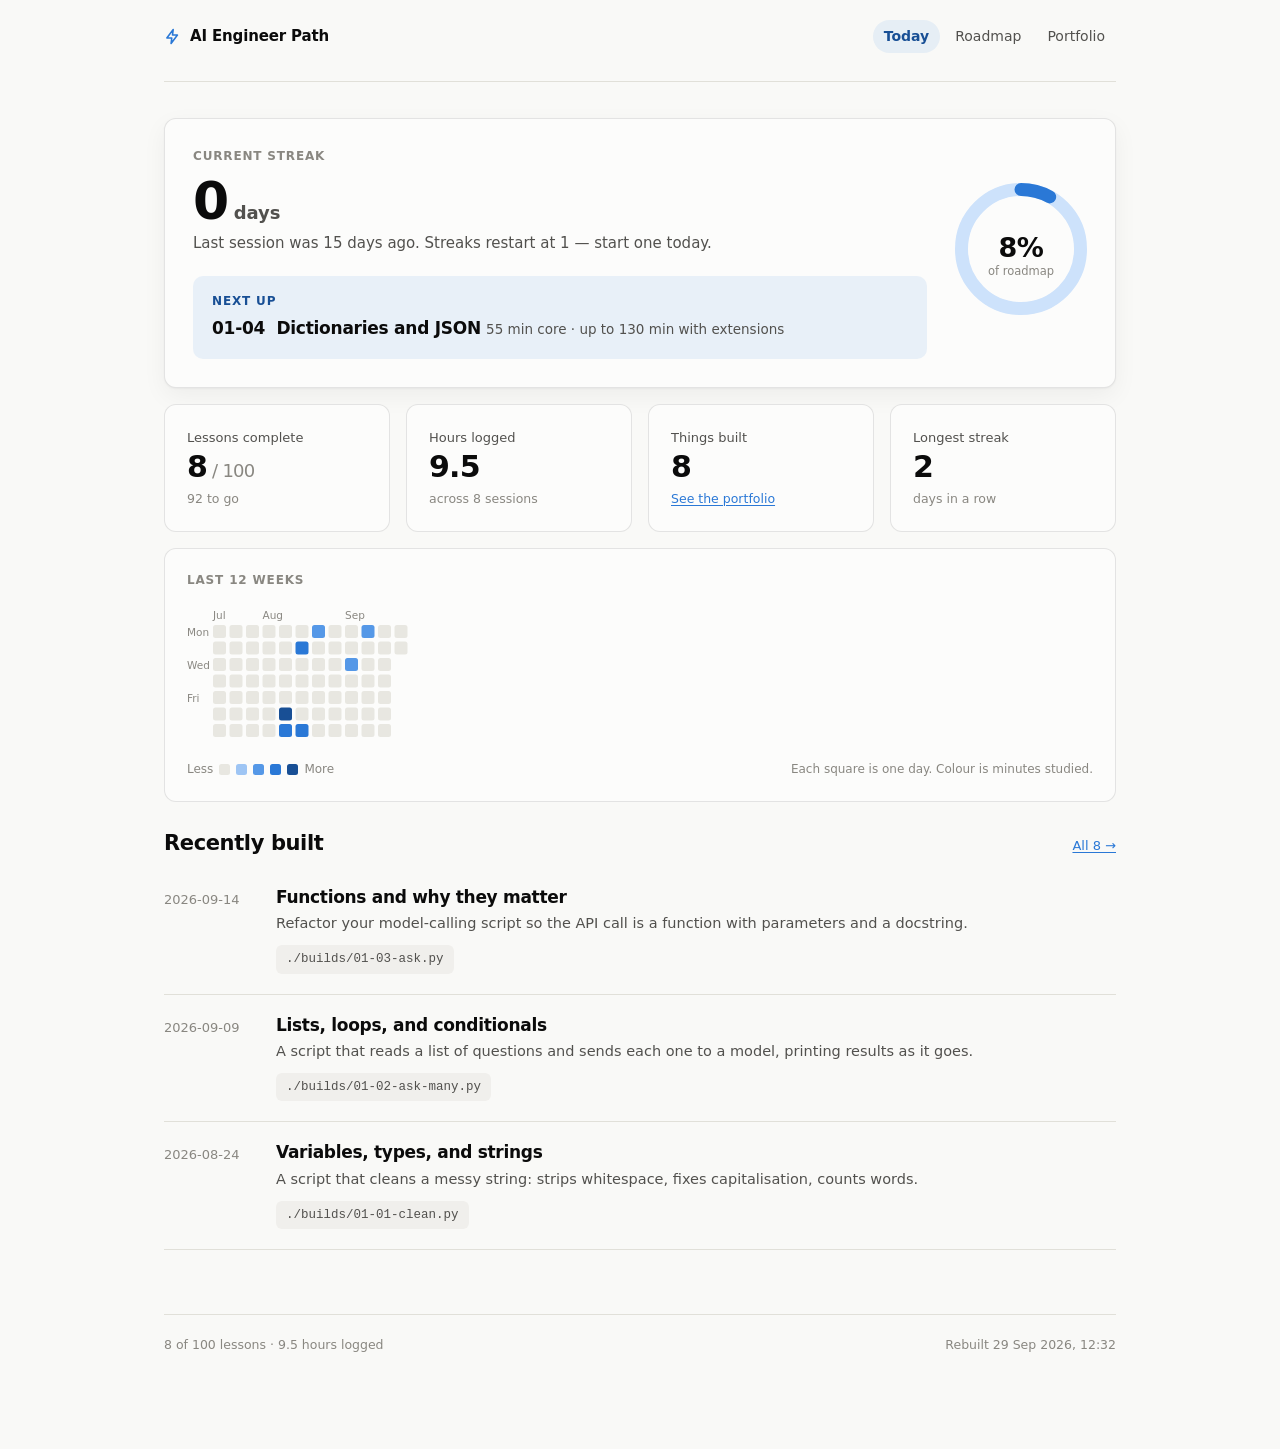
==== commit 6d07814d: "Add lesson 01-04: dictionaries and JSON Co-Authored-By: Claude Opus 5.5 <noreply@anthropic.com>" ====
--- a/docs/index.html
+++ b/docs/index.html
@@ -30,14 +30,14 @@
 <section class="hero">
   <div>
     <p class="eyebrow">Current streak</p>
-    <p class="hero__figure">1<span class="unit">day</span></p>
-    <p class="hero__sub">Logged today. Come back tomorrow to keep it.</p>
+    <p class="hero__figure">0<span class="unit">days</span></p>
+    <p class="hero__sub">Last session was 15 days ago. Streaks restart at 1 — start one today.</p>
 
-    <div class="cta cta--flat">
-      <span class="cta__label">Next up &mdash; not written yet</span>
+    <a class="cta" href="lessons/01-04-dictionaries-and-json.html">
+      <span class="cta__label">Next up</span>
       <span class="cta__title">01-04 &nbsp;Dictionaries and JSON</span>
-      <span class="cta__meta">Ask Claude: &ldquo;write lesson 01-04&rdquo;</span>
-    </div>
+      <span class="cta__meta">55 min core &middot; up to 130 min with extensions</span>
+    </a>
   </div>
 
   <div class="hero__ring"><svg width="132" height="132" viewBox="0 0 132 132" role="img"
@@ -81,7 +81,7 @@
 
 <section class="card" style="margin-bottom:16px">
   <p class="eyebrow" style="margin-bottom:14px">Last 12 weeks</p>
-  <svg class="heatmap" viewBox="0 0 224 132" width="224" height="132" role="img" aria-label="Study activity over the last 12 weeks"><text x="26.0" y="10" font-size="10.5" fill="var(--muted)" font-family="system-ui, sans-serif">Jun</text><text x="42.5" y="10" font-size="10.5" fill="var(--muted)" font-family="system-ui, sans-serif">Jul</text><text x="108.5" y="10" font-size="10.5" fill="var(--muted)" font-family="system-ui, sans-serif">Aug</text><text x="191.0" y="10" font-size="10.5" fill="var(--muted)" font-family="system-ui, sans-serif">Sep</text><text x="0" y="22.5" font-size="10.5" fill="var(--muted)" dominant-baseline="central" font-family="system-ui, sans-serif">Mon</text><text x="0" y="55.5" font-size="10.5" fill="var(--muted)" dominant-baseline="central" font-family="system-ui, sans-serif">Wed</text><text x="0" y="88.5" font-size="10.5" fill="var(--muted)" dominant-baseline="central" font-family="system-ui, sans-serif">Fri</text><rect x="26.0" y="16.0" width="13" height="13" rx="2.5" fill="var(--heat-0)"><title>Mon 29 Jun 2026: nothing logged</title></rect><rect x="26.0" y="32.5" width="13" height="13" rx="2.5" fill="var(--heat-0)"><title>Tue 30 Jun 2026: nothing logged</title></rect><rect x="26.0" y="49.0" width="13" height="13" rx="2.5" fill="var(--heat-0)"><title>Wed 01 Jul 2026: nothing logged</title></rect><rect x="26.0" y="65.5" width="13" height="13" rx="2.5" fill="var(--heat-0)"><title>Thu 02 Jul 2026: nothing logged</title></rect><rect x="26.0" y="82.0" width="13" height="13" rx="2.5" fill="var(--heat-0)"><title>Fri 03 Jul 2026: nothing logged</title></rect><rect x="26.0" y="98.5" width="13" height="13" rx="2.5" fill="var(--heat-0)"><title>Sat 04 Jul 2026: nothing logged</title></rect><rect x="26.0" y="115.0" width="13" height="13" rx="2.5" fill="var(--heat-0)"><title>Sun 05 Jul 2026: nothing logged</title></rect><rect x="42.5" y="16.0" width="13" height="13" rx="2.5" fill="var(--heat-0)"><title>Mon 06 Jul 2026: nothing logged</title></rect><rect x="42.5" y="32.5" width="13" height="13" rx="2.5" fill="var(--heat-0)"><title>Tue 07 Jul 2026: nothing logged</title></rect><rect x="42.5" y="49.0" width="13" height="13" rx="2.5" fill="var(--heat-0)"><title>Wed 08 Jul 2026: nothing logged</title></rect><rect x="42.5" y="65.5" width="13" height="13" rx="2.5" fill="var(--heat-0)"><title>Thu 09 Jul 2026: nothing logged</title></rect><rect x="42.5" y="82.0" width="13" height="13" rx="2.5" fill="var(--heat-0)"><title>Fri 10 Jul 2026: nothing logged</title></rect><rect x="42.5" y="98.5" width="13" height="13" rx="2.5" fill="var(--heat-0)"><title>Sat 11 Jul 2026: nothing logged</title></rect><rect x="42.5" y="115.0" width="13" height="13" rx="2.5" fill="var(--heat-0)"><title>Sun 12 Jul 2026: nothing logged</title></rect><rect x="59.0" y="16.0" width="13" height="13" rx="2.5" fill="var(--heat-0)"><title>Mon 13 Jul 2026: nothing logged</title></rect><rect x="59.0" y="32.5" width="13" height="13" rx="2.5" fill="var(--heat-0)"><title>Tue 14 Jul 2026: nothing logged</title></rect><rect x="59.0" y="49.0" width="13" height="13" rx="2.5" fill="var(--heat-0)"><title>Wed 15 Jul 2026: nothing logged</title></rect><rect x="59.0" y="65.5" width="13" height="13" rx="2.5" fill="var(--heat-0)"><title>Thu 16 Jul 2026: nothing logged</title></rect><rect x="59.0" y="82.0" width="13" height="13" rx="2.5" fill="var(--heat-0)"><title>Fri 17 Jul 2026: nothing logged</title></rect><rect x="59.0" y="98.5" width="13" height="13" rx="2.5" fill="var(--heat-0)"><title>Sat 18 Jul 2026: nothing logged</title></rect><rect x="59.0" y="115.0" width="13" height="13" rx="2.5" fill="var(--heat-0)"><title>Sun 19 Jul 2026: nothing logged</title></rect><rect x="75.5" y="16.0" width="13" height="13" rx="2.5" fill="var(--heat-0)"><title>Mon 20 Jul 2026: nothing logged</title></rect><rect x="75.5" y="32.5" width="13" height="13" rx="2.5" fill="var(--heat-0)"><title>Tue 21 Jul 2026: nothing logged</title></rect><rect x="75.5" y="49.0" width="13" height="13" rx="2.5" fill="var(--heat-0)"><title>Wed 22 Jul 2026: nothing logged</title></rect><rect x="75.5" y="65.5" width="13" height="13" rx="2.5" fill="var(--heat-0)"><title>Thu 23 Jul 2026: nothing logged</title></rect><rect x="75.5" y="82.0" width="13" height="13" rx="2.5" fill="var(--heat-0)"><title>Fri 24 Jul 2026: nothing logged</title></rect><rect x="75.5" y="98.5" width="13" height="13" rx="2.5" fill="var(--heat-0)"><title>Sat 25 Jul 2026: nothing logged</title></rect><rect x="75.5" y="115.0" width="13" height="13" rx="2.5" fill="var(--heat-0)"><title>Sun 26 Jul 2026: nothing logged</title></rect><rect x="92.0" y="16.0" width="13" height="13" rx="2.5" fill="var(--heat-0)"><title>Mon 27 Jul 2026: nothing logged</title></rect><rect x="92.0" y="32.5" width="13" height="13" rx="2.5" fill="var(--heat-0)"><title>Tue 28 Jul 2026: nothing logged</title></rect><rect x="92.0" y="49.0" width="13" height="13" rx="2.5" fill="var(--heat-0)"><title>Wed 29 Jul 2026: nothing logged</title></rect><rect x="92.0" y="65.5" width="13" height="13" rx="2.5" fill="var(--heat-0)"><title>Thu 30 Jul 2026: nothing logged</title></rect><rect x="92.0" y="82.0" width="13" height="13" rx="2.5" fill="var(--heat-0)"><title>Fri 31 Jul 2026: nothing logged</title></rect><rect x="92.0" y="98.5" width="13" height="13" rx="2.5" fill="var(--heat-0)"><title>Sat 01 Aug 2026: nothing logged</title></rect><rect x="92.0" y="115.0" width="13" height="13" rx="2.5" fill="var(--heat-0)"><title>Sun 02 Aug 2026: nothing logged</title></rect><rect x="108.5" y="16.0" width="13" height="13" rx="2.5" fill="var(--heat-0)"><title>Mon 03 Aug 2026: nothing logged</title></rect><rect x="108.5" y="32.5" width="13" height="13" rx="2.5" fill="var(--heat-0)"><title>Tue 04 Aug 2026: nothing logged</title></rect><rect x="108.5" y="49.0" width="13" height="13" rx="2.5" fill="var(--heat-0)"><title>Wed 05 Aug 2026: nothing logged</title></rect><rect x="108.5" y="65.5" width="13" height="13" rx="2.5" fill="var(--heat-0)"><title>Thu 06 Aug 2026: nothing logged</title></rect><rect x="108.5" y="82.0" width="13" height="13" rx="2.5" fill="var(--heat-0)"><title>Fri 07 Aug 2026: nothing logged</title></rect><rect x="108.5" y="98.5" width="13" height="13" rx="2.5" fill="var(--heat-0)"><title>Sat 08 Aug 2026: nothing logged</title></rect><rect x="108.5" y="115.0" width="13" height="13" rx="2.5" fill="var(--heat-0)"><title>Sun 09 Aug 2026: nothing logged</title></rect><rect x="125.0" y="16.0" width="13" height="13" rx="2.5" fill="var(--heat-0)"><title>Mon 10 Aug 2026: nothing logged</title></rect><rect x="125.0" y="32.5" width="13" height="13" rx="2.5" fill="var(--heat-0)"><title>Tue 11 Aug 2026: nothing logged</title></rect><rect x="125.0" y="49.0" width="13" height="13" rx="2.5" fill="var(--heat-0)"><title>Wed 12 Aug 2026: nothing logged</title></rect><rect x="125.0" y="65.5" width="13" height="13" rx="2.5" fill="var(--heat-0)"><title>Thu 13 Aug 2026: nothing logged</title></rect><rect x="125.0" y="82.0" width="13" height="13" rx="2.5" fill="var(--heat-0)"><title>Fri 14 Aug 2026: nothing logged</title></rect><rect x="125.0" y="98.5" width="13" height="13" rx="2.5" fill="var(--heat-4)"><title>Sat 15 Aug 2026: 185 min</title></rect><rect x="125.0" y="115.0" width="13" height="13" rx="2.5" fill="var(--heat-3)"><title>Sun 16 Aug 2026: 80 min</title></rect><rect x="141.5" y="16.0" width="13" height="13" rx="2.5" fill="var(--heat-0)"><title>Mon 17 Aug 2026: nothing logged</title></rect><rect x="141.5" y="32.5" width="13" height="13" rx="2.5" fill="var(--heat-3)"><title>Tue 18 Aug 2026: 60 min</title></rect><rect x="141.5" y="49.0" width="13" height="13" rx="2.5" fill="var(--heat-0)"><title>Wed 19 Aug 2026: nothing logged</title></rect><rect x="141.5" y="65.5" width="13" height="13" rx="2.5" fill="var(--heat-0)"><title>Thu 20 Aug 2026: nothing logged</title></rect><rect x="141.5" y="82.0" width="13" height="13" rx="2.5" fill="var(--heat-0)"><title>Fri 21 Aug 2026: nothing logged</title></rect><rect x="141.5" y="98.5" width="13" height="13" rx="2.5" fill="var(--heat-0)"><title>Sat 22 Aug 2026: nothing logged</title></rect><rect x="141.5" y="115.0" width="13" height="13" rx="2.5" fill="var(--heat-3)"><title>Sun 23 Aug 2026: 90 min</title></rect><rect x="158.0" y="16.0" width="13" height="13" rx="2.5" fill="var(--heat-2)"><title>Mon 24 Aug 2026: 50 min</title></rect><rect x="158.0" y="32.5" width="13" height="13" rx="2.5" fill="var(--heat-0)"><title>Tue 25 Aug 2026: nothing logged</title></rect><rect x="158.0" y="49.0" width="13" height="13" rx="2.5" fill="var(--heat-0)"><title>Wed 26 Aug 2026: nothing logged</title></rect><rect x="158.0" y="65.5" width="13" height="13" rx="2.5" fill="var(--heat-0)"><title>Thu 27 Aug 2026: nothing logged</title></rect><rect x="158.0" y="82.0" width="13" height="13" rx="2.5" fill="var(--heat-0)"><title>Fri 28 Aug 2026: nothing logged</title></rect><rect x="158.0" y="98.5" width="13" height="13" rx="2.5" fill="var(--heat-0)"><title>Sat 29 Aug 2026: nothing logged</title></rect><rect x="158.0" y="115.0" width="13" height="13" rx="2.5" fill="var(--heat-0)"><title>Sun 30 Aug 2026: nothing logged</title></rect><rect x="174.5" y="16.0" width="13" height="13" rx="2.5" fill="var(--heat-0)"><title>Mon 31 Aug 2026: nothing logged</title></rect><rect x="174.5" y="32.5" width="13" height="13" rx="2.5" fill="var(--heat-0)"><title>Tue 01 Sep 2026: nothing logged</title></rect><rect x="174.5" y="49.0" width="13" height="13" rx="2.5" fill="var(--heat-0)"><title>Wed 02 Sep 2026: nothing logged</title></rect><rect x="174.5" y="65.5" width="13" height="13" rx="2.5" fill="var(--heat-0)"><title>Thu 03 Sep 2026: nothing logged</title></rect><rect x="174.5" y="82.0" width="13" height="13" rx="2.5" fill="var(--heat-0)"><title>Fri 04 Sep 2026: nothing logged</title></rect><rect x="174.5" y="98.5" width="13" height="13" rx="2.5" fill="var(--heat-0)"><title>Sat 05 Sep 2026: nothing logged</title></rect><rect x="174.5" y="115.0" width="13" height="13" rx="2.5" fill="var(--heat-0)"><title>Sun 06 Sep 2026: nothing logged</title></rect><rect x="191.0" y="16.0" width="13" height="13" rx="2.5" fill="var(--heat-0)"><title>Mon 07 Sep 2026: nothing logged</title></rect><rect x="191.0" y="32.5" width="13" height="13" rx="2.5" fill="var(--heat-0)"><title>Tue 08 Sep 2026: nothing logged</title></rect><rect x="191.0" y="49.0" width="13" height="13" rx="2.5" fill="var(--heat-2)"><title>Wed 09 Sep 2026: 55 min</title></rect><rect x="191.0" y="65.5" width="13" height="13" rx="2.5" fill="var(--heat-0)"><title>Thu 10 Sep 2026: nothing logged</title></rect><rect x="191.0" y="82.0" width="13" height="13" rx="2.5" fill="var(--heat-0)"><title>Fri 11 Sep 2026: nothing logged</title></rect><rect x="191.0" y="98.5" width="13" height="13" rx="2.5" fill="var(--heat-0)"><title>Sat 12 Sep 2026: nothing logged</title></rect><rect x="191.0" y="115.0" width="13" height="13" rx="2.5" fill="var(--heat-0)"><title>Sun 13 Sep 2026: nothing logged</title></rect><rect x="207.5" y="16.0" width="13" height="13" rx="2.5" fill="var(--heat-2)"><title>Mon 14 Sep 2026: 50 min</title></rect></svg>
+  <svg class="heatmap" viewBox="0 0 224 132" width="224" height="132" role="img" aria-label="Study activity over the last 12 weeks"><text x="26.0" y="10" font-size="10.5" fill="var(--muted)" font-family="system-ui, sans-serif">Jul</text><text x="75.5" y="10" font-size="10.5" fill="var(--muted)" font-family="system-ui, sans-serif">Aug</text><text x="158.0" y="10" font-size="10.5" fill="var(--muted)" font-family="system-ui, sans-serif">Sep</text><text x="0" y="22.5" font-size="10.5" fill="var(--muted)" dominant-baseline="central" font-family="system-ui, sans-serif">Mon</text><text x="0" y="55.5" font-size="10.5" fill="var(--muted)" dominant-baseline="central" font-family="system-ui, sans-serif">Wed</text><text x="0" y="88.5" font-size="10.5" fill="var(--muted)" dominant-baseline="central" font-family="system-ui, sans-serif">Fri</text><rect x="26.0" y="16.0" width="13" height="13" rx="2.5" fill="var(--heat-0)"><title>Mon 13 Jul 2026: nothing logged</title></rect><rect x="26.0" y="32.5" width="13" height="13" rx="2.5" fill="var(--heat-0)"><title>Tue 14 Jul 2026: nothing logged</title></rect><rect x="26.0" y="49.0" width="13" height="13" rx="2.5" fill="var(--heat-0)"><title>Wed 15 Jul 2026: nothing logged</title></rect><rect x="26.0" y="65.5" width="13" height="13" rx="2.5" fill="var(--heat-0)"><title>Thu 16 Jul 2026: nothing logged</title></rect><rect x="26.0" y="82.0" width="13" height="13" rx="2.5" fill="var(--heat-0)"><title>Fri 17 Jul 2026: nothing logged</title></rect><rect x="26.0" y="98.5" width="13" height="13" rx="2.5" fill="var(--heat-0)"><title>Sat 18 Jul 2026: nothing logged</title></rect><rect x="26.0" y="115.0" width="13" height="13" rx="2.5" fill="var(--heat-0)"><title>Sun 19 Jul 2026: nothing logged</title></rect><rect x="42.5" y="16.0" width="13" height="13" rx="2.5" fill="var(--heat-0)"><title>Mon 20 Jul 2026: nothing logged</title></rect><rect x="42.5" y="32.5" width="13" height="13" rx="2.5" fill="var(--heat-0)"><title>Tue 21 Jul 2026: nothing logged</title></rect><rect x="42.5" y="49.0" width="13" height="13" rx="2.5" fill="var(--heat-0)"><title>Wed 22 Jul 2026: nothing logged</title></rect><rect x="42.5" y="65.5" width="13" height="13" rx="2.5" fill="var(--heat-0)"><title>Thu 23 Jul 2026: nothing logged</title></rect><rect x="42.5" y="82.0" width="13" height="13" rx="2.5" fill="var(--heat-0)"><title>Fri 24 Jul 2026: nothing logged</title></rect><rect x="42.5" y="98.5" width="13" height="13" rx="2.5" fill="var(--heat-0)"><title>Sat 25 Jul 2026: nothing logged</title></rect><rect x="42.5" y="115.0" width="13" height="13" rx="2.5" fill="var(--heat-0)"><title>Sun 26 Jul 2026: nothing logged</title></rect><rect x="59.0" y="16.0" width="13" height="13" rx="2.5" fill="var(--heat-0)"><title>Mon 27 Jul 2026: nothing logged</title></rect><rect x="59.0" y="32.5" width="13" height="13" rx="2.5" fill="var(--heat-0)"><title>Tue 28 Jul 2026: nothing logged</title></rect><rect x="59.0" y="49.0" width="13" height="13" rx="2.5" fill="var(--heat-0)"><title>Wed 29 Jul 2026: nothing logged</title></rect><rect x="59.0" y="65.5" width="13" height="13" rx="2.5" fill="var(--heat-0)"><title>Thu 30 Jul 2026: nothing logged</title></rect><rect x="59.0" y="82.0" width="13" height="13" rx="2.5" fill="var(--heat-0)"><title>Fri 31 Jul 2026: nothing logged</title></rect><rect x="59.0" y="98.5" width="13" height="13" rx="2.5" fill="var(--heat-0)"><title>Sat 01 Aug 2026: nothing logged</title></rect><rect x="59.0" y="115.0" width="13" height="13" rx="2.5" fill="var(--heat-0)"><title>Sun 02 Aug 2026: nothing logged</title></rect><rect x="75.5" y="16.0" width="13" height="13" rx="2.5" fill="var(--heat-0)"><title>Mon 03 Aug 2026: nothing logged</title></rect><rect x="75.5" y="32.5" width="13" height="13" rx="2.5" fill="var(--heat-0)"><title>Tue 04 Aug 2026: nothing logged</title></rect><rect x="75.5" y="49.0" width="13" height="13" rx="2.5" fill="var(--heat-0)"><title>Wed 05 Aug 2026: nothing logged</title></rect><rect x="75.5" y="65.5" width="13" height="13" rx="2.5" fill="var(--heat-0)"><title>Thu 06 Aug 2026: nothing logged</title></rect><rect x="75.5" y="82.0" width="13" height="13" rx="2.5" fill="var(--heat-0)"><title>Fri 07 Aug 2026: nothing logged</title></rect><rect x="75.5" y="98.5" width="13" height="13" rx="2.5" fill="var(--heat-0)"><title>Sat 08 Aug 2026: nothing logged</title></rect><rect x="75.5" y="115.0" width="13" height="13" rx="2.5" fill="var(--heat-0)"><title>Sun 09 Aug 2026: nothing logged</title></rect><rect x="92.0" y="16.0" width="13" height="13" rx="2.5" fill="var(--heat-0)"><title>Mon 10 Aug 2026: nothing logged</title></rect><rect x="92.0" y="32.5" width="13" height="13" rx="2.5" fill="var(--heat-0)"><title>Tue 11 Aug 2026: nothing logged</title></rect><rect x="92.0" y="49.0" width="13" height="13" rx="2.5" fill="var(--heat-0)"><title>Wed 12 Aug 2026: nothing logged</title></rect><rect x="92.0" y="65.5" width="13" height="13" rx="2.5" fill="var(--heat-0)"><title>Thu 13 Aug 2026: nothing logged</title></rect><rect x="92.0" y="82.0" width="13" height="13" rx="2.5" fill="var(--heat-0)"><title>Fri 14 Aug 2026: nothing logged</title></rect><rect x="92.0" y="98.5" width="13" height="13" rx="2.5" fill="var(--heat-4)"><title>Sat 15 Aug 2026: 185 min</title></rect><rect x="92.0" y="115.0" width="13" height="13" rx="2.5" fill="var(--heat-3)"><title>Sun 16 Aug 2026: 80 min</title></rect><rect x="108.5" y="16.0" width="13" height="13" rx="2.5" fill="var(--heat-0)"><title>Mon 17 Aug 2026: nothing logged</title></rect><rect x="108.5" y="32.5" width="13" height="13" rx="2.5" fill="var(--heat-3)"><title>Tue 18 Aug 2026: 60 min</title></rect><rect x="108.5" y="49.0" width="13" height="13" rx="2.5" fill="var(--heat-0)"><title>Wed 19 Aug 2026: nothing logged</title></rect><rect x="108.5" y="65.5" width="13" height="13" rx="2.5" fill="var(--heat-0)"><title>Thu 20 Aug 2026: nothing logged</title></rect><rect x="108.5" y="82.0" width="13" height="13" rx="2.5" fill="var(--heat-0)"><title>Fri 21 Aug 2026: nothing logged</title></rect><rect x="108.5" y="98.5" width="13" height="13" rx="2.5" fill="var(--heat-0)"><title>Sat 22 Aug 2026: nothing logged</title></rect><rect x="108.5" y="115.0" width="13" height="13" rx="2.5" fill="var(--heat-3)"><title>Sun 23 Aug 2026: 90 min</title></rect><rect x="125.0" y="16.0" width="13" height="13" rx="2.5" fill="var(--heat-2)"><title>Mon 24 Aug 2026: 50 min</title></rect><rect x="125.0" y="32.5" width="13" height="13" rx="2.5" fill="var(--heat-0)"><title>Tue 25 Aug 2026: nothing logged</title></rect><rect x="125.0" y="49.0" width="13" height="13" rx="2.5" fill="var(--heat-0)"><title>Wed 26 Aug 2026: nothing logged</title></rect><rect x="125.0" y="65.5" width="13" height="13" rx="2.5" fill="var(--heat-0)"><title>Thu 27 Aug 2026: nothing logged</title></rect><rect x="125.0" y="82.0" width="13" height="13" rx="2.5" fill="var(--heat-0)"><title>Fri 28 Aug 2026: nothing logged</title></rect><rect x="125.0" y="98.5" width="13" height="13" rx="2.5" fill="var(--heat-0)"><title>Sat 29 Aug 2026: nothing logged</title></rect><rect x="125.0" y="115.0" width="13" height="13" rx="2.5" fill="var(--heat-0)"><title>Sun 30 Aug 2026: nothing logged</title></rect><rect x="141.5" y="16.0" width="13" height="13" rx="2.5" fill="var(--heat-0)"><title>Mon 31 Aug 2026: nothing logged</title></rect><rect x="141.5" y="32.5" width="13" height="13" rx="2.5" fill="var(--heat-0)"><title>Tue 01 Sep 2026: nothing logged</title></rect><rect x="141.5" y="49.0" width="13" height="13" rx="2.5" fill="var(--heat-0)"><title>Wed 02 Sep 2026: nothing logged</title></rect><rect x="141.5" y="65.5" width="13" height="13" rx="2.5" fill="var(--heat-0)"><title>Thu 03 Sep 2026: nothing logged</title></rect><rect x="141.5" y="82.0" width="13" height="13" rx="2.5" fill="var(--heat-0)"><title>Fri 04 Sep 2026: nothing logged</title></rect><rect x="141.5" y="98.5" width="13" height="13" rx="2.5" fill="var(--heat-0)"><title>Sat 05 Sep 2026: nothing logged</title></rect><rect x="141.5" y="115.0" width="13" height="13" rx="2.5" fill="var(--heat-0)"><title>Sun 06 Sep 2026: nothing logged</title></rect><rect x="158.0" y="16.0" width="13" height="13" rx="2.5" fill="var(--heat-0)"><title>Mon 07 Sep 2026: nothing logged</title></rect><rect x="158.0" y="32.5" width="13" height="13" rx="2.5" fill="var(--heat-0)"><title>Tue 08 Sep 2026: nothing logged</title></rect><rect x="158.0" y="49.0" width="13" height="13" rx="2.5" fill="var(--heat-2)"><title>Wed 09 Sep 2026: 55 min</title></rect><rect x="158.0" y="65.5" width="13" height="13" rx="2.5" fill="var(--heat-0)"><title>Thu 10 Sep 2026: nothing logged</title></rect><rect x="158.0" y="82.0" width="13" height="13" rx="2.5" fill="var(--heat-0)"><title>Fri 11 Sep 2026: nothing logged</title></rect><rect x="158.0" y="98.5" width="13" height="13" rx="2.5" fill="var(--heat-0)"><title>Sat 12 Sep 2026: nothing logged</title></rect><rect x="158.0" y="115.0" width="13" height="13" rx="2.5" fill="var(--heat-0)"><title>Sun 13 Sep 2026: nothing logged</title></rect><rect x="174.5" y="16.0" width="13" height="13" rx="2.5" fill="var(--heat-2)"><title>Mon 14 Sep 2026: 50 min</title></rect><rect x="174.5" y="32.5" width="13" height="13" rx="2.5" fill="var(--heat-0)"><title>Tue 15 Sep 2026: nothing logged</title></rect><rect x="174.5" y="49.0" width="13" height="13" rx="2.5" fill="var(--heat-0)"><title>Wed 16 Sep 2026: nothing logged</title></rect><rect x="174.5" y="65.5" width="13" height="13" rx="2.5" fill="var(--heat-0)"><title>Thu 17 Sep 2026: nothing logged</title></rect><rect x="174.5" y="82.0" width="13" height="13" rx="2.5" fill="var(--heat-0)"><title>Fri 18 Sep 2026: nothing logged</title></rect><rect x="174.5" y="98.5" width="13" height="13" rx="2.5" fill="var(--heat-0)"><title>Sat 19 Sep 2026: nothing logged</title></rect><rect x="174.5" y="115.0" width="13" height="13" rx="2.5" fill="var(--heat-0)"><title>Sun 20 Sep 2026: nothing logged</title></rect><rect x="191.0" y="16.0" width="13" height="13" rx="2.5" fill="var(--heat-0)"><title>Mon 21 Sep 2026: nothing logged</title></rect><rect x="191.0" y="32.5" width="13" height="13" rx="2.5" fill="var(--heat-0)"><title>Tue 22 Sep 2026: nothing logged</title></rect><rect x="191.0" y="49.0" width="13" height="13" rx="2.5" fill="var(--heat-0)"><title>Wed 23 Sep 2026: nothing logged</title></rect><rect x="191.0" y="65.5" width="13" height="13" rx="2.5" fill="var(--heat-0)"><title>Thu 24 Sep 2026: nothing logged</title></rect><rect x="191.0" y="82.0" width="13" height="13" rx="2.5" fill="var(--heat-0)"><title>Fri 25 Sep 2026: nothing logged</title></rect><rect x="191.0" y="98.5" width="13" height="13" rx="2.5" fill="var(--heat-0)"><title>Sat 26 Sep 2026: nothing logged</title></rect><rect x="191.0" y="115.0" width="13" height="13" rx="2.5" fill="var(--heat-0)"><title>Sun 27 Sep 2026: nothing logged</title></rect><rect x="207.5" y="16.0" width="13" height="13" rx="2.5" fill="var(--heat-0)"><title>Mon 28 Sep 2026: nothing logged</title></rect><rect x="207.5" y="32.5" width="13" height="13" rx="2.5" fill="var(--heat-0)"><title>Tue 29 Sep 2026: nothing logged</title></rect></svg>
   <div class="heat-legend">
     <span>Less</span>
     <span class="swatch" style="background:var(--heat-0)"></span>
@@ -123,7 +123,7 @@
 
   <footer class="sitefoot">
     <span>8 of 100 lessons &middot; 9.5 hours logged</span>
-    <span>Rebuilt 14 Sep 2026, 17:56</span>
+    <span>Rebuilt 29 Sep 2026, 12:32</span>
   </footer>
 
 </div>
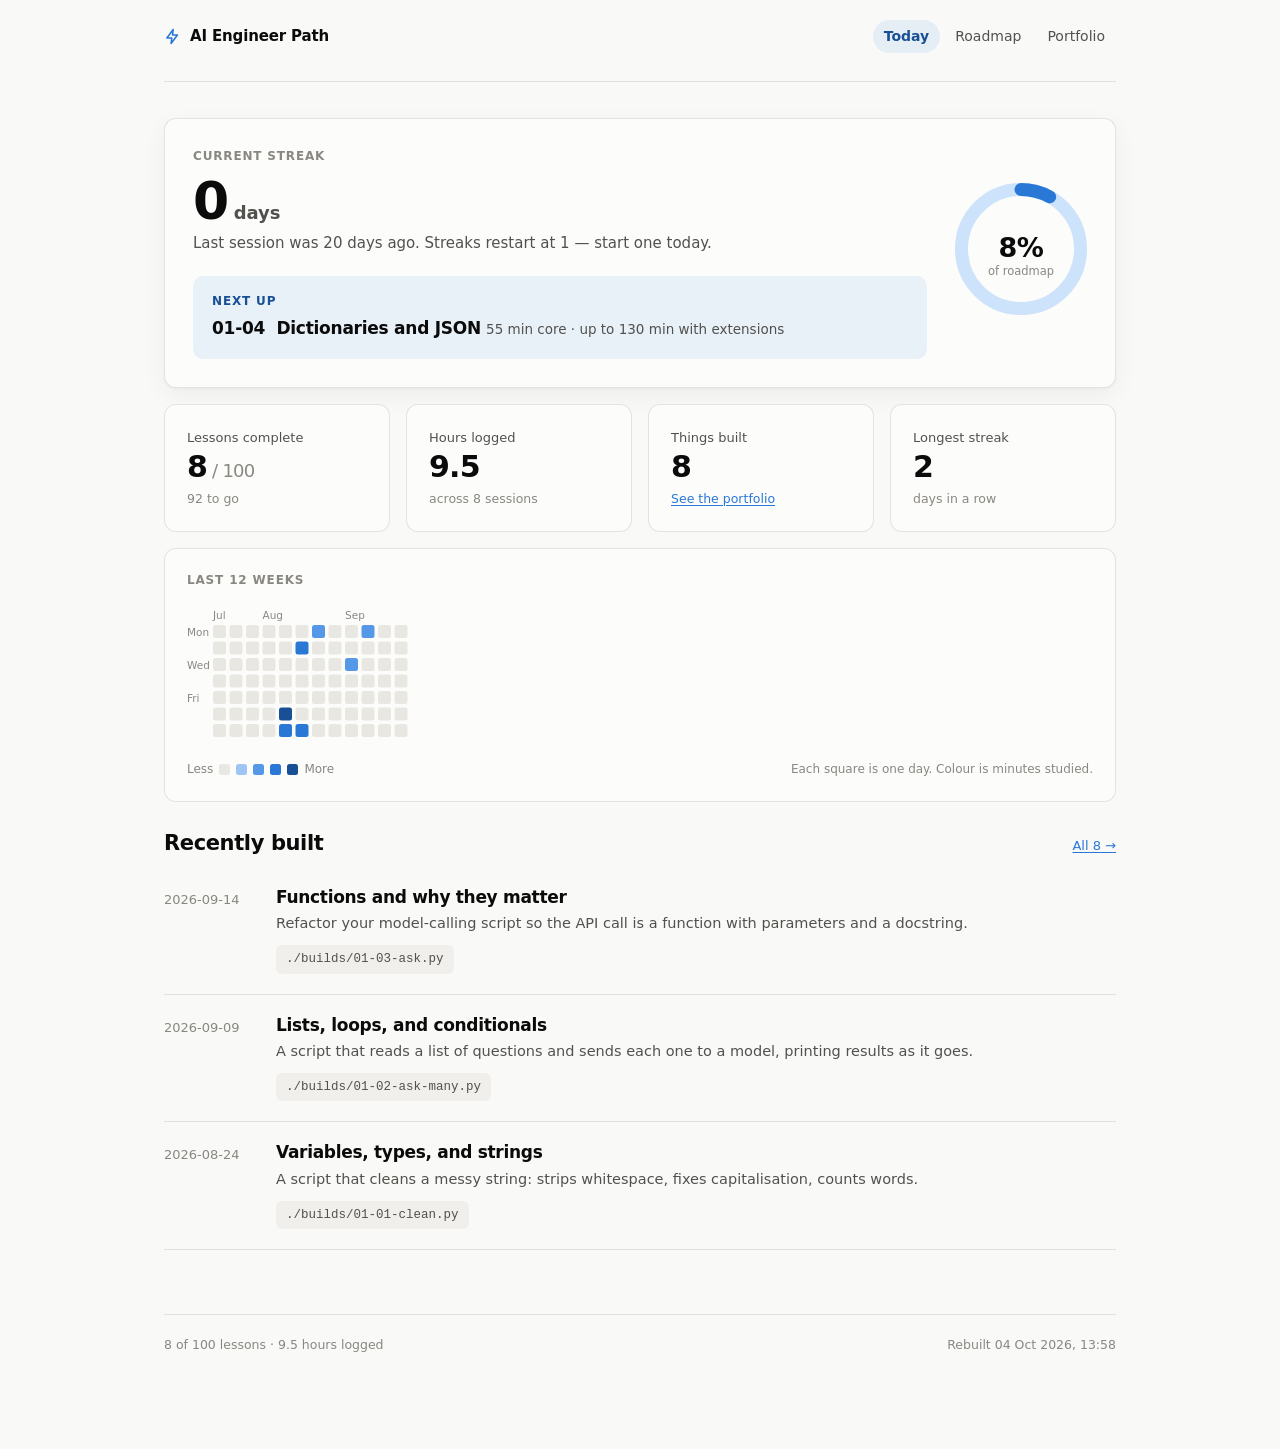
==== commit c4b04acf: "Add Free practice section to lessons, scaffold, and workflow Co-Authored-By: Claude Opus 5.5 <norepl" ====
--- a/docs/index.html
+++ b/docs/index.html
@@ -31,7 +31,7 @@
   <div>
     <p class="eyebrow">Current streak</p>
     <p class="hero__figure">0<span class="unit">days</span></p>
-    <p class="hero__sub">Last session was 15 days ago. Streaks restart at 1 — start one today.</p>
+    <p class="hero__sub">Last session was 20 days ago. Streaks restart at 1 — start one today.</p>
 
     <a class="cta" href="lessons/01-04-dictionaries-and-json.html">
       <span class="cta__label">Next up</span>
@@ -81,7 +81,7 @@
 
 <section class="card" style="margin-bottom:16px">
   <p class="eyebrow" style="margin-bottom:14px">Last 12 weeks</p>
-  <svg class="heatmap" viewBox="0 0 224 132" width="224" height="132" role="img" aria-label="Study activity over the last 12 weeks"><text x="26.0" y="10" font-size="10.5" fill="var(--muted)" font-family="system-ui, sans-serif">Jul</text><text x="75.5" y="10" font-size="10.5" fill="var(--muted)" font-family="system-ui, sans-serif">Aug</text><text x="158.0" y="10" font-size="10.5" fill="var(--muted)" font-family="system-ui, sans-serif">Sep</text><text x="0" y="22.5" font-size="10.5" fill="var(--muted)" dominant-baseline="central" font-family="system-ui, sans-serif">Mon</text><text x="0" y="55.5" font-size="10.5" fill="var(--muted)" dominant-baseline="central" font-family="system-ui, sans-serif">Wed</text><text x="0" y="88.5" font-size="10.5" fill="var(--muted)" dominant-baseline="central" font-family="system-ui, sans-serif">Fri</text><rect x="26.0" y="16.0" width="13" height="13" rx="2.5" fill="var(--heat-0)"><title>Mon 13 Jul 2026: nothing logged</title></rect><rect x="26.0" y="32.5" width="13" height="13" rx="2.5" fill="var(--heat-0)"><title>Tue 14 Jul 2026: nothing logged</title></rect><rect x="26.0" y="49.0" width="13" height="13" rx="2.5" fill="var(--heat-0)"><title>Wed 15 Jul 2026: nothing logged</title></rect><rect x="26.0" y="65.5" width="13" height="13" rx="2.5" fill="var(--heat-0)"><title>Thu 16 Jul 2026: nothing logged</title></rect><rect x="26.0" y="82.0" width="13" height="13" rx="2.5" fill="var(--heat-0)"><title>Fri 17 Jul 2026: nothing logged</title></rect><rect x="26.0" y="98.5" width="13" height="13" rx="2.5" fill="var(--heat-0)"><title>Sat 18 Jul 2026: nothing logged</title></rect><rect x="26.0" y="115.0" width="13" height="13" rx="2.5" fill="var(--heat-0)"><title>Sun 19 Jul 2026: nothing logged</title></rect><rect x="42.5" y="16.0" width="13" height="13" rx="2.5" fill="var(--heat-0)"><title>Mon 20 Jul 2026: nothing logged</title></rect><rect x="42.5" y="32.5" width="13" height="13" rx="2.5" fill="var(--heat-0)"><title>Tue 21 Jul 2026: nothing logged</title></rect><rect x="42.5" y="49.0" width="13" height="13" rx="2.5" fill="var(--heat-0)"><title>Wed 22 Jul 2026: nothing logged</title></rect><rect x="42.5" y="65.5" width="13" height="13" rx="2.5" fill="var(--heat-0)"><title>Thu 23 Jul 2026: nothing logged</title></rect><rect x="42.5" y="82.0" width="13" height="13" rx="2.5" fill="var(--heat-0)"><title>Fri 24 Jul 2026: nothing logged</title></rect><rect x="42.5" y="98.5" width="13" height="13" rx="2.5" fill="var(--heat-0)"><title>Sat 25 Jul 2026: nothing logged</title></rect><rect x="42.5" y="115.0" width="13" height="13" rx="2.5" fill="var(--heat-0)"><title>Sun 26 Jul 2026: nothing logged</title></rect><rect x="59.0" y="16.0" width="13" height="13" rx="2.5" fill="var(--heat-0)"><title>Mon 27 Jul 2026: nothing logged</title></rect><rect x="59.0" y="32.5" width="13" height="13" rx="2.5" fill="var(--heat-0)"><title>Tue 28 Jul 2026: nothing logged</title></rect><rect x="59.0" y="49.0" width="13" height="13" rx="2.5" fill="var(--heat-0)"><title>Wed 29 Jul 2026: nothing logged</title></rect><rect x="59.0" y="65.5" width="13" height="13" rx="2.5" fill="var(--heat-0)"><title>Thu 30 Jul 2026: nothing logged</title></rect><rect x="59.0" y="82.0" width="13" height="13" rx="2.5" fill="var(--heat-0)"><title>Fri 31 Jul 2026: nothing logged</title></rect><rect x="59.0" y="98.5" width="13" height="13" rx="2.5" fill="var(--heat-0)"><title>Sat 01 Aug 2026: nothing logged</title></rect><rect x="59.0" y="115.0" width="13" height="13" rx="2.5" fill="var(--heat-0)"><title>Sun 02 Aug 2026: nothing logged</title></rect><rect x="75.5" y="16.0" width="13" height="13" rx="2.5" fill="var(--heat-0)"><title>Mon 03 Aug 2026: nothing logged</title></rect><rect x="75.5" y="32.5" width="13" height="13" rx="2.5" fill="var(--heat-0)"><title>Tue 04 Aug 2026: nothing logged</title></rect><rect x="75.5" y="49.0" width="13" height="13" rx="2.5" fill="var(--heat-0)"><title>Wed 05 Aug 2026: nothing logged</title></rect><rect x="75.5" y="65.5" width="13" height="13" rx="2.5" fill="var(--heat-0)"><title>Thu 06 Aug 2026: nothing logged</title></rect><rect x="75.5" y="82.0" width="13" height="13" rx="2.5" fill="var(--heat-0)"><title>Fri 07 Aug 2026: nothing logged</title></rect><rect x="75.5" y="98.5" width="13" height="13" rx="2.5" fill="var(--heat-0)"><title>Sat 08 Aug 2026: nothing logged</title></rect><rect x="75.5" y="115.0" width="13" height="13" rx="2.5" fill="var(--heat-0)"><title>Sun 09 Aug 2026: nothing logged</title></rect><rect x="92.0" y="16.0" width="13" height="13" rx="2.5" fill="var(--heat-0)"><title>Mon 10 Aug 2026: nothing logged</title></rect><rect x="92.0" y="32.5" width="13" height="13" rx="2.5" fill="var(--heat-0)"><title>Tue 11 Aug 2026: nothing logged</title></rect><rect x="92.0" y="49.0" width="13" height="13" rx="2.5" fill="var(--heat-0)"><title>Wed 12 Aug 2026: nothing logged</title></rect><rect x="92.0" y="65.5" width="13" height="13" rx="2.5" fill="var(--heat-0)"><title>Thu 13 Aug 2026: nothing logged</title></rect><rect x="92.0" y="82.0" width="13" height="13" rx="2.5" fill="var(--heat-0)"><title>Fri 14 Aug 2026: nothing logged</title></rect><rect x="92.0" y="98.5" width="13" height="13" rx="2.5" fill="var(--heat-4)"><title>Sat 15 Aug 2026: 185 min</title></rect><rect x="92.0" y="115.0" width="13" height="13" rx="2.5" fill="var(--heat-3)"><title>Sun 16 Aug 2026: 80 min</title></rect><rect x="108.5" y="16.0" width="13" height="13" rx="2.5" fill="var(--heat-0)"><title>Mon 17 Aug 2026: nothing logged</title></rect><rect x="108.5" y="32.5" width="13" height="13" rx="2.5" fill="var(--heat-3)"><title>Tue 18 Aug 2026: 60 min</title></rect><rect x="108.5" y="49.0" width="13" height="13" rx="2.5" fill="var(--heat-0)"><title>Wed 19 Aug 2026: nothing logged</title></rect><rect x="108.5" y="65.5" width="13" height="13" rx="2.5" fill="var(--heat-0)"><title>Thu 20 Aug 2026: nothing logged</title></rect><rect x="108.5" y="82.0" width="13" height="13" rx="2.5" fill="var(--heat-0)"><title>Fri 21 Aug 2026: nothing logged</title></rect><rect x="108.5" y="98.5" width="13" height="13" rx="2.5" fill="var(--heat-0)"><title>Sat 22 Aug 2026: nothing logged</title></rect><rect x="108.5" y="115.0" width="13" height="13" rx="2.5" fill="var(--heat-3)"><title>Sun 23 Aug 2026: 90 min</title></rect><rect x="125.0" y="16.0" width="13" height="13" rx="2.5" fill="var(--heat-2)"><title>Mon 24 Aug 2026: 50 min</title></rect><rect x="125.0" y="32.5" width="13" height="13" rx="2.5" fill="var(--heat-0)"><title>Tue 25 Aug 2026: nothing logged</title></rect><rect x="125.0" y="49.0" width="13" height="13" rx="2.5" fill="var(--heat-0)"><title>Wed 26 Aug 2026: nothing logged</title></rect><rect x="125.0" y="65.5" width="13" height="13" rx="2.5" fill="var(--heat-0)"><title>Thu 27 Aug 2026: nothing logged</title></rect><rect x="125.0" y="82.0" width="13" height="13" rx="2.5" fill="var(--heat-0)"><title>Fri 28 Aug 2026: nothing logged</title></rect><rect x="125.0" y="98.5" width="13" height="13" rx="2.5" fill="var(--heat-0)"><title>Sat 29 Aug 2026: nothing logged</title></rect><rect x="125.0" y="115.0" width="13" height="13" rx="2.5" fill="var(--heat-0)"><title>Sun 30 Aug 2026: nothing logged</title></rect><rect x="141.5" y="16.0" width="13" height="13" rx="2.5" fill="var(--heat-0)"><title>Mon 31 Aug 2026: nothing logged</title></rect><rect x="141.5" y="32.5" width="13" height="13" rx="2.5" fill="var(--heat-0)"><title>Tue 01 Sep 2026: nothing logged</title></rect><rect x="141.5" y="49.0" width="13" height="13" rx="2.5" fill="var(--heat-0)"><title>Wed 02 Sep 2026: nothing logged</title></rect><rect x="141.5" y="65.5" width="13" height="13" rx="2.5" fill="var(--heat-0)"><title>Thu 03 Sep 2026: nothing logged</title></rect><rect x="141.5" y="82.0" width="13" height="13" rx="2.5" fill="var(--heat-0)"><title>Fri 04 Sep 2026: nothing logged</title></rect><rect x="141.5" y="98.5" width="13" height="13" rx="2.5" fill="var(--heat-0)"><title>Sat 05 Sep 2026: nothing logged</title></rect><rect x="141.5" y="115.0" width="13" height="13" rx="2.5" fill="var(--heat-0)"><title>Sun 06 Sep 2026: nothing logged</title></rect><rect x="158.0" y="16.0" width="13" height="13" rx="2.5" fill="var(--heat-0)"><title>Mon 07 Sep 2026: nothing logged</title></rect><rect x="158.0" y="32.5" width="13" height="13" rx="2.5" fill="var(--heat-0)"><title>Tue 08 Sep 2026: nothing logged</title></rect><rect x="158.0" y="49.0" width="13" height="13" rx="2.5" fill="var(--heat-2)"><title>Wed 09 Sep 2026: 55 min</title></rect><rect x="158.0" y="65.5" width="13" height="13" rx="2.5" fill="var(--heat-0)"><title>Thu 10 Sep 2026: nothing logged</title></rect><rect x="158.0" y="82.0" width="13" height="13" rx="2.5" fill="var(--heat-0)"><title>Fri 11 Sep 2026: nothing logged</title></rect><rect x="158.0" y="98.5" width="13" height="13" rx="2.5" fill="var(--heat-0)"><title>Sat 12 Sep 2026: nothing logged</title></rect><rect x="158.0" y="115.0" width="13" height="13" rx="2.5" fill="var(--heat-0)"><title>Sun 13 Sep 2026: nothing logged</title></rect><rect x="174.5" y="16.0" width="13" height="13" rx="2.5" fill="var(--heat-2)"><title>Mon 14 Sep 2026: 50 min</title></rect><rect x="174.5" y="32.5" width="13" height="13" rx="2.5" fill="var(--heat-0)"><title>Tue 15 Sep 2026: nothing logged</title></rect><rect x="174.5" y="49.0" width="13" height="13" rx="2.5" fill="var(--heat-0)"><title>Wed 16 Sep 2026: nothing logged</title></rect><rect x="174.5" y="65.5" width="13" height="13" rx="2.5" fill="var(--heat-0)"><title>Thu 17 Sep 2026: nothing logged</title></rect><rect x="174.5" y="82.0" width="13" height="13" rx="2.5" fill="var(--heat-0)"><title>Fri 18 Sep 2026: nothing logged</title></rect><rect x="174.5" y="98.5" width="13" height="13" rx="2.5" fill="var(--heat-0)"><title>Sat 19 Sep 2026: nothing logged</title></rect><rect x="174.5" y="115.0" width="13" height="13" rx="2.5" fill="var(--heat-0)"><title>Sun 20 Sep 2026: nothing logged</title></rect><rect x="191.0" y="16.0" width="13" height="13" rx="2.5" fill="var(--heat-0)"><title>Mon 21 Sep 2026: nothing logged</title></rect><rect x="191.0" y="32.5" width="13" height="13" rx="2.5" fill="var(--heat-0)"><title>Tue 22 Sep 2026: nothing logged</title></rect><rect x="191.0" y="49.0" width="13" height="13" rx="2.5" fill="var(--heat-0)"><title>Wed 23 Sep 2026: nothing logged</title></rect><rect x="191.0" y="65.5" width="13" height="13" rx="2.5" fill="var(--heat-0)"><title>Thu 24 Sep 2026: nothing logged</title></rect><rect x="191.0" y="82.0" width="13" height="13" rx="2.5" fill="var(--heat-0)"><title>Fri 25 Sep 2026: nothing logged</title></rect><rect x="191.0" y="98.5" width="13" height="13" rx="2.5" fill="var(--heat-0)"><title>Sat 26 Sep 2026: nothing logged</title></rect><rect x="191.0" y="115.0" width="13" height="13" rx="2.5" fill="var(--heat-0)"><title>Sun 27 Sep 2026: nothing logged</title></rect><rect x="207.5" y="16.0" width="13" height="13" rx="2.5" fill="var(--heat-0)"><title>Mon 28 Sep 2026: nothing logged</title></rect><rect x="207.5" y="32.5" width="13" height="13" rx="2.5" fill="var(--heat-0)"><title>Tue 29 Sep 2026: nothing logged</title></rect></svg>
+  <svg class="heatmap" viewBox="0 0 224 132" width="224" height="132" role="img" aria-label="Study activity over the last 12 weeks"><text x="26.0" y="10" font-size="10.5" fill="var(--muted)" font-family="system-ui, sans-serif">Jul</text><text x="75.5" y="10" font-size="10.5" fill="var(--muted)" font-family="system-ui, sans-serif">Aug</text><text x="158.0" y="10" font-size="10.5" fill="var(--muted)" font-family="system-ui, sans-serif">Sep</text><text x="0" y="22.5" font-size="10.5" fill="var(--muted)" dominant-baseline="central" font-family="system-ui, sans-serif">Mon</text><text x="0" y="55.5" font-size="10.5" fill="var(--muted)" dominant-baseline="central" font-family="system-ui, sans-serif">Wed</text><text x="0" y="88.5" font-size="10.5" fill="var(--muted)" dominant-baseline="central" font-family="system-ui, sans-serif">Fri</text><rect x="26.0" y="16.0" width="13" height="13" rx="2.5" fill="var(--heat-0)"><title>Mon 13 Jul 2026: nothing logged</title></rect><rect x="26.0" y="32.5" width="13" height="13" rx="2.5" fill="var(--heat-0)"><title>Tue 14 Jul 2026: nothing logged</title></rect><rect x="26.0" y="49.0" width="13" height="13" rx="2.5" fill="var(--heat-0)"><title>Wed 15 Jul 2026: nothing logged</title></rect><rect x="26.0" y="65.5" width="13" height="13" rx="2.5" fill="var(--heat-0)"><title>Thu 16 Jul 2026: nothing logged</title></rect><rect x="26.0" y="82.0" width="13" height="13" rx="2.5" fill="var(--heat-0)"><title>Fri 17 Jul 2026: nothing logged</title></rect><rect x="26.0" y="98.5" width="13" height="13" rx="2.5" fill="var(--heat-0)"><title>Sat 18 Jul 2026: nothing logged</title></rect><rect x="26.0" y="115.0" width="13" height="13" rx="2.5" fill="var(--heat-0)"><title>Sun 19 Jul 2026: nothing logged</title></rect><rect x="42.5" y="16.0" width="13" height="13" rx="2.5" fill="var(--heat-0)"><title>Mon 20 Jul 2026: nothing logged</title></rect><rect x="42.5" y="32.5" width="13" height="13" rx="2.5" fill="var(--heat-0)"><title>Tue 21 Jul 2026: nothing logged</title></rect><rect x="42.5" y="49.0" width="13" height="13" rx="2.5" fill="var(--heat-0)"><title>Wed 22 Jul 2026: nothing logged</title></rect><rect x="42.5" y="65.5" width="13" height="13" rx="2.5" fill="var(--heat-0)"><title>Thu 23 Jul 2026: nothing logged</title></rect><rect x="42.5" y="82.0" width="13" height="13" rx="2.5" fill="var(--heat-0)"><title>Fri 24 Jul 2026: nothing logged</title></rect><rect x="42.5" y="98.5" width="13" height="13" rx="2.5" fill="var(--heat-0)"><title>Sat 25 Jul 2026: nothing logged</title></rect><rect x="42.5" y="115.0" width="13" height="13" rx="2.5" fill="var(--heat-0)"><title>Sun 26 Jul 2026: nothing logged</title></rect><rect x="59.0" y="16.0" width="13" height="13" rx="2.5" fill="var(--heat-0)"><title>Mon 27 Jul 2026: nothing logged</title></rect><rect x="59.0" y="32.5" width="13" height="13" rx="2.5" fill="var(--heat-0)"><title>Tue 28 Jul 2026: nothing logged</title></rect><rect x="59.0" y="49.0" width="13" height="13" rx="2.5" fill="var(--heat-0)"><title>Wed 29 Jul 2026: nothing logged</title></rect><rect x="59.0" y="65.5" width="13" height="13" rx="2.5" fill="var(--heat-0)"><title>Thu 30 Jul 2026: nothing logged</title></rect><rect x="59.0" y="82.0" width="13" height="13" rx="2.5" fill="var(--heat-0)"><title>Fri 31 Jul 2026: nothing logged</title></rect><rect x="59.0" y="98.5" width="13" height="13" rx="2.5" fill="var(--heat-0)"><title>Sat 01 Aug 2026: nothing logged</title></rect><rect x="59.0" y="115.0" width="13" height="13" rx="2.5" fill="var(--heat-0)"><title>Sun 02 Aug 2026: nothing logged</title></rect><rect x="75.5" y="16.0" width="13" height="13" rx="2.5" fill="var(--heat-0)"><title>Mon 03 Aug 2026: nothing logged</title></rect><rect x="75.5" y="32.5" width="13" height="13" rx="2.5" fill="var(--heat-0)"><title>Tue 04 Aug 2026: nothing logged</title></rect><rect x="75.5" y="49.0" width="13" height="13" rx="2.5" fill="var(--heat-0)"><title>Wed 05 Aug 2026: nothing logged</title></rect><rect x="75.5" y="65.5" width="13" height="13" rx="2.5" fill="var(--heat-0)"><title>Thu 06 Aug 2026: nothing logged</title></rect><rect x="75.5" y="82.0" width="13" height="13" rx="2.5" fill="var(--heat-0)"><title>Fri 07 Aug 2026: nothing logged</title></rect><rect x="75.5" y="98.5" width="13" height="13" rx="2.5" fill="var(--heat-0)"><title>Sat 08 Aug 2026: nothing logged</title></rect><rect x="75.5" y="115.0" width="13" height="13" rx="2.5" fill="var(--heat-0)"><title>Sun 09 Aug 2026: nothing logged</title></rect><rect x="92.0" y="16.0" width="13" height="13" rx="2.5" fill="var(--heat-0)"><title>Mon 10 Aug 2026: nothing logged</title></rect><rect x="92.0" y="32.5" width="13" height="13" rx="2.5" fill="var(--heat-0)"><title>Tue 11 Aug 2026: nothing logged</title></rect><rect x="92.0" y="49.0" width="13" height="13" rx="2.5" fill="var(--heat-0)"><title>Wed 12 Aug 2026: nothing logged</title></rect><rect x="92.0" y="65.5" width="13" height="13" rx="2.5" fill="var(--heat-0)"><title>Thu 13 Aug 2026: nothing logged</title></rect><rect x="92.0" y="82.0" width="13" height="13" rx="2.5" fill="var(--heat-0)"><title>Fri 14 Aug 2026: nothing logged</title></rect><rect x="92.0" y="98.5" width="13" height="13" rx="2.5" fill="var(--heat-4)"><title>Sat 15 Aug 2026: 185 min</title></rect><rect x="92.0" y="115.0" width="13" height="13" rx="2.5" fill="var(--heat-3)"><title>Sun 16 Aug 2026: 80 min</title></rect><rect x="108.5" y="16.0" width="13" height="13" rx="2.5" fill="var(--heat-0)"><title>Mon 17 Aug 2026: nothing logged</title></rect><rect x="108.5" y="32.5" width="13" height="13" rx="2.5" fill="var(--heat-3)"><title>Tue 18 Aug 2026: 60 min</title></rect><rect x="108.5" y="49.0" width="13" height="13" rx="2.5" fill="var(--heat-0)"><title>Wed 19 Aug 2026: nothing logged</title></rect><rect x="108.5" y="65.5" width="13" height="13" rx="2.5" fill="var(--heat-0)"><title>Thu 20 Aug 2026: nothing logged</title></rect><rect x="108.5" y="82.0" width="13" height="13" rx="2.5" fill="var(--heat-0)"><title>Fri 21 Aug 2026: nothing logged</title></rect><rect x="108.5" y="98.5" width="13" height="13" rx="2.5" fill="var(--heat-0)"><title>Sat 22 Aug 2026: nothing logged</title></rect><rect x="108.5" y="115.0" width="13" height="13" rx="2.5" fill="var(--heat-3)"><title>Sun 23 Aug 2026: 90 min</title></rect><rect x="125.0" y="16.0" width="13" height="13" rx="2.5" fill="var(--heat-2)"><title>Mon 24 Aug 2026: 50 min</title></rect><rect x="125.0" y="32.5" width="13" height="13" rx="2.5" fill="var(--heat-0)"><title>Tue 25 Aug 2026: nothing logged</title></rect><rect x="125.0" y="49.0" width="13" height="13" rx="2.5" fill="var(--heat-0)"><title>Wed 26 Aug 2026: nothing logged</title></rect><rect x="125.0" y="65.5" width="13" height="13" rx="2.5" fill="var(--heat-0)"><title>Thu 27 Aug 2026: nothing logged</title></rect><rect x="125.0" y="82.0" width="13" height="13" rx="2.5" fill="var(--heat-0)"><title>Fri 28 Aug 2026: nothing logged</title></rect><rect x="125.0" y="98.5" width="13" height="13" rx="2.5" fill="var(--heat-0)"><title>Sat 29 Aug 2026: nothing logged</title></rect><rect x="125.0" y="115.0" width="13" height="13" rx="2.5" fill="var(--heat-0)"><title>Sun 30 Aug 2026: nothing logged</title></rect><rect x="141.5" y="16.0" width="13" height="13" rx="2.5" fill="var(--heat-0)"><title>Mon 31 Aug 2026: nothing logged</title></rect><rect x="141.5" y="32.5" width="13" height="13" rx="2.5" fill="var(--heat-0)"><title>Tue 01 Sep 2026: nothing logged</title></rect><rect x="141.5" y="49.0" width="13" height="13" rx="2.5" fill="var(--heat-0)"><title>Wed 02 Sep 2026: nothing logged</title></rect><rect x="141.5" y="65.5" width="13" height="13" rx="2.5" fill="var(--heat-0)"><title>Thu 03 Sep 2026: nothing logged</title></rect><rect x="141.5" y="82.0" width="13" height="13" rx="2.5" fill="var(--heat-0)"><title>Fri 04 Sep 2026: nothing logged</title></rect><rect x="141.5" y="98.5" width="13" height="13" rx="2.5" fill="var(--heat-0)"><title>Sat 05 Sep 2026: nothing logged</title></rect><rect x="141.5" y="115.0" width="13" height="13" rx="2.5" fill="var(--heat-0)"><title>Sun 06 Sep 2026: nothing logged</title></rect><rect x="158.0" y="16.0" width="13" height="13" rx="2.5" fill="var(--heat-0)"><title>Mon 07 Sep 2026: nothing logged</title></rect><rect x="158.0" y="32.5" width="13" height="13" rx="2.5" fill="var(--heat-0)"><title>Tue 08 Sep 2026: nothing logged</title></rect><rect x="158.0" y="49.0" width="13" height="13" rx="2.5" fill="var(--heat-2)"><title>Wed 09 Sep 2026: 55 min</title></rect><rect x="158.0" y="65.5" width="13" height="13" rx="2.5" fill="var(--heat-0)"><title>Thu 10 Sep 2026: nothing logged</title></rect><rect x="158.0" y="82.0" width="13" height="13" rx="2.5" fill="var(--heat-0)"><title>Fri 11 Sep 2026: nothing logged</title></rect><rect x="158.0" y="98.5" width="13" height="13" rx="2.5" fill="var(--heat-0)"><title>Sat 12 Sep 2026: nothing logged</title></rect><rect x="158.0" y="115.0" width="13" height="13" rx="2.5" fill="var(--heat-0)"><title>Sun 13 Sep 2026: nothing logged</title></rect><rect x="174.5" y="16.0" width="13" height="13" rx="2.5" fill="var(--heat-2)"><title>Mon 14 Sep 2026: 50 min</title></rect><rect x="174.5" y="32.5" width="13" height="13" rx="2.5" fill="var(--heat-0)"><title>Tue 15 Sep 2026: nothing logged</title></rect><rect x="174.5" y="49.0" width="13" height="13" rx="2.5" fill="var(--heat-0)"><title>Wed 16 Sep 2026: nothing logged</title></rect><rect x="174.5" y="65.5" width="13" height="13" rx="2.5" fill="var(--heat-0)"><title>Thu 17 Sep 2026: nothing logged</title></rect><rect x="174.5" y="82.0" width="13" height="13" rx="2.5" fill="var(--heat-0)"><title>Fri 18 Sep 2026: nothing logged</title></rect><rect x="174.5" y="98.5" width="13" height="13" rx="2.5" fill="var(--heat-0)"><title>Sat 19 Sep 2026: nothing logged</title></rect><rect x="174.5" y="115.0" width="13" height="13" rx="2.5" fill="var(--heat-0)"><title>Sun 20 Sep 2026: nothing logged</title></rect><rect x="191.0" y="16.0" width="13" height="13" rx="2.5" fill="var(--heat-0)"><title>Mon 21 Sep 2026: nothing logged</title></rect><rect x="191.0" y="32.5" width="13" height="13" rx="2.5" fill="var(--heat-0)"><title>Tue 22 Sep 2026: nothing logged</title></rect><rect x="191.0" y="49.0" width="13" height="13" rx="2.5" fill="var(--heat-0)"><title>Wed 23 Sep 2026: nothing logged</title></rect><rect x="191.0" y="65.5" width="13" height="13" rx="2.5" fill="var(--heat-0)"><title>Thu 24 Sep 2026: nothing logged</title></rect><rect x="191.0" y="82.0" width="13" height="13" rx="2.5" fill="var(--heat-0)"><title>Fri 25 Sep 2026: nothing logged</title></rect><rect x="191.0" y="98.5" width="13" height="13" rx="2.5" fill="var(--heat-0)"><title>Sat 26 Sep 2026: nothing logged</title></rect><rect x="191.0" y="115.0" width="13" height="13" rx="2.5" fill="var(--heat-0)"><title>Sun 27 Sep 2026: nothing logged</title></rect><rect x="207.5" y="16.0" width="13" height="13" rx="2.5" fill="var(--heat-0)"><title>Mon 28 Sep 2026: nothing logged</title></rect><rect x="207.5" y="32.5" width="13" height="13" rx="2.5" fill="var(--heat-0)"><title>Tue 29 Sep 2026: nothing logged</title></rect><rect x="207.5" y="49.0" width="13" height="13" rx="2.5" fill="var(--heat-0)"><title>Wed 30 Sep 2026: nothing logged</title></rect><rect x="207.5" y="65.5" width="13" height="13" rx="2.5" fill="var(--heat-0)"><title>Thu 01 Oct 2026: nothing logged</title></rect><rect x="207.5" y="82.0" width="13" height="13" rx="2.5" fill="var(--heat-0)"><title>Fri 02 Oct 2026: nothing logged</title></rect><rect x="207.5" y="98.5" width="13" height="13" rx="2.5" fill="var(--heat-0)"><title>Sat 03 Oct 2026: nothing logged</title></rect><rect x="207.5" y="115.0" width="13" height="13" rx="2.5" fill="var(--heat-0)"><title>Sun 04 Oct 2026: nothing logged</title></rect></svg>
   <div class="heat-legend">
     <span>Less</span>
     <span class="swatch" style="background:var(--heat-0)"></span>
@@ -123,7 +123,7 @@
 
   <footer class="sitefoot">
     <span>8 of 100 lessons &middot; 9.5 hours logged</span>
-    <span>Rebuilt 29 Sep 2026, 12:32</span>
+    <span>Rebuilt 04 Oct 2026, 13:58</span>
   </footer>
 
 </div>
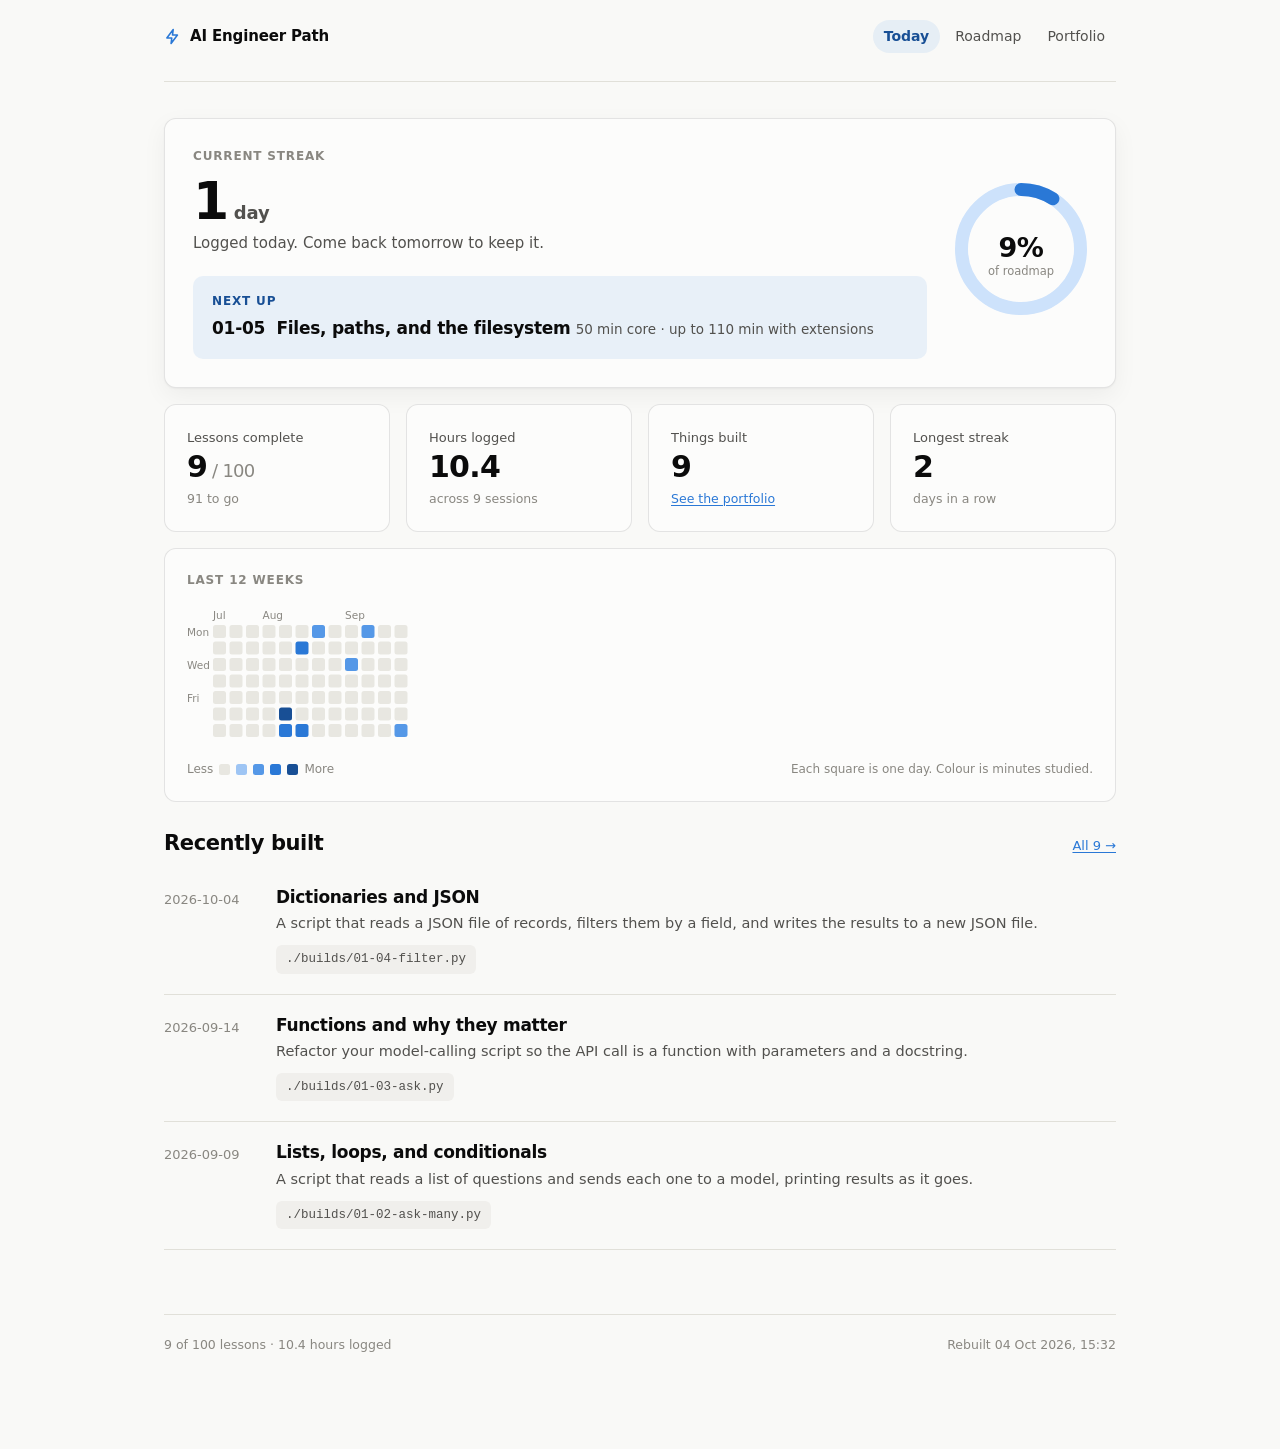
==== commit 2836db23: "Add refresher notes for 00-01 to 01-04 and lesson 01-05: files and paths Co-Authored-By: Claude Opus" ====
--- a/docs/index.html
+++ b/docs/index.html
@@ -30,27 +30,27 @@
 <section class="hero">
   <div>
     <p class="eyebrow">Current streak</p>
-    <p class="hero__figure">0<span class="unit">days</span></p>
-    <p class="hero__sub">Last session was 20 days ago. Streaks restart at 1 — start one today.</p>
+    <p class="hero__figure">1<span class="unit">day</span></p>
+    <p class="hero__sub">Logged today. Come back tomorrow to keep it.</p>
 
-    <a class="cta" href="lessons/01-04-dictionaries-and-json.html">
+    <a class="cta" href="lessons/01-05-files-paths-and-the-filesystem.html">
       <span class="cta__label">Next up</span>
-      <span class="cta__title">01-04 &nbsp;Dictionaries and JSON</span>
-      <span class="cta__meta">55 min core &middot; up to 130 min with extensions</span>
+      <span class="cta__title">01-05 &nbsp;Files, paths, and the filesystem</span>
+      <span class="cta__meta">50 min core &middot; up to 110 min with extensions</span>
     </a>
   </div>
 
   <div class="hero__ring"><svg width="132" height="132" viewBox="0 0 132 132" role="img"
-     aria-label="8 percent of the roadmap complete, 8 of 100 lessons">
+     aria-label="9 percent of the roadmap complete, 9 of 100 lessons">
   <circle cx="66.0" cy="66.0" r="59.5" fill="none"
           stroke="var(--accent-wash)" stroke-width="13"/>
   <circle cx="66.0" cy="66.0" r="59.5" fill="none"
           stroke="var(--accent)" stroke-width="13" stroke-linecap="round"
-          stroke-dasharray="29.91 343.94"
+          stroke-dasharray="33.65 340.20"
           transform="rotate(-90 66.0 66.0)"/>
   <text x="66.0" y="64.0" text-anchor="middle" dominant-baseline="central"
         font-family="system-ui, sans-serif" font-size="27" font-weight="620"
-        letter-spacing="-0.5" fill="var(--ink)">8%</text>
+        letter-spacing="-0.5" fill="var(--ink)">9%</text>
   <text x="66.0" y="88.0" text-anchor="middle" dominant-baseline="central"
         font-family="system-ui, sans-serif" font-size="11.5" fill="var(--muted)">of roadmap</text>
 </svg></div>
@@ -59,17 +59,17 @@
 <div class="grid">
   <div class="card stat">
     <span class="stat__label">Lessons complete</span>
-    <span class="stat__value">8<span style="font-size:18px;color:var(--muted);font-weight:500"> / 100</span></span>
-    <span class="stat__note">92 to go</span>
+    <span class="stat__value">9<span style="font-size:18px;color:var(--muted);font-weight:500"> / 100</span></span>
+    <span class="stat__note">91 to go</span>
   </div>
   <div class="card stat">
     <span class="stat__label">Hours logged</span>
-    <span class="stat__value">9.5</span>
-    <span class="stat__note">across 8 sessions</span>
+    <span class="stat__value">10.4</span>
+    <span class="stat__note">across 9 sessions</span>
   </div>
   <div class="card stat">
     <span class="stat__label">Things built</span>
-    <span class="stat__value">8</span>
+    <span class="stat__value">9</span>
     <span class="stat__note"><a href="portfolio.html">See the portfolio</a></span>
   </div>
   <div class="card stat">
@@ -81,7 +81,7 @@
 
 <section class="card" style="margin-bottom:16px">
   <p class="eyebrow" style="margin-bottom:14px">Last 12 weeks</p>
-  <svg class="heatmap" viewBox="0 0 224 132" width="224" height="132" role="img" aria-label="Study activity over the last 12 weeks"><text x="26.0" y="10" font-size="10.5" fill="var(--muted)" font-family="system-ui, sans-serif">Jul</text><text x="75.5" y="10" font-size="10.5" fill="var(--muted)" font-family="system-ui, sans-serif">Aug</text><text x="158.0" y="10" font-size="10.5" fill="var(--muted)" font-family="system-ui, sans-serif">Sep</text><text x="0" y="22.5" font-size="10.5" fill="var(--muted)" dominant-baseline="central" font-family="system-ui, sans-serif">Mon</text><text x="0" y="55.5" font-size="10.5" fill="var(--muted)" dominant-baseline="central" font-family="system-ui, sans-serif">Wed</text><text x="0" y="88.5" font-size="10.5" fill="var(--muted)" dominant-baseline="central" font-family="system-ui, sans-serif">Fri</text><rect x="26.0" y="16.0" width="13" height="13" rx="2.5" fill="var(--heat-0)"><title>Mon 13 Jul 2026: nothing logged</title></rect><rect x="26.0" y="32.5" width="13" height="13" rx="2.5" fill="var(--heat-0)"><title>Tue 14 Jul 2026: nothing logged</title></rect><rect x="26.0" y="49.0" width="13" height="13" rx="2.5" fill="var(--heat-0)"><title>Wed 15 Jul 2026: nothing logged</title></rect><rect x="26.0" y="65.5" width="13" height="13" rx="2.5" fill="var(--heat-0)"><title>Thu 16 Jul 2026: nothing logged</title></rect><rect x="26.0" y="82.0" width="13" height="13" rx="2.5" fill="var(--heat-0)"><title>Fri 17 Jul 2026: nothing logged</title></rect><rect x="26.0" y="98.5" width="13" height="13" rx="2.5" fill="var(--heat-0)"><title>Sat 18 Jul 2026: nothing logged</title></rect><rect x="26.0" y="115.0" width="13" height="13" rx="2.5" fill="var(--heat-0)"><title>Sun 19 Jul 2026: nothing logged</title></rect><rect x="42.5" y="16.0" width="13" height="13" rx="2.5" fill="var(--heat-0)"><title>Mon 20 Jul 2026: nothing logged</title></rect><rect x="42.5" y="32.5" width="13" height="13" rx="2.5" fill="var(--heat-0)"><title>Tue 21 Jul 2026: nothing logged</title></rect><rect x="42.5" y="49.0" width="13" height="13" rx="2.5" fill="var(--heat-0)"><title>Wed 22 Jul 2026: nothing logged</title></rect><rect x="42.5" y="65.5" width="13" height="13" rx="2.5" fill="var(--heat-0)"><title>Thu 23 Jul 2026: nothing logged</title></rect><rect x="42.5" y="82.0" width="13" height="13" rx="2.5" fill="var(--heat-0)"><title>Fri 24 Jul 2026: nothing logged</title></rect><rect x="42.5" y="98.5" width="13" height="13" rx="2.5" fill="var(--heat-0)"><title>Sat 25 Jul 2026: nothing logged</title></rect><rect x="42.5" y="115.0" width="13" height="13" rx="2.5" fill="var(--heat-0)"><title>Sun 26 Jul 2026: nothing logged</title></rect><rect x="59.0" y="16.0" width="13" height="13" rx="2.5" fill="var(--heat-0)"><title>Mon 27 Jul 2026: nothing logged</title></rect><rect x="59.0" y="32.5" width="13" height="13" rx="2.5" fill="var(--heat-0)"><title>Tue 28 Jul 2026: nothing logged</title></rect><rect x="59.0" y="49.0" width="13" height="13" rx="2.5" fill="var(--heat-0)"><title>Wed 29 Jul 2026: nothing logged</title></rect><rect x="59.0" y="65.5" width="13" height="13" rx="2.5" fill="var(--heat-0)"><title>Thu 30 Jul 2026: nothing logged</title></rect><rect x="59.0" y="82.0" width="13" height="13" rx="2.5" fill="var(--heat-0)"><title>Fri 31 Jul 2026: nothing logged</title></rect><rect x="59.0" y="98.5" width="13" height="13" rx="2.5" fill="var(--heat-0)"><title>Sat 01 Aug 2026: nothing logged</title></rect><rect x="59.0" y="115.0" width="13" height="13" rx="2.5" fill="var(--heat-0)"><title>Sun 02 Aug 2026: nothing logged</title></rect><rect x="75.5" y="16.0" width="13" height="13" rx="2.5" fill="var(--heat-0)"><title>Mon 03 Aug 2026: nothing logged</title></rect><rect x="75.5" y="32.5" width="13" height="13" rx="2.5" fill="var(--heat-0)"><title>Tue 04 Aug 2026: nothing logged</title></rect><rect x="75.5" y="49.0" width="13" height="13" rx="2.5" fill="var(--heat-0)"><title>Wed 05 Aug 2026: nothing logged</title></rect><rect x="75.5" y="65.5" width="13" height="13" rx="2.5" fill="var(--heat-0)"><title>Thu 06 Aug 2026: nothing logged</title></rect><rect x="75.5" y="82.0" width="13" height="13" rx="2.5" fill="var(--heat-0)"><title>Fri 07 Aug 2026: nothing logged</title></rect><rect x="75.5" y="98.5" width="13" height="13" rx="2.5" fill="var(--heat-0)"><title>Sat 08 Aug 2026: nothing logged</title></rect><rect x="75.5" y="115.0" width="13" height="13" rx="2.5" fill="var(--heat-0)"><title>Sun 09 Aug 2026: nothing logged</title></rect><rect x="92.0" y="16.0" width="13" height="13" rx="2.5" fill="var(--heat-0)"><title>Mon 10 Aug 2026: nothing logged</title></rect><rect x="92.0" y="32.5" width="13" height="13" rx="2.5" fill="var(--heat-0)"><title>Tue 11 Aug 2026: nothing logged</title></rect><rect x="92.0" y="49.0" width="13" height="13" rx="2.5" fill="var(--heat-0)"><title>Wed 12 Aug 2026: nothing logged</title></rect><rect x="92.0" y="65.5" width="13" height="13" rx="2.5" fill="var(--heat-0)"><title>Thu 13 Aug 2026: nothing logged</title></rect><rect x="92.0" y="82.0" width="13" height="13" rx="2.5" fill="var(--heat-0)"><title>Fri 14 Aug 2026: nothing logged</title></rect><rect x="92.0" y="98.5" width="13" height="13" rx="2.5" fill="var(--heat-4)"><title>Sat 15 Aug 2026: 185 min</title></rect><rect x="92.0" y="115.0" width="13" height="13" rx="2.5" fill="var(--heat-3)"><title>Sun 16 Aug 2026: 80 min</title></rect><rect x="108.5" y="16.0" width="13" height="13" rx="2.5" fill="var(--heat-0)"><title>Mon 17 Aug 2026: nothing logged</title></rect><rect x="108.5" y="32.5" width="13" height="13" rx="2.5" fill="var(--heat-3)"><title>Tue 18 Aug 2026: 60 min</title></rect><rect x="108.5" y="49.0" width="13" height="13" rx="2.5" fill="var(--heat-0)"><title>Wed 19 Aug 2026: nothing logged</title></rect><rect x="108.5" y="65.5" width="13" height="13" rx="2.5" fill="var(--heat-0)"><title>Thu 20 Aug 2026: nothing logged</title></rect><rect x="108.5" y="82.0" width="13" height="13" rx="2.5" fill="var(--heat-0)"><title>Fri 21 Aug 2026: nothing logged</title></rect><rect x="108.5" y="98.5" width="13" height="13" rx="2.5" fill="var(--heat-0)"><title>Sat 22 Aug 2026: nothing logged</title></rect><rect x="108.5" y="115.0" width="13" height="13" rx="2.5" fill="var(--heat-3)"><title>Sun 23 Aug 2026: 90 min</title></rect><rect x="125.0" y="16.0" width="13" height="13" rx="2.5" fill="var(--heat-2)"><title>Mon 24 Aug 2026: 50 min</title></rect><rect x="125.0" y="32.5" width="13" height="13" rx="2.5" fill="var(--heat-0)"><title>Tue 25 Aug 2026: nothing logged</title></rect><rect x="125.0" y="49.0" width="13" height="13" rx="2.5" fill="var(--heat-0)"><title>Wed 26 Aug 2026: nothing logged</title></rect><rect x="125.0" y="65.5" width="13" height="13" rx="2.5" fill="var(--heat-0)"><title>Thu 27 Aug 2026: nothing logged</title></rect><rect x="125.0" y="82.0" width="13" height="13" rx="2.5" fill="var(--heat-0)"><title>Fri 28 Aug 2026: nothing logged</title></rect><rect x="125.0" y="98.5" width="13" height="13" rx="2.5" fill="var(--heat-0)"><title>Sat 29 Aug 2026: nothing logged</title></rect><rect x="125.0" y="115.0" width="13" height="13" rx="2.5" fill="var(--heat-0)"><title>Sun 30 Aug 2026: nothing logged</title></rect><rect x="141.5" y="16.0" width="13" height="13" rx="2.5" fill="var(--heat-0)"><title>Mon 31 Aug 2026: nothing logged</title></rect><rect x="141.5" y="32.5" width="13" height="13" rx="2.5" fill="var(--heat-0)"><title>Tue 01 Sep 2026: nothing logged</title></rect><rect x="141.5" y="49.0" width="13" height="13" rx="2.5" fill="var(--heat-0)"><title>Wed 02 Sep 2026: nothing logged</title></rect><rect x="141.5" y="65.5" width="13" height="13" rx="2.5" fill="var(--heat-0)"><title>Thu 03 Sep 2026: nothing logged</title></rect><rect x="141.5" y="82.0" width="13" height="13" rx="2.5" fill="var(--heat-0)"><title>Fri 04 Sep 2026: nothing logged</title></rect><rect x="141.5" y="98.5" width="13" height="13" rx="2.5" fill="var(--heat-0)"><title>Sat 05 Sep 2026: nothing logged</title></rect><rect x="141.5" y="115.0" width="13" height="13" rx="2.5" fill="var(--heat-0)"><title>Sun 06 Sep 2026: nothing logged</title></rect><rect x="158.0" y="16.0" width="13" height="13" rx="2.5" fill="var(--heat-0)"><title>Mon 07 Sep 2026: nothing logged</title></rect><rect x="158.0" y="32.5" width="13" height="13" rx="2.5" fill="var(--heat-0)"><title>Tue 08 Sep 2026: nothing logged</title></rect><rect x="158.0" y="49.0" width="13" height="13" rx="2.5" fill="var(--heat-2)"><title>Wed 09 Sep 2026: 55 min</title></rect><rect x="158.0" y="65.5" width="13" height="13" rx="2.5" fill="var(--heat-0)"><title>Thu 10 Sep 2026: nothing logged</title></rect><rect x="158.0" y="82.0" width="13" height="13" rx="2.5" fill="var(--heat-0)"><title>Fri 11 Sep 2026: nothing logged</title></rect><rect x="158.0" y="98.5" width="13" height="13" rx="2.5" fill="var(--heat-0)"><title>Sat 12 Sep 2026: nothing logged</title></rect><rect x="158.0" y="115.0" width="13" height="13" rx="2.5" fill="var(--heat-0)"><title>Sun 13 Sep 2026: nothing logged</title></rect><rect x="174.5" y="16.0" width="13" height="13" rx="2.5" fill="var(--heat-2)"><title>Mon 14 Sep 2026: 50 min</title></rect><rect x="174.5" y="32.5" width="13" height="13" rx="2.5" fill="var(--heat-0)"><title>Tue 15 Sep 2026: nothing logged</title></rect><rect x="174.5" y="49.0" width="13" height="13" rx="2.5" fill="var(--heat-0)"><title>Wed 16 Sep 2026: nothing logged</title></rect><rect x="174.5" y="65.5" width="13" height="13" rx="2.5" fill="var(--heat-0)"><title>Thu 17 Sep 2026: nothing logged</title></rect><rect x="174.5" y="82.0" width="13" height="13" rx="2.5" fill="var(--heat-0)"><title>Fri 18 Sep 2026: nothing logged</title></rect><rect x="174.5" y="98.5" width="13" height="13" rx="2.5" fill="var(--heat-0)"><title>Sat 19 Sep 2026: nothing logged</title></rect><rect x="174.5" y="115.0" width="13" height="13" rx="2.5" fill="var(--heat-0)"><title>Sun 20 Sep 2026: nothing logged</title></rect><rect x="191.0" y="16.0" width="13" height="13" rx="2.5" fill="var(--heat-0)"><title>Mon 21 Sep 2026: nothing logged</title></rect><rect x="191.0" y="32.5" width="13" height="13" rx="2.5" fill="var(--heat-0)"><title>Tue 22 Sep 2026: nothing logged</title></rect><rect x="191.0" y="49.0" width="13" height="13" rx="2.5" fill="var(--heat-0)"><title>Wed 23 Sep 2026: nothing logged</title></rect><rect x="191.0" y="65.5" width="13" height="13" rx="2.5" fill="var(--heat-0)"><title>Thu 24 Sep 2026: nothing logged</title></rect><rect x="191.0" y="82.0" width="13" height="13" rx="2.5" fill="var(--heat-0)"><title>Fri 25 Sep 2026: nothing logged</title></rect><rect x="191.0" y="98.5" width="13" height="13" rx="2.5" fill="var(--heat-0)"><title>Sat 26 Sep 2026: nothing logged</title></rect><rect x="191.0" y="115.0" width="13" height="13" rx="2.5" fill="var(--heat-0)"><title>Sun 27 Sep 2026: nothing logged</title></rect><rect x="207.5" y="16.0" width="13" height="13" rx="2.5" fill="var(--heat-0)"><title>Mon 28 Sep 2026: nothing logged</title></rect><rect x="207.5" y="32.5" width="13" height="13" rx="2.5" fill="var(--heat-0)"><title>Tue 29 Sep 2026: nothing logged</title></rect><rect x="207.5" y="49.0" width="13" height="13" rx="2.5" fill="var(--heat-0)"><title>Wed 30 Sep 2026: nothing logged</title></rect><rect x="207.5" y="65.5" width="13" height="13" rx="2.5" fill="var(--heat-0)"><title>Thu 01 Oct 2026: nothing logged</title></rect><rect x="207.5" y="82.0" width="13" height="13" rx="2.5" fill="var(--heat-0)"><title>Fri 02 Oct 2026: nothing logged</title></rect><rect x="207.5" y="98.5" width="13" height="13" rx="2.5" fill="var(--heat-0)"><title>Sat 03 Oct 2026: nothing logged</title></rect><rect x="207.5" y="115.0" width="13" height="13" rx="2.5" fill="var(--heat-0)"><title>Sun 04 Oct 2026: nothing logged</title></rect></svg>
+  <svg class="heatmap" viewBox="0 0 224 132" width="224" height="132" role="img" aria-label="Study activity over the last 12 weeks"><text x="26.0" y="10" font-size="10.5" fill="var(--muted)" font-family="system-ui, sans-serif">Jul</text><text x="75.5" y="10" font-size="10.5" fill="var(--muted)" font-family="system-ui, sans-serif">Aug</text><text x="158.0" y="10" font-size="10.5" fill="var(--muted)" font-family="system-ui, sans-serif">Sep</text><text x="0" y="22.5" font-size="10.5" fill="var(--muted)" dominant-baseline="central" font-family="system-ui, sans-serif">Mon</text><text x="0" y="55.5" font-size="10.5" fill="var(--muted)" dominant-baseline="central" font-family="system-ui, sans-serif">Wed</text><text x="0" y="88.5" font-size="10.5" fill="var(--muted)" dominant-baseline="central" font-family="system-ui, sans-serif">Fri</text><rect x="26.0" y="16.0" width="13" height="13" rx="2.5" fill="var(--heat-0)"><title>Mon 13 Jul 2026: nothing logged</title></rect><rect x="26.0" y="32.5" width="13" height="13" rx="2.5" fill="var(--heat-0)"><title>Tue 14 Jul 2026: nothing logged</title></rect><rect x="26.0" y="49.0" width="13" height="13" rx="2.5" fill="var(--heat-0)"><title>Wed 15 Jul 2026: nothing logged</title></rect><rect x="26.0" y="65.5" width="13" height="13" rx="2.5" fill="var(--heat-0)"><title>Thu 16 Jul 2026: nothing logged</title></rect><rect x="26.0" y="82.0" width="13" height="13" rx="2.5" fill="var(--heat-0)"><title>Fri 17 Jul 2026: nothing logged</title></rect><rect x="26.0" y="98.5" width="13" height="13" rx="2.5" fill="var(--heat-0)"><title>Sat 18 Jul 2026: nothing logged</title></rect><rect x="26.0" y="115.0" width="13" height="13" rx="2.5" fill="var(--heat-0)"><title>Sun 19 Jul 2026: nothing logged</title></rect><rect x="42.5" y="16.0" width="13" height="13" rx="2.5" fill="var(--heat-0)"><title>Mon 20 Jul 2026: nothing logged</title></rect><rect x="42.5" y="32.5" width="13" height="13" rx="2.5" fill="var(--heat-0)"><title>Tue 21 Jul 2026: nothing logged</title></rect><rect x="42.5" y="49.0" width="13" height="13" rx="2.5" fill="var(--heat-0)"><title>Wed 22 Jul 2026: nothing logged</title></rect><rect x="42.5" y="65.5" width="13" height="13" rx="2.5" fill="var(--heat-0)"><title>Thu 23 Jul 2026: nothing logged</title></rect><rect x="42.5" y="82.0" width="13" height="13" rx="2.5" fill="var(--heat-0)"><title>Fri 24 Jul 2026: nothing logged</title></rect><rect x="42.5" y="98.5" width="13" height="13" rx="2.5" fill="var(--heat-0)"><title>Sat 25 Jul 2026: nothing logged</title></rect><rect x="42.5" y="115.0" width="13" height="13" rx="2.5" fill="var(--heat-0)"><title>Sun 26 Jul 2026: nothing logged</title></rect><rect x="59.0" y="16.0" width="13" height="13" rx="2.5" fill="var(--heat-0)"><title>Mon 27 Jul 2026: nothing logged</title></rect><rect x="59.0" y="32.5" width="13" height="13" rx="2.5" fill="var(--heat-0)"><title>Tue 28 Jul 2026: nothing logged</title></rect><rect x="59.0" y="49.0" width="13" height="13" rx="2.5" fill="var(--heat-0)"><title>Wed 29 Jul 2026: nothing logged</title></rect><rect x="59.0" y="65.5" width="13" height="13" rx="2.5" fill="var(--heat-0)"><title>Thu 30 Jul 2026: nothing logged</title></rect><rect x="59.0" y="82.0" width="13" height="13" rx="2.5" fill="var(--heat-0)"><title>Fri 31 Jul 2026: nothing logged</title></rect><rect x="59.0" y="98.5" width="13" height="13" rx="2.5" fill="var(--heat-0)"><title>Sat 01 Aug 2026: nothing logged</title></rect><rect x="59.0" y="115.0" width="13" height="13" rx="2.5" fill="var(--heat-0)"><title>Sun 02 Aug 2026: nothing logged</title></rect><rect x="75.5" y="16.0" width="13" height="13" rx="2.5" fill="var(--heat-0)"><title>Mon 03 Aug 2026: nothing logged</title></rect><rect x="75.5" y="32.5" width="13" height="13" rx="2.5" fill="var(--heat-0)"><title>Tue 04 Aug 2026: nothing logged</title></rect><rect x="75.5" y="49.0" width="13" height="13" rx="2.5" fill="var(--heat-0)"><title>Wed 05 Aug 2026: nothing logged</title></rect><rect x="75.5" y="65.5" width="13" height="13" rx="2.5" fill="var(--heat-0)"><title>Thu 06 Aug 2026: nothing logged</title></rect><rect x="75.5" y="82.0" width="13" height="13" rx="2.5" fill="var(--heat-0)"><title>Fri 07 Aug 2026: nothing logged</title></rect><rect x="75.5" y="98.5" width="13" height="13" rx="2.5" fill="var(--heat-0)"><title>Sat 08 Aug 2026: nothing logged</title></rect><rect x="75.5" y="115.0" width="13" height="13" rx="2.5" fill="var(--heat-0)"><title>Sun 09 Aug 2026: nothing logged</title></rect><rect x="92.0" y="16.0" width="13" height="13" rx="2.5" fill="var(--heat-0)"><title>Mon 10 Aug 2026: nothing logged</title></rect><rect x="92.0" y="32.5" width="13" height="13" rx="2.5" fill="var(--heat-0)"><title>Tue 11 Aug 2026: nothing logged</title></rect><rect x="92.0" y="49.0" width="13" height="13" rx="2.5" fill="var(--heat-0)"><title>Wed 12 Aug 2026: nothing logged</title></rect><rect x="92.0" y="65.5" width="13" height="13" rx="2.5" fill="var(--heat-0)"><title>Thu 13 Aug 2026: nothing logged</title></rect><rect x="92.0" y="82.0" width="13" height="13" rx="2.5" fill="var(--heat-0)"><title>Fri 14 Aug 2026: nothing logged</title></rect><rect x="92.0" y="98.5" width="13" height="13" rx="2.5" fill="var(--heat-4)"><title>Sat 15 Aug 2026: 185 min</title></rect><rect x="92.0" y="115.0" width="13" height="13" rx="2.5" fill="var(--heat-3)"><title>Sun 16 Aug 2026: 80 min</title></rect><rect x="108.5" y="16.0" width="13" height="13" rx="2.5" fill="var(--heat-0)"><title>Mon 17 Aug 2026: nothing logged</title></rect><rect x="108.5" y="32.5" width="13" height="13" rx="2.5" fill="var(--heat-3)"><title>Tue 18 Aug 2026: 60 min</title></rect><rect x="108.5" y="49.0" width="13" height="13" rx="2.5" fill="var(--heat-0)"><title>Wed 19 Aug 2026: nothing logged</title></rect><rect x="108.5" y="65.5" width="13" height="13" rx="2.5" fill="var(--heat-0)"><title>Thu 20 Aug 2026: nothing logged</title></rect><rect x="108.5" y="82.0" width="13" height="13" rx="2.5" fill="var(--heat-0)"><title>Fri 21 Aug 2026: nothing logged</title></rect><rect x="108.5" y="98.5" width="13" height="13" rx="2.5" fill="var(--heat-0)"><title>Sat 22 Aug 2026: nothing logged</title></rect><rect x="108.5" y="115.0" width="13" height="13" rx="2.5" fill="var(--heat-3)"><title>Sun 23 Aug 2026: 90 min</title></rect><rect x="125.0" y="16.0" width="13" height="13" rx="2.5" fill="var(--heat-2)"><title>Mon 24 Aug 2026: 50 min</title></rect><rect x="125.0" y="32.5" width="13" height="13" rx="2.5" fill="var(--heat-0)"><title>Tue 25 Aug 2026: nothing logged</title></rect><rect x="125.0" y="49.0" width="13" height="13" rx="2.5" fill="var(--heat-0)"><title>Wed 26 Aug 2026: nothing logged</title></rect><rect x="125.0" y="65.5" width="13" height="13" rx="2.5" fill="var(--heat-0)"><title>Thu 27 Aug 2026: nothing logged</title></rect><rect x="125.0" y="82.0" width="13" height="13" rx="2.5" fill="var(--heat-0)"><title>Fri 28 Aug 2026: nothing logged</title></rect><rect x="125.0" y="98.5" width="13" height="13" rx="2.5" fill="var(--heat-0)"><title>Sat 29 Aug 2026: nothing logged</title></rect><rect x="125.0" y="115.0" width="13" height="13" rx="2.5" fill="var(--heat-0)"><title>Sun 30 Aug 2026: nothing logged</title></rect><rect x="141.5" y="16.0" width="13" height="13" rx="2.5" fill="var(--heat-0)"><title>Mon 31 Aug 2026: nothing logged</title></rect><rect x="141.5" y="32.5" width="13" height="13" rx="2.5" fill="var(--heat-0)"><title>Tue 01 Sep 2026: nothing logged</title></rect><rect x="141.5" y="49.0" width="13" height="13" rx="2.5" fill="var(--heat-0)"><title>Wed 02 Sep 2026: nothing logged</title></rect><rect x="141.5" y="65.5" width="13" height="13" rx="2.5" fill="var(--heat-0)"><title>Thu 03 Sep 2026: nothing logged</title></rect><rect x="141.5" y="82.0" width="13" height="13" rx="2.5" fill="var(--heat-0)"><title>Fri 04 Sep 2026: nothing logged</title></rect><rect x="141.5" y="98.5" width="13" height="13" rx="2.5" fill="var(--heat-0)"><title>Sat 05 Sep 2026: nothing logged</title></rect><rect x="141.5" y="115.0" width="13" height="13" rx="2.5" fill="var(--heat-0)"><title>Sun 06 Sep 2026: nothing logged</title></rect><rect x="158.0" y="16.0" width="13" height="13" rx="2.5" fill="var(--heat-0)"><title>Mon 07 Sep 2026: nothing logged</title></rect><rect x="158.0" y="32.5" width="13" height="13" rx="2.5" fill="var(--heat-0)"><title>Tue 08 Sep 2026: nothing logged</title></rect><rect x="158.0" y="49.0" width="13" height="13" rx="2.5" fill="var(--heat-2)"><title>Wed 09 Sep 2026: 55 min</title></rect><rect x="158.0" y="65.5" width="13" height="13" rx="2.5" fill="var(--heat-0)"><title>Thu 10 Sep 2026: nothing logged</title></rect><rect x="158.0" y="82.0" width="13" height="13" rx="2.5" fill="var(--heat-0)"><title>Fri 11 Sep 2026: nothing logged</title></rect><rect x="158.0" y="98.5" width="13" height="13" rx="2.5" fill="var(--heat-0)"><title>Sat 12 Sep 2026: nothing logged</title></rect><rect x="158.0" y="115.0" width="13" height="13" rx="2.5" fill="var(--heat-0)"><title>Sun 13 Sep 2026: nothing logged</title></rect><rect x="174.5" y="16.0" width="13" height="13" rx="2.5" fill="var(--heat-2)"><title>Mon 14 Sep 2026: 50 min</title></rect><rect x="174.5" y="32.5" width="13" height="13" rx="2.5" fill="var(--heat-0)"><title>Tue 15 Sep 2026: nothing logged</title></rect><rect x="174.5" y="49.0" width="13" height="13" rx="2.5" fill="var(--heat-0)"><title>Wed 16 Sep 2026: nothing logged</title></rect><rect x="174.5" y="65.5" width="13" height="13" rx="2.5" fill="var(--heat-0)"><title>Thu 17 Sep 2026: nothing logged</title></rect><rect x="174.5" y="82.0" width="13" height="13" rx="2.5" fill="var(--heat-0)"><title>Fri 18 Sep 2026: nothing logged</title></rect><rect x="174.5" y="98.5" width="13" height="13" rx="2.5" fill="var(--heat-0)"><title>Sat 19 Sep 2026: nothing logged</title></rect><rect x="174.5" y="115.0" width="13" height="13" rx="2.5" fill="var(--heat-0)"><title>Sun 20 Sep 2026: nothing logged</title></rect><rect x="191.0" y="16.0" width="13" height="13" rx="2.5" fill="var(--heat-0)"><title>Mon 21 Sep 2026: nothing logged</title></rect><rect x="191.0" y="32.5" width="13" height="13" rx="2.5" fill="var(--heat-0)"><title>Tue 22 Sep 2026: nothing logged</title></rect><rect x="191.0" y="49.0" width="13" height="13" rx="2.5" fill="var(--heat-0)"><title>Wed 23 Sep 2026: nothing logged</title></rect><rect x="191.0" y="65.5" width="13" height="13" rx="2.5" fill="var(--heat-0)"><title>Thu 24 Sep 2026: nothing logged</title></rect><rect x="191.0" y="82.0" width="13" height="13" rx="2.5" fill="var(--heat-0)"><title>Fri 25 Sep 2026: nothing logged</title></rect><rect x="191.0" y="98.5" width="13" height="13" rx="2.5" fill="var(--heat-0)"><title>Sat 26 Sep 2026: nothing logged</title></rect><rect x="191.0" y="115.0" width="13" height="13" rx="2.5" fill="var(--heat-0)"><title>Sun 27 Sep 2026: nothing logged</title></rect><rect x="207.5" y="16.0" width="13" height="13" rx="2.5" fill="var(--heat-0)"><title>Mon 28 Sep 2026: nothing logged</title></rect><rect x="207.5" y="32.5" width="13" height="13" rx="2.5" fill="var(--heat-0)"><title>Tue 29 Sep 2026: nothing logged</title></rect><rect x="207.5" y="49.0" width="13" height="13" rx="2.5" fill="var(--heat-0)"><title>Wed 30 Sep 2026: nothing logged</title></rect><rect x="207.5" y="65.5" width="13" height="13" rx="2.5" fill="var(--heat-0)"><title>Thu 01 Oct 2026: nothing logged</title></rect><rect x="207.5" y="82.0" width="13" height="13" rx="2.5" fill="var(--heat-0)"><title>Fri 02 Oct 2026: nothing logged</title></rect><rect x="207.5" y="98.5" width="13" height="13" rx="2.5" fill="var(--heat-0)"><title>Sat 03 Oct 2026: nothing logged</title></rect><rect x="207.5" y="115.0" width="13" height="13" rx="2.5" fill="var(--heat-2)"><title>Sun 04 Oct 2026: 55 min</title></rect></svg>
   <div class="heat-legend">
     <span>Less</span>
     <span class="swatch" style="background:var(--heat-0)"></span>
@@ -97,7 +97,13 @@
 <section>
   <div class="module__head" style="padding-top:12px">
     <h2>Recently built</h2>
-    <span class="module__count"><a href="portfolio.html">All 8 &rarr;</a></span>
+    <span class="module__count"><a href="portfolio.html">All 9 &rarr;</a></span>
+  </div>
+  <div class="entry">
+    <div class="entry__date">2026-10-04</div>
+    <div>
+      <h3><a href="lessons/01-04-dictionaries-and-json.html">Dictionaries and JSON</a></h3>
+<p class="entry__build">A script that reads a JSON file of records, filters them by a field, and writes the results to a new JSON file.</p><a class="entry__art" href="../builds/01-04-filter.py">./builds/01-04-filter.py</a>    </div>
   </div>
   <div class="entry">
     <div class="entry__date">2026-09-14</div>
@@ -111,19 +117,13 @@
       <h3><a href="lessons/01-02-lists-loops-and-conditionals.html">Lists, loops, and conditionals</a></h3>
 <p class="entry__build">A script that reads a list of questions and sends each one to a model, printing results as it goes.</p><a class="entry__art" href="../builds/01-02-ask-many.py">./builds/01-02-ask-many.py</a>    </div>
   </div>
-  <div class="entry">
-    <div class="entry__date">2026-08-24</div>
-    <div>
-      <h3><a href="lessons/01-01-variables-types-and-strings.html">Variables, types, and strings</a></h3>
-<p class="entry__build">A script that cleans a messy string: strips whitespace, fixes capitalisation, counts words.</p><a class="entry__art" href="../builds/01-01-clean.py">./builds/01-01-clean.py</a>    </div>
-  </div>
 </section>
 
   </main>
 
   <footer class="sitefoot">
-    <span>8 of 100 lessons &middot; 9.5 hours logged</span>
-    <span>Rebuilt 04 Oct 2026, 13:58</span>
+    <span>9 of 100 lessons &middot; 10.4 hours logged</span>
+    <span>Rebuilt 04 Oct 2026, 15:32</span>
   </footer>
 
 </div>
